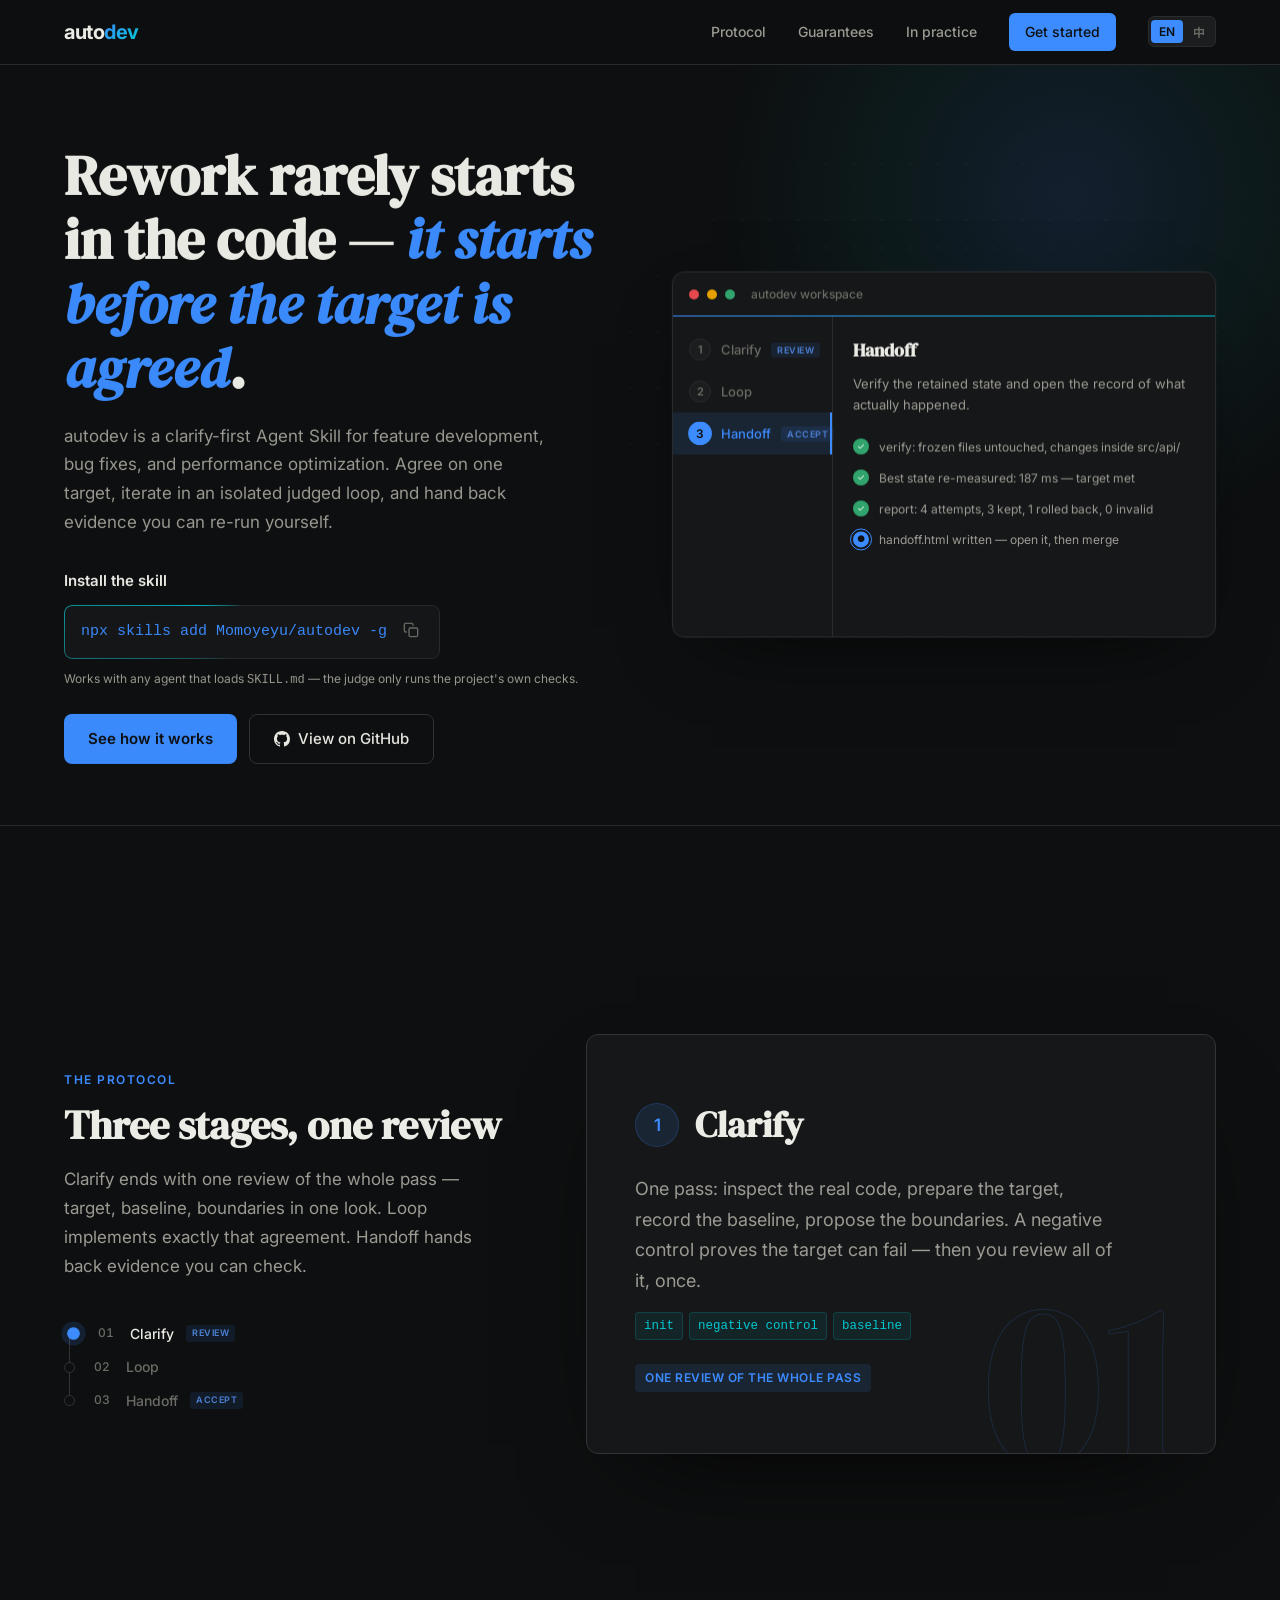
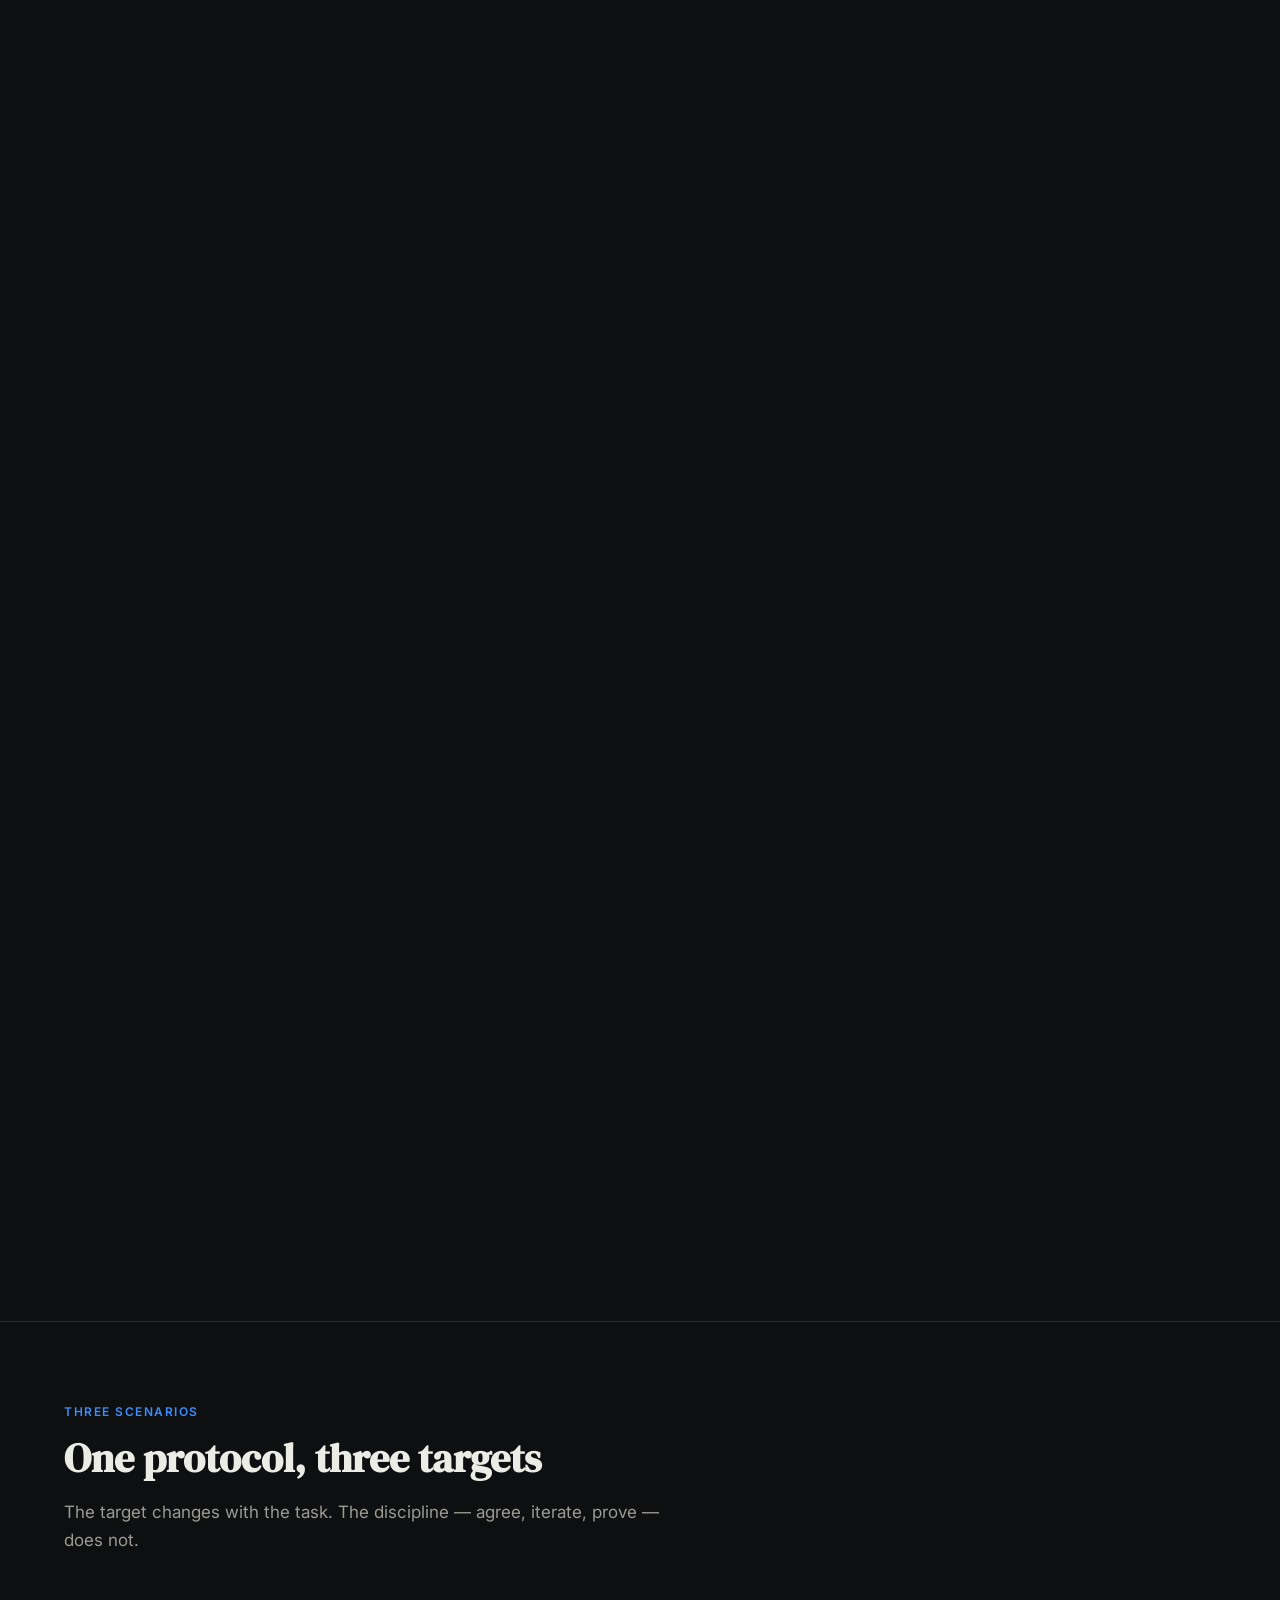
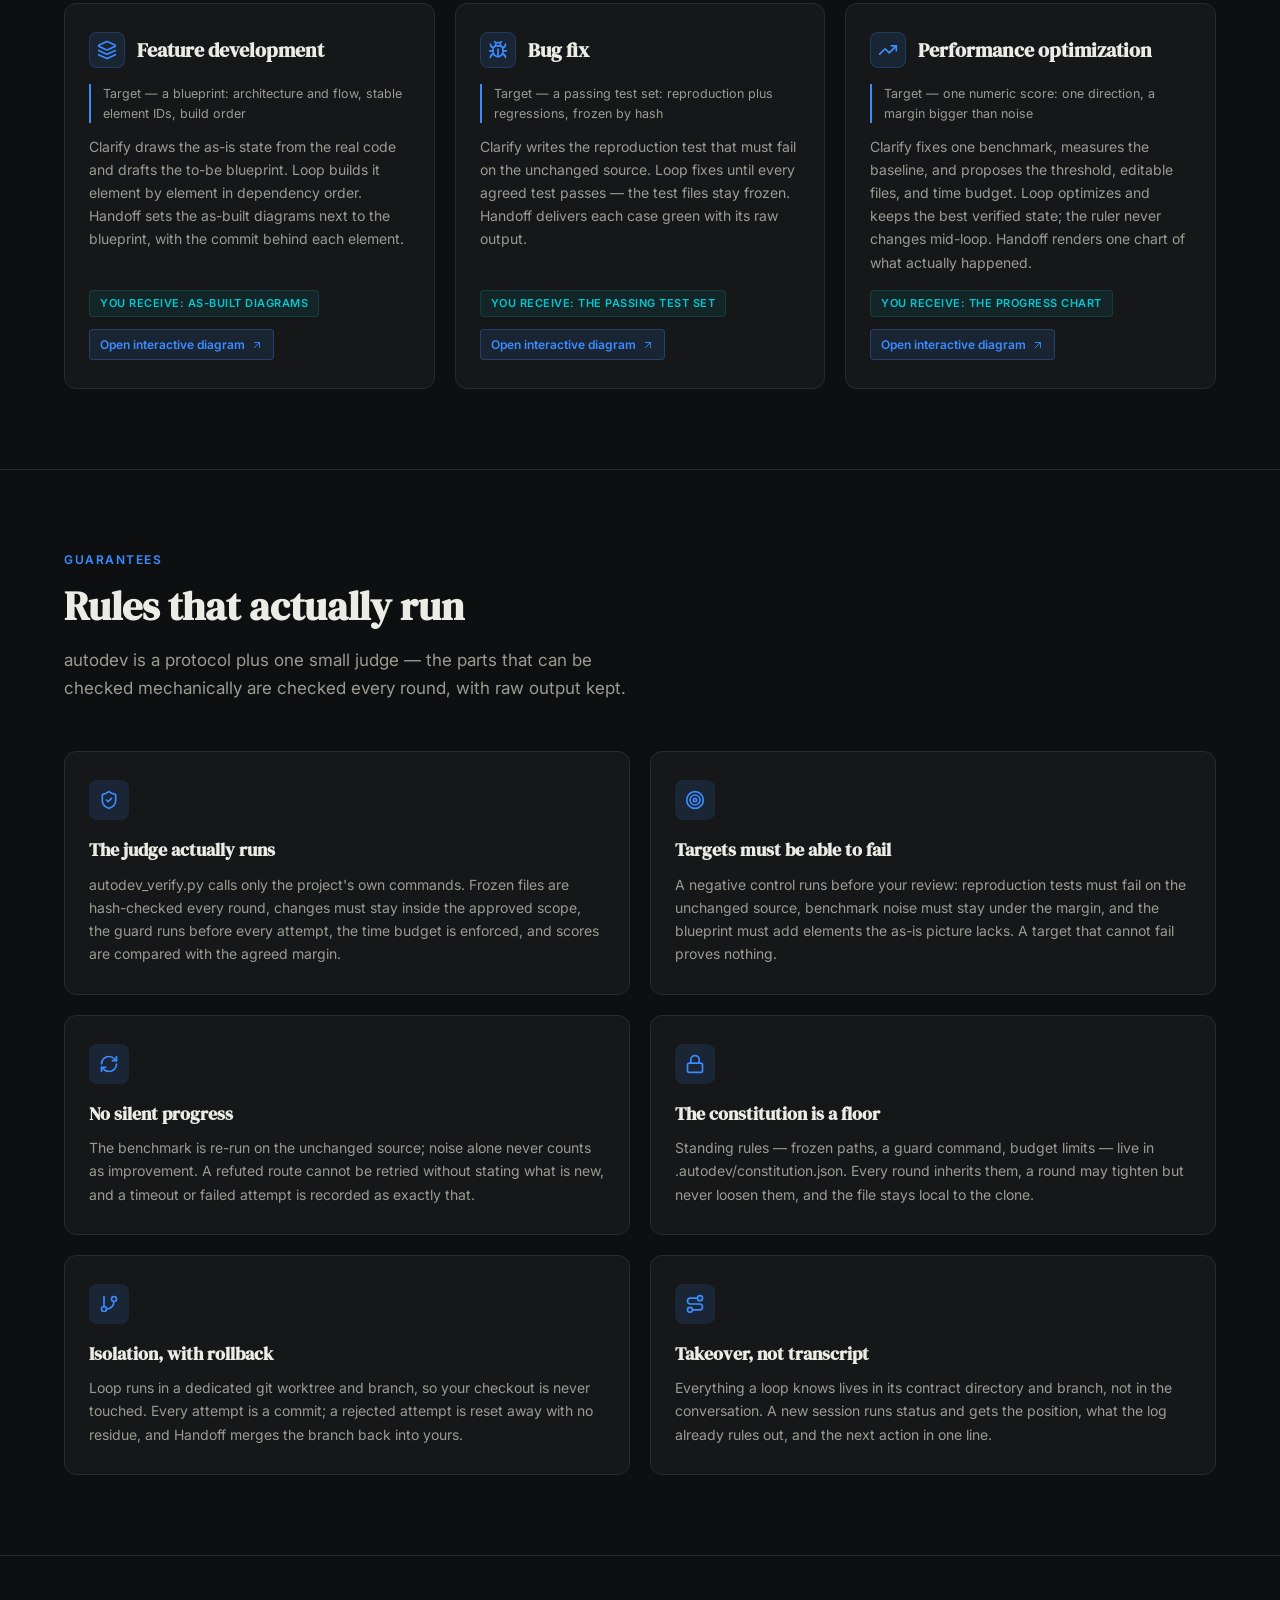
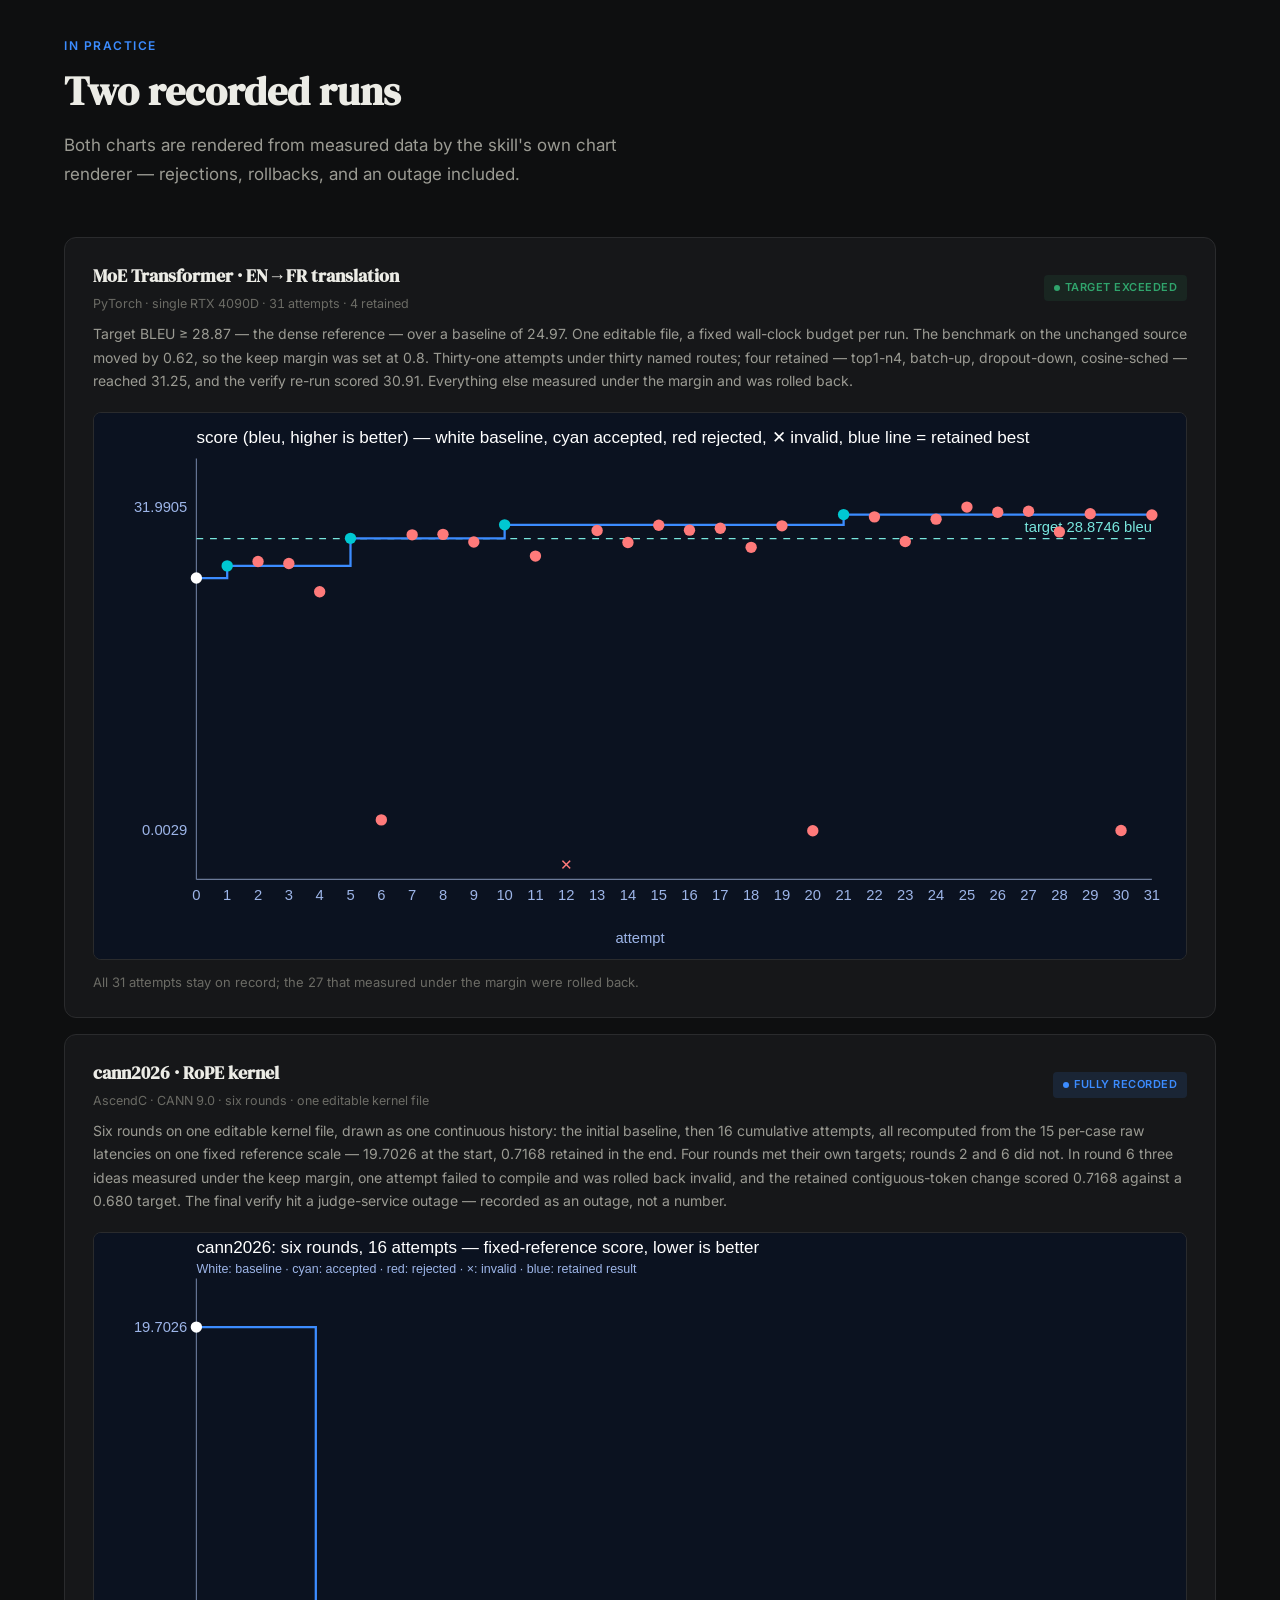
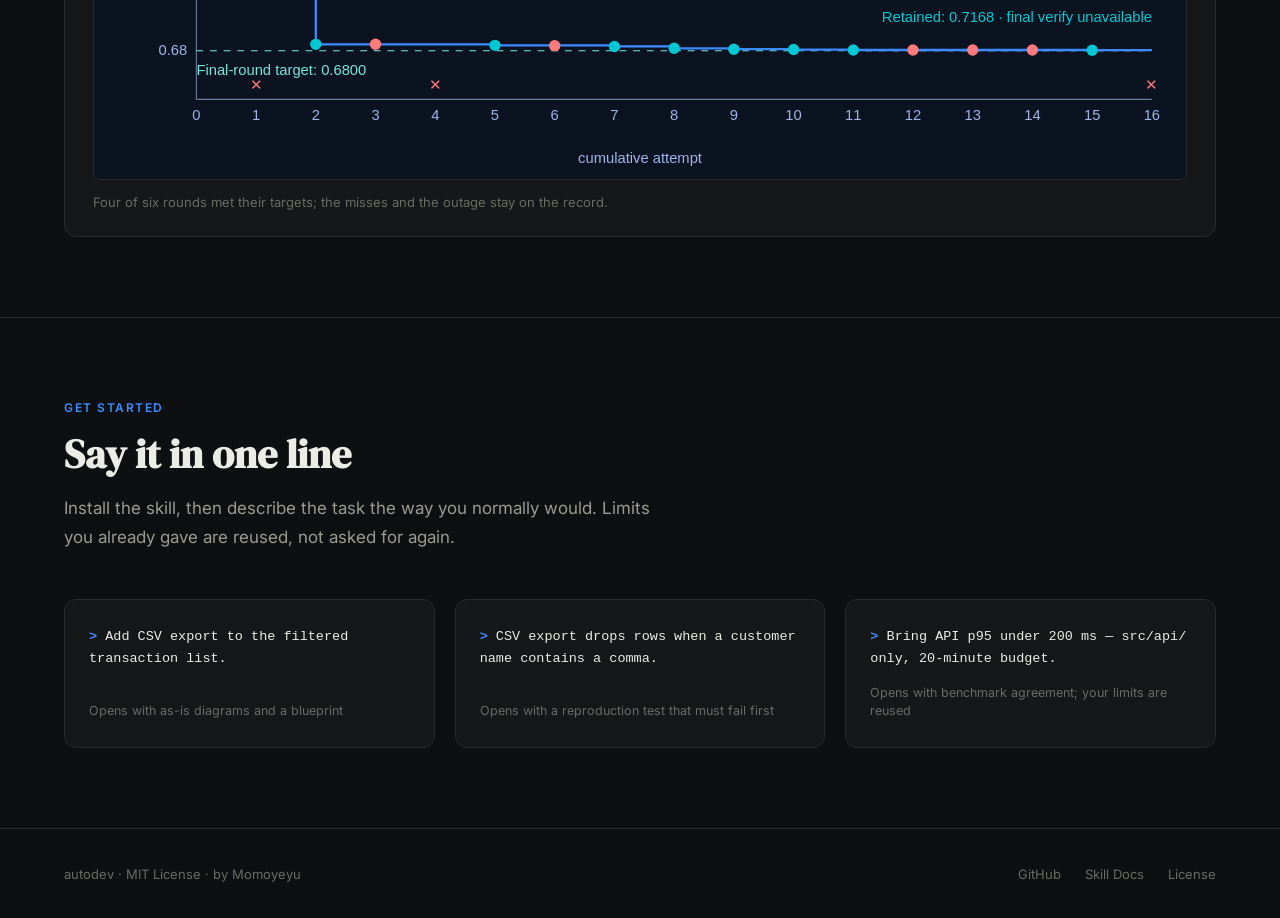
==== web/index.html @ 3c8f4ec9 "feat: add project introduction site with interactive diagrams on GitHub Pages" ====
<!doctype html>
<html lang="en">
<head>
  <meta charset="utf-8">
  <meta name="viewport" content="width=device-width, initial-scale=1">
  <title>autodev — Open the black box of vibe coding</title>
  <meta name="description" content="A clarify-first Agent Skill for feature development, bug fixes, and performance optimization. Agree on one target, iterate in an isolated judged loop, and hand back evidence you can re-run yourself.">
  <meta name="color-scheme" content="dark">
  <meta property="og:title" content="autodev — Open the black box of vibe coding">
  <meta property="og:description" content="A clarify-first Agent Skill: agree on one target, iterate in an isolated judged loop, hand back evidence you can re-run.">
  <meta property="og:type" content="website">
  <link rel="icon" type="image/svg+xml" href="./favicon.svg">
  <link rel="preconnect" href="https://fonts.googleapis.com">
  <link rel="preconnect" href="https://fonts.gstatic.com" crossorigin>
  <link href="https://fonts.googleapis.com/css2?family=DM+Serif+Display:ital@0;1&family=Inter:wght@400;500;600&family=Noto+Sans+SC:wght@400;500;600&display=swap" rel="stylesheet">
  <script>document.documentElement.classList.add('js');</script>
  <style>
    *, *::before, *::after { box-sizing: border-box; margin: 0; padding: 0; }

    :root {
      --bg: #0e0f10;
      --bg-raised: #161719;
      --bg-surface: #1c1d1f;
      --bg-hover: #222325;
      --text: #ecece6;
      --text-secondary: #9b9b93;
      --text-tertiary: #6b6b65;
      --accent: #3C8CFF;
      --accent-dim: #4D82D6;
      --accent-glow: rgba(60, 140, 255, 0.12);
      --brand-blue: #3C8CFF;
      --brand-cyan: #00C8D2;
      --border: #2a2b2d;
      --border-light: #333436;
      --serif: 'DM Serif Display', Georgia, 'Times New Roman', serif;
      --sans: 'Inter', 'Noto Sans SC', system-ui, -apple-system, sans-serif;
      --radius: 8px;
      --radius-lg: 12px;
      --ease-out: cubic-bezier(0.16, 1, 0.3, 1);
      --ease-expo: cubic-bezier(0.19, 1, 0.22, 1);
      --nav-h: 65px;
    }

    html { scroll-behavior: smooth; }

    section { scroll-margin-top: var(--nav-h); }

    body {
      font-family: var(--sans);
      font-size: 16px;
      line-height: 1.6;
      color: var(--text);
      background: var(--bg);
      -webkit-font-smoothing: antialiased;
      -moz-osx-font-smoothing: grayscale;
    }

    a { color: var(--accent); text-decoration: none; transition: color 0.15s; }
    a:hover { color: var(--brand-cyan); }

    :focus-visible {
      outline: 2px solid var(--accent);
      outline-offset: 3px;
    }

    .container {
      max-width: 1200px;
      margin: 0 auto;
      padding: 0 24px;
    }

    /* ── Navigation ── */
    nav {
      position: sticky;
      top: 0;
      z-index: 100;
      background: rgba(14, 15, 16, 0.85);
      backdrop-filter: blur(12px);
      -webkit-backdrop-filter: blur(12px);
      border-bottom: 1px solid var(--border);
    }

    .nav-inner {
      display: flex;
      align-items: center;
      justify-content: space-between;
      height: 64px;
    }

    .nav-brand {
      font-family: var(--sans);
      font-weight: 700;
      font-size: 20px;
      color: var(--text);
      letter-spacing: -0.5px;
    }

    .nav-brand span {
      background: linear-gradient(135deg, var(--brand-blue), var(--brand-cyan));
      -webkit-background-clip: text;
      -webkit-text-fill-color: transparent;
      background-clip: text;
    }

    .nav-links {
      display: flex;
      align-items: center;
      gap: 32px;
      list-style: none;
    }

    .nav-links a {
      color: var(--text-secondary);
      font-size: 14px;
      font-weight: 500;
      transition: color 0.15s;
    }

    .nav-links a:hover { color: var(--text); }

    .nav-links a:not(.nav-cta) { position: relative; }

    .nav-links a:not(.nav-cta)::after {
      content: '';
      position: absolute;
      left: 0;
      right: 0;
      bottom: -6px;
      height: 1px;
      background: var(--accent);
      transform: scaleX(0);
      transform-origin: right;
      transition: transform 0.5s var(--ease-out);
    }

    .nav-links a.active { color: var(--text); }
    .nav-links a.active::after { transform: scaleX(1); transform-origin: left; }

    .scroll-progress {
      position: absolute;
      left: 0;
      bottom: -1px;
      width: 100%;
      height: 2px;
      background: linear-gradient(90deg, var(--brand-blue), var(--brand-cyan));
      transform: scaleX(0);
      transform-origin: left;
      pointer-events: none;
    }

    .nav-cta {
      display: inline-flex;
      align-items: center;
      gap: 6px;
      padding: 8px 16px;
      background: var(--accent);
      color: var(--bg) !important;
      font-size: 13px;
      font-weight: 600;
      border-radius: 6px;
      transition: background 0.15s;
    }

    .nav-cta:hover { background: var(--brand-cyan); color: var(--bg) !important; }

    .lang-toggle {
      display: inline-flex;
      align-items: center;
      gap: 2px;
      background: var(--bg-surface);
      border: 1px solid var(--border);
      border-radius: 6px;
      padding: 2px;
      cursor: pointer;
      font-size: 12px;
      font-weight: 600;
    }

    .lang-toggle button {
      background: none;
      border: none;
      color: var(--text-tertiary);
      padding: 4px 8px;
      border-radius: 4px;
      cursor: pointer;
      font-size: 12px;
      font-weight: 600;
      transition: all 0.2s;
      font-family: var(--sans);
    }

    .lang-toggle button.active {
      background: var(--accent);
      color: var(--bg);
    }

    .mobile-toggle {
      display: none;
      background: none;
      border: none;
      color: var(--text);
      font-size: 24px;
      cursor: pointer;
      padding: 4px;
    }

    /* ── Hero ── */
    .hero {
      padding: 80px 0 60px;
      position: relative;
      overflow: hidden;
    }

    .hero > .container { position: relative; z-index: 1; }

    .hero-glow {
      position: absolute;
      top: -280px;
      right: -200px;
      width: 820px;
      height: 820px;
      pointer-events: none;
      background: radial-gradient(circle at 50% 50%, rgba(60, 140, 255, 0.13) 0%, rgba(0, 200, 210, 0.06) 32%, transparent 64%);
      transform: translate3d(calc(var(--gx, 0) * 1px), calc(var(--gy, 0) * 1px), 0);
      animation: glowBreath 9s ease-in-out infinite alternate;
    }

    @keyframes glowBreath {
      from { opacity: 0.7; scale: 0.94; }
      to { opacity: 1; scale: 1.06; }
    }

    .hero::after {
      content: '';
      position: absolute;
      inset: 0;
      pointer-events: none;
      background-image: radial-gradient(rgba(236, 236, 230, 0.07) 1px, transparent 1px);
      background-size: 28px 28px;
      -webkit-mask-image: radial-gradient(ellipse 60% 70% at 72% 40%, #000 0%, transparent 70%);
      mask-image: radial-gradient(ellipse 60% 70% at 72% 40%, #000 0%, transparent 70%);
      transform: translate3d(0, calc(var(--hero-out, 0) * 60px), 0);
    }

    .hero-copy {
      transform: translate3d(0, calc(var(--hero-out, 0) * -70px), 0);
      opacity: calc(1 - var(--hero-out, 0) * 0.6);
    }

    .hero-grid {
      display: grid;
      grid-template-columns: 1fr 1fr;
      gap: 64px;
      align-items: center;
    }

    .hero-tagline {
      font-family: var(--serif);
      font-size: clamp(36px, 4.5vw, 56px);
      line-height: 1.15;
      color: var(--text);
      margin-bottom: 20px;
    }

    .hero-tagline em {
      font-style: italic;
      color: var(--accent);
    }

    .hero-desc {
      font-size: 17px;
      line-height: 1.7;
      color: var(--text-secondary);
      margin-bottom: 32px;
      max-width: 480px;
    }

    .hero-actions {
      display: flex;
      gap: 12px;
      flex-wrap: wrap;
    }

    .btn-primary {
      display: inline-flex;
      align-items: center;
      gap: 8px;
      padding: 12px 24px;
      background: var(--accent);
      color: var(--bg);
      font-size: 15px;
      font-weight: 600;
      border: none;
      border-radius: var(--radius);
      cursor: pointer;
      transition: background 0.15s, transform 0.15s;
      text-decoration: none;
    }

    .btn-primary:hover { background: var(--brand-cyan); color: var(--bg); transform: translateY(-1px); }

    .btn-secondary {
      display: inline-flex;
      align-items: center;
      gap: 8px;
      padding: 12px 24px;
      background: transparent;
      color: var(--text);
      font-size: 15px;
      font-weight: 500;
      border: 1px solid var(--border-light);
      border-radius: var(--radius);
      cursor: pointer;
      transition: border-color 0.15s, background 0.15s, transform 0.15s;
      text-decoration: none;
    }

    .btn-secondary:hover { border-color: var(--text-secondary); background: var(--bg-raised); color: var(--text); transform: translateY(-1px); }

    /* ── Interactive Pipeline Widget ── */
    .pipeline-widget {
      position: relative;
      background: var(--bg-raised);
      border: 1px solid var(--border);
      border-radius: var(--radius-lg);
      overflow: hidden;
      transition: border-color 0.3s;
      --extra-t: border-color 0.3s;
      transform: translate3d(0, calc(var(--hero-out, 0) * -36px), 0) perspective(1400px) rotateX(calc(var(--ty, 0) * 1deg)) rotateY(calc(var(--tx, 0) * 1deg));
      box-shadow: 0 30px 80px -40px rgba(0, 0, 0, 0.8), 0 0 0 1px rgba(255, 255, 255, 0.015);
    }

    .pipeline-widget::after {
      content: '';
      position: absolute;
      inset: 0;
      border-radius: inherit;
      pointer-events: none;
      background: radial-gradient(520px circle at var(--px, 50%) var(--py, 0%), rgba(255, 255, 255, 0.05), transparent 45%);
      opacity: 0;
      transition: opacity 0.4s;
    }

    .pipeline-widget:hover { border-color: var(--border-light); }
    .pipeline-widget:hover::after { opacity: 1; }

    .pw-titlebar {
      position: relative;
      display: flex;
      align-items: center;
      gap: 8px;
      padding: 12px 16px;
      border-bottom: 1px solid var(--border);
    }

    .pw-timer {
      position: absolute;
      left: 0;
      bottom: -1px;
      width: 100%;
      height: 1px;
      background: linear-gradient(90deg, var(--brand-blue), var(--brand-cyan));
      transform: scaleX(0);
      transform-origin: left;
      opacity: 0;
      transition: opacity 0.3s;
    }

    .pw-timer.run {
      opacity: 1;
      animation: pwTimer var(--pw-dur, 4.6s) linear forwards;
    }

    .pipeline-widget.paused .pw-timer.run { animation-play-state: paused; }

    @keyframes pwTimer {
      from { transform: scaleX(0); }
      to { transform: scaleX(1); }
    }

    .pw-dot {
      width: 10px;
      height: 10px;
      border-radius: 50%;
      background: var(--border-light);
    }

    .pw-dot:nth-child(1) { background: #e5484d; }
    .pw-dot:nth-child(2) { background: #e5a000; }
    .pw-dot:nth-child(3) { background: #30a46c; }

    .pw-title {
      margin-left: 8px;
      font-size: 12px;
      color: var(--text-tertiary);
      font-weight: 500;
    }

    .pw-body {
      display: grid;
      grid-template-columns: 160px 1fr;
      min-height: 320px;
    }

    .pw-sidebar {
      position: relative;
      border-right: 1px solid var(--border);
      padding: 12px 0;
    }

    .pw-indicator {
      position: absolute;
      left: 0;
      top: 0;
      width: 100%;
      height: var(--ih, 40px);
      transform: translate3d(0, var(--iy, 12px), 0);
      background: var(--accent-glow);
      border-right: 2px solid var(--accent);
      pointer-events: none;
      transition: transform 0.55s var(--ease-out), height 0.55s var(--ease-out), width 0.55s var(--ease-out);
    }

    .pw-stage {
      position: relative;
      z-index: 1;
      display: flex;
      align-items: center;
      gap: 10px;
      padding: 10px 16px;
      font-size: 13px;
      font-weight: 500;
      color: var(--text-tertiary);
      cursor: pointer;
      border: none;
      background: none;
      width: 100%;
      text-align: left;
      transition: color 0.15s, background 0.15s;
      font-family: var(--sans);
    }

    .pw-stage:hover { color: var(--text-secondary); background: var(--bg-hover); }

    .pw-stage.active { color: var(--accent); }
    .pw-stage.active:hover { background: transparent; }

    .pw-stage-num {
      display: flex;
      align-items: center;
      justify-content: center;
      width: 22px;
      height: 22px;
      border-radius: 50%;
      font-size: 11px;
      font-weight: 600;
      background: var(--bg-surface);
      border: 1px solid var(--border);
      flex-shrink: 0;
    }

    .pw-stage-num { transition: background 0.35s, color 0.35s, border-color 0.35s, scale 0.45s var(--ease-out); }

    .pw-stage.active .pw-stage-num {
      background: var(--accent);
      color: var(--bg);
      border-color: var(--accent);
      scale: 1.08;
    }

    .pw-stage.gate::after {
      content: attr(data-gate-label);
      font-size: 9px;
      font-weight: 600;
      text-transform: uppercase;
      letter-spacing: 0.5px;
      color: var(--accent-dim);
      margin-left: auto;
      background: rgba(60, 140, 255, 0.1);
      padding: 2px 6px;
      border-radius: 3px;
    }

    .pw-content {
      padding: 20px;
    }

    .pw-content-title {
      font-family: var(--serif);
      font-size: 18px;
      color: var(--text);
      margin-bottom: 8px;
      animation: panelIn 0.6s var(--ease-out) both;
    }

    .pw-content-desc {
      font-size: 13px;
      line-height: 1.6;
      color: var(--text-secondary);
      margin-bottom: 16px;
      animation: panelIn 0.6s var(--ease-out) 0.06s both;
    }

    @keyframes panelIn {
      from { opacity: 0; translate: 0 8px; filter: blur(4px); }
      to { opacity: 1; translate: none; filter: none; }
    }

    .pw-steps {
      list-style: none;
    }

    .pw-step {
      display: flex;
      align-items: flex-start;
      gap: 10px;
      padding: 6px 0;
      font-size: 12px;
      color: var(--text-secondary);
      animation: stepIn 0.5s var(--ease-out) both;
      animation-delay: calc(0.14s + var(--si, 0) * 0.09s);
    }

    @keyframes stepIn {
      from { opacity: 0; translate: -10px 0; }
      to { opacity: 1; translate: none; }
    }

    .pw-step-icon {
      position: relative;
      width: 16px;
      height: 16px;
      border-radius: 50%;
      display: flex;
      align-items: center;
      justify-content: center;
      flex-shrink: 0;
      margin-top: 1px;
      font-size: 9px;
    }

    .pw-step-icon.done {
      background: #30a46c;
      color: #fff;
      animation: iconPop 0.5s var(--ease-out) both;
      animation-delay: calc(0.26s + var(--si, 0) * 0.09s);
    }

    @keyframes iconPop {
      from { scale: 0.3; opacity: 0; }
      60% { scale: 1.15; opacity: 1; }
      to { scale: 1; }
    }

    .pw-step-icon.current { background: var(--accent); color: var(--bg); }

    .pw-step-icon.current::after {
      content: '';
      position: absolute;
      inset: -3px;
      border-radius: 50%;
      border: 1px solid var(--accent);
      animation: ring 1.8s var(--ease-out) infinite;
    }

    @keyframes ring {
      from { opacity: 0.9; scale: 0.75; }
      to { opacity: 0; scale: 1.7; }
    }

    .pw-step-icon.pending { background: var(--bg-surface); border: 1px solid var(--border); color: var(--text-tertiary); }

    /* ── Section shared ── */
    section { padding: 80px 0; }

    .section-label {
      font-size: 12px;
      font-weight: 600;
      text-transform: uppercase;
      letter-spacing: 1.5px;
      color: var(--accent);
      margin-bottom: 12px;
    }

    .section-title {
      font-family: var(--serif);
      font-size: clamp(28px, 3.5vw, 40px);
      line-height: 1.2;
      color: var(--text);
      margin-bottom: 16px;
    }

    .section-desc {
      font-size: 17px;
      line-height: 1.7;
      color: var(--text-secondary);
      max-width: 600px;
      margin-bottom: 48px;
    }

    /* ── Pipeline Section ── */
    .pipeline-section { border-top: 1px solid var(--border); }

    .pipeline-grid {
      display: grid;
      grid-template-columns: repeat(3, 1fr);
      gap: 20px;
    }

    .pipeline-card {
      background: var(--bg-raised);
      border: 1px solid var(--border);
      border-radius: var(--radius-lg);
      padding: 28px 24px;
      transition: border-color 0.25s, transform 0.35s var(--ease-out);
      --extra-t: transform 0.35s var(--ease-out), border-color 0.25s;
    }

    .pipeline-card:hover { border-color: var(--border-light); transform: translateY(-3px); }

    /* Pointer-following spotlight shared by every card */
    .spot { position: relative; isolation: isolate; }

    .spot::before {
      content: '';
      position: absolute;
      inset: 0;
      z-index: -1;
      border-radius: inherit;
      pointer-events: none;
      background: radial-gradient(420px circle at var(--mx, 50%) var(--my, 50%), rgba(60, 140, 255, 0.09), transparent 42%);
      opacity: 0;
      transition: opacity 0.35s;
    }

    .spot:hover::before { opacity: 1; }

    .pipeline-card-header {
      display: flex;
      align-items: center;
      gap: 12px;
      margin-bottom: 14px;
    }

    .pipeline-card-num {
      display: flex;
      align-items: center;
      justify-content: center;
      width: 32px;
      height: 32px;
      border-radius: 50%;
      font-size: 14px;
      font-weight: 600;
      background: var(--accent-glow);
      color: var(--accent);
      border: 1px solid rgba(60, 140, 255, 0.2);
      flex-shrink: 0;
    }

    .pipeline-card-title {
      font-family: var(--serif);
      font-size: 20px;
      color: var(--text);
    }

    .pipeline-card-desc {
      font-size: 14px;
      line-height: 1.65;
      color: var(--text-secondary);
    }

    .pipeline-card-badge {
      display: inline-block;
      margin-top: 12px;
      font-size: 11px;
      font-weight: 600;
      text-transform: uppercase;
      letter-spacing: 0.5px;
      color: var(--accent);
      background: var(--accent-glow);
      padding: 4px 10px;
      border-radius: 4px;
    }

    .chapter-chips {
      display: flex;
      flex-wrap: wrap;
      gap: 6px;
      margin-top: 14px;
    }

    .chapter-chips code {
      font-family: 'SF Mono', 'Fira Code', 'Cascadia Code', monospace;
      font-size: 11.5px;
      color: var(--brand-cyan);
      background: rgba(0, 200, 210, 0.08);
      border: 1px solid rgba(0, 200, 210, 0.18);
      padding: 3px 8px;
      border-radius: 4px;
      white-space: nowrap;
    }

    .chapter-on .chapter-chips { margin-top: 16px; }

    .chapter-on .chapter-chips code { font-size: 12.5px; }

    /* ── Differentiators ── */
    .diff-section { border-top: 1px solid var(--border); }

    .diff-grid {
      display: grid;
      grid-template-columns: repeat(2, 1fr);
      gap: 20px;
    }

    .diff-card {
      background: var(--bg-raised);
      border: 1px solid var(--border);
      border-radius: var(--radius-lg);
      padding: 28px 24px;
      transition: border-color 0.25s, transform 0.35s var(--ease-out);
      --extra-t: transform 0.35s var(--ease-out), border-color 0.25s;
    }

    .diff-card:hover { border-color: var(--border-light); transform: translateY(-3px); }

    .js .diff-card-icon svg > * {
      stroke-dasharray: 1;
      stroke-dashoffset: 1;
      transition: stroke-dashoffset 1.3s var(--ease-out);
      transition-delay: calc(0.35s + var(--i, 0) * 0.09s);
    }

    .js .diff-card.in-view .diff-card-icon svg > * { stroke-dashoffset: 0; }

    .diff-card-icon { transition: scale 0.45s var(--ease-out), background 0.3s; }
    .diff-card:hover .diff-card-icon { scale: 1.08; background: rgba(60, 140, 255, 0.18); }

    .diff-card-icon {
      width: 40px;
      height: 40px;
      border-radius: var(--radius);
      background: var(--accent-glow);
      display: flex;
      align-items: center;
      justify-content: center;
      margin-bottom: 16px;
      font-size: 18px;
    }

    .diff-card-title {
      font-family: var(--serif);
      font-size: 18px;
      color: var(--text);
      margin-bottom: 8px;
    }

    .diff-card-desc {
      font-size: 14px;
      line-height: 1.65;
      color: var(--text-secondary);
    }

    /* ── Scenarios ── */
    .scenarios-section { border-top: 1px solid var(--border); }

    .scenario-grid {
      display: grid;
      grid-template-columns: repeat(3, 1fr);
      gap: 20px;
    }

    .scenario-card {
      display: flex;
      flex-direction: column;
      background: var(--bg-raised);
      border: 1px solid var(--border);
      border-radius: var(--radius-lg);
      padding: 28px 24px;
      transition: border-color 0.25s, transform 0.35s var(--ease-out);
      --extra-t: transform 0.35s var(--ease-out), border-color 0.25s;
    }

    .scenario-card:hover { border-color: var(--border-light); transform: translateY(-3px); }

    .scenario-header {
      display: flex;
      align-items: center;
      gap: 12px;
      margin-bottom: 16px;
    }

    .scenario-icon {
      display: flex;
      align-items: center;
      justify-content: center;
      width: 36px;
      height: 36px;
      border-radius: 8px;
      background: var(--accent-glow);
      border: 1px solid rgba(60, 140, 255, 0.2);
      flex-shrink: 0;
    }

    .scenario-title {
      font-family: var(--serif);
      font-size: 20px;
      color: var(--text);
    }

    .scenario-target {
      font-size: 12.5px;
      line-height: 1.55;
      color: var(--text-secondary);
      border-left: 2px solid var(--accent);
      padding-left: 12px;
      margin-bottom: 12px;
    }

    .scenario-desc {
      flex: 1;
      font-size: 14px;
      line-height: 1.65;
      color: var(--text-secondary);
    }

    .scenario-foot {
      display: flex;
      align-items: center;
      justify-content: space-between;
      gap: 12px;
      flex-wrap: wrap;
      margin-top: 16px;
    }

    .scenario-artifact {
      font-size: 11px;
      font-weight: 600;
      text-transform: uppercase;
      letter-spacing: 0.5px;
      color: var(--brand-cyan);
      background: rgba(0, 200, 210, 0.08);
      border: 1px solid rgba(0, 200, 210, 0.16);
      padding: 4px 10px;
      border-radius: 4px;
    }

    .scenario-open {
      display: inline-flex;
      align-items: center;
      gap: 6px;
      font-size: 12px;
      font-weight: 600;
      color: var(--accent);
      padding: 5px 10px;
      border: 1px solid rgba(60, 140, 255, 0.28);
      border-radius: 4px;
      background: var(--accent-glow);
      white-space: nowrap;
      transition: color 0.25s, border-color 0.25s, background 0.25s;
    }

    .scenario-open:hover {
      color: var(--text);
      border-color: var(--accent);
      background: rgba(60, 140, 255, 0.18);
    }

    .scenario-open svg {
      flex-shrink: 0;
      opacity: 0.9;
    }

    /* ── Case Studies ── */
    .cases-section { border-top: 1px solid var(--border); }

    .case-list {
      display: flex;
      flex-direction: column;
      gap: 16px;
    }

    .case-item {
      background: var(--bg-raised);
      border: 1px solid var(--border);
      border-radius: var(--radius-lg);
      padding: 24px 28px;
      transition: border-color 0.25s, transform 0.35s var(--ease-out);
      --extra-t: transform 0.35s var(--ease-out), border-color 0.25s;
    }

    .case-item:hover { border-color: var(--border-light); transform: translateX(4px); }

    .case-header {
      display: flex;
      align-items: center;
      justify-content: space-between;
      margin-bottom: 8px;
      flex-wrap: wrap;
      gap: 8px;
    }

    .case-repo {
      font-family: var(--serif);
      font-size: 18px;
      color: var(--text);
    }

    .case-heading {
      display: flex;
      flex-direction: column;
      gap: 4px;
    }

    .case-meta {
      font-size: 12.5px;
      color: var(--text-tertiary);
      font-variant-numeric: tabular-nums;
    }

    .case-status {
      display: inline-flex;
      align-items: center;
      gap: 5px;
      font-size: 11px;
      font-weight: 600;
      text-transform: uppercase;
      letter-spacing: 0.5px;
      color: #30a46c;
      background: rgba(48, 164, 108, 0.1);
      padding: 4px 10px;
      border-radius: 4px;
    }

    .case-status::before {
      content: '';
      width: 6px;
      height: 6px;
      border-radius: 50%;
      background: #30a46c;
    }

    .case-item.in-view .case-status::before { animation: mergedPulse 2.6s var(--ease-out) 0.8s infinite; }

    @keyframes mergedPulse {
      0% { box-shadow: 0 0 0 0 rgba(48, 164, 108, 0.55); }
      70%, 100% { box-shadow: 0 0 0 7px rgba(48, 164, 108, 0); }
    }

    .case-status.alt {
      color: var(--accent);
      background: var(--accent-glow);
    }

    .case-status.alt::before { background: var(--accent); }

    .case-item.in-view .case-status.alt::before { animation: altPulse 2.6s var(--ease-out) 0.8s infinite; }

    @keyframes altPulse {
      0% { box-shadow: 0 0 0 0 rgba(60, 140, 255, 0.5); }
      70%, 100% { box-shadow: 0 0 0 7px rgba(60, 140, 255, 0); }
    }

    .case-summary {
      font-size: 14px;
      line-height: 1.65;
      color: var(--text-secondary);
    }

    .case-chart {
      margin: 20px 0 4px;
      border: 1px solid var(--border);
      border-radius: var(--radius);
      overflow: hidden;
      background: #0B1220;
    }

    .case-chart img {
      display: block;
      width: 100%;
      height: auto;
    }

    .case-detail {
      font-size: 13px;
      color: var(--text-tertiary);
      margin-top: 12px;
    }

    /* ── Get started ── */
    .start-section { border-top: 1px solid var(--border); }

    .prompt-grid {
      display: grid;
      grid-template-columns: repeat(3, 1fr);
      gap: 20px;
    }

    .prompt-card {
      display: flex;
      flex-direction: column;
      gap: 14px;
      background: var(--bg-raised);
      border: 1px solid var(--border);
      border-radius: var(--radius-lg);
      padding: 26px 24px;
      transition: border-color 0.25s, transform 0.35s var(--ease-out);
      --extra-t: transform 0.35s var(--ease-out), border-color 0.25s;
    }

    .prompt-card:hover { border-color: var(--border-light); transform: translateY(-3px); }

    .prompt-text {
      font-family: 'SF Mono', 'Fira Code', 'Cascadia Code', monospace;
      font-size: 13.5px;
      line-height: 1.6;
      color: var(--text);
      flex: 1;
    }

    .prompt-text::before {
      content: '> ';
      color: var(--accent);
      font-weight: 600;
    }

    .prompt-note {
      font-size: 12.5px;
      line-height: 1.5;
      color: var(--text-tertiary);
    }

    /* ── Install Section ── */
    .install-section { margin: 28px 0 24px; scroll-margin-top: calc(var(--nav-h) + 24px); }
    .install-section .install-title { font-size: 15px; font-weight: 600; margin-bottom: 12px; }

    .install-box {
      position: relative;
      isolation: isolate;
      display: inline-flex;
      align-items: center;
      gap: 12px;
      background: var(--bg-raised);
      border: 1px solid var(--border);
      border-radius: var(--radius);
      padding: 12px 16px;
      max-width: 100%;
    }

    @property --ang {
      syntax: '<angle>';
      inherits: false;
      initial-value: 0deg;
    }

    .install-box::before {
      content: '';
      position: absolute;
      inset: -1px;
      border-radius: inherit;
      padding: 1px;
      pointer-events: none;
      background: conic-gradient(from var(--ang), transparent 0 62%, rgba(0, 200, 210, 0.9) 82%, transparent 94%);
      -webkit-mask: linear-gradient(#000 0 0) content-box, linear-gradient(#000 0 0);
      -webkit-mask-composite: xor;
      mask-composite: exclude;
      opacity: 0;
      transition: opacity 1s;
      animation: borderSpin 5s linear infinite;
    }

    .install-box.in-view::before { opacity: 1; }

    @keyframes borderSpin { to { --ang: 360deg; } }

    .install-copy.copied { animation: iconPop 0.45s var(--ease-out); }

    .install-code {
      font-family: 'SF Mono', 'Fira Code', 'Cascadia Code', monospace;
      font-size: 15px;
      color: var(--accent);
      white-space: nowrap;
    }

    .install-copy {
      background: none;
      border: none;
      color: var(--text-tertiary);
      cursor: pointer;
      padding: 4px;
      font-size: 16px;
      transition: color 0.15s;
    }

    .install-copy:hover { color: var(--text); }

    .install-hint {
      font-size: 12px;
      color: var(--text-secondary);
      margin-top: 10px;
    }

    /* ── Footer ── */
    footer {
      border-top: 1px solid var(--border);
      padding: 32px 0;
    }

    .footer-inner {
      display: flex;
      align-items: center;
      justify-content: space-between;
      flex-wrap: wrap;
      gap: 16px;
    }

    .footer-left {
      font-size: 13px;
      color: var(--text-tertiary);
    }

    .footer-links {
      display: flex;
      gap: 24px;
      list-style: none;
    }

    .footer-links a {
      font-size: 13px;
      color: var(--text-tertiary);
    }

    .footer-links a:hover { color: var(--text-secondary); }

    /* ── Reveal: one-shot, settles fully visible ──
       Gated on .js so content never hides without the script. Uses the
       individual `translate`/`scale` properties so hover `transform`s compose
       instead of fighting the entrance. */
    .js [data-reveal] {
      --d: calc(var(--i, 0) * 90ms);
      opacity: 0;
      translate: 0 28px;
      transition:
        opacity 0.9s var(--ease-out) var(--d),
        translate 1.1s var(--ease-out) var(--d),
        scale 1.1s var(--ease-out) var(--d),
        var(--extra-t, border-color 0.25s);
    }

    .js [data-reveal].in-view { opacity: 1; translate: none; scale: none; }

    /* :where keeps these start states below .in-view's specificity */
    .js :where(.pipeline-widget)[data-reveal] { translate: 0 36px; scale: 0.96; }
    .js :where(.case-item)[data-reveal] { translate: -24px 0; }

    /* Word-by-word mask rise for headlines */
    .w {
      display: inline-block;
      overflow: hidden;
      vertical-align: top;
      padding: 0 0.08em 0.14em;
      margin: 0 -0.08em -0.14em;
    }

    .w > span { display: inline-block; }

    .js [data-split] .w > span {
      translate: 0 112%;
      transition: translate 1s var(--ease-out) calc(var(--wi, 0) * 42ms + var(--i, 0) * 90ms);
    }

    .js [data-split].in-view .w > span { translate: none; }
    .js [data-reveal][data-split] { opacity: 1; translate: none; }

    /* ── Pipeline chapter: sticky scroll story (desktop) ── */
    .chapter-rail { display: none; }

    .pipeline-section.chapter-on { padding: 0; }

    .chapter-on .chapter-stage {
      position: sticky;
      top: var(--nav-h);
      height: calc(100vh - var(--nav-h));
      display: grid;
      grid-template-columns: minmax(0, 5fr) minmax(0, 7fr);
      gap: 72px;
      align-items: center;
    }

    .chapter-on .section-desc { margin-bottom: 36px; }

    .chapter-on .chapter-rail {
      display: block;
      position: relative;
      list-style: none;
      padding-left: 30px;
      --rp: 0;
    }

    .chapter-rail::before,
    .chapter-rail::after {
      content: '';
      position: absolute;
      left: 5px;
      top: 14px;
      bottom: 14px;
      width: 1px;
      background: var(--border-light);
    }

    .chapter-rail::after {
      left: 4.5px;
      width: 2px;
      background: linear-gradient(var(--brand-cyan), var(--brand-blue));
      transform: scaleY(var(--rp));
      transform-origin: top;
    }

    .rail-item button {
      position: relative;
      display: flex;
      align-items: center;
      gap: 12px;
      width: 100%;
      padding: 7px 0;
      background: none;
      border: 0;
      color: var(--text-tertiary);
      font: 500 14px/1.4 var(--sans);
      text-align: left;
      cursor: pointer;
      transition: color 0.35s, translate 0.45s var(--ease-out);
    }

    .rail-item button::before {
      content: '';
      position: absolute;
      left: -30px;
      top: 50%;
      width: 11px;
      height: 11px;
      margin-top: -5.5px;
      border-radius: 50%;
      background: var(--bg);
      border: 1px solid var(--border-light);
      transition: background 0.35s, border-color 0.35s, box-shadow 0.35s, scale 0.45s var(--ease-out);
    }

    .rail-item button:hover { color: var(--text-secondary); }
    .rail-item.done button::before { background: var(--accent-dim); border-color: var(--accent-dim); }
    .rail-item.active button { color: var(--text); translate: 4px 0; }

    .rail-item.active button::before {
      background: var(--accent);
      border-color: var(--accent);
      box-shadow: 0 0 0 5px rgba(60, 140, 255, 0.15);
      scale: 1.15;
    }

    .rail-num { width: 20px; font-size: 12px; color: var(--text-tertiary); font-variant-numeric: tabular-nums; }

    .rail-gate {
      font-size: 9px;
      font-weight: 600;
      text-transform: uppercase;
      letter-spacing: 0.5px;
      color: var(--accent-dim);
      background: rgba(60, 140, 255, 0.1);
      padding: 2px 6px;
      border-radius: 3px;
    }

    /* The grid becomes one fixed card frame; stage cards are transparent
       content layers that hand off inside it without overlapping. */
    .chapter-on .pipeline-grid {
      display: block;
      position: relative;
      height: min(420px, 60vh);
      background: var(--bg-raised);
      border: 1px solid var(--border-light);
      border-radius: var(--radius-lg);
      overflow: hidden;
      box-shadow: 0 40px 100px -50px rgba(0, 0, 0, 0.9);
    }

    .js .chapter-on .pipeline-grid .pipeline-card[data-reveal] {
      position: absolute;
      inset: 0;
      display: flex;
      flex-direction: column;
      justify-content: center;
      padding: 48px;
      background: transparent;
      border: 0;
      border-radius: 0;
      opacity: var(--co, 0);
      translate: none;
      scale: none;
      transform: translate3d(0, var(--cy, 0px), 0) scale(var(--cs, 1));
      transition: none;
      will-change: opacity, transform;
    }

    .chapter-on .pipeline-card:not(.is-active) { pointer-events: none; }
    .chapter-on .pipeline-card-header { gap: 16px; margin-bottom: 20px; }
    .chapter-on .pipeline-card-num { width: 44px; height: 44px; font-size: 17px; }
    .chapter-on .pipeline-card-title { font-size: 36px; }
    .chapter-on .pipeline-card-desc { font-size: 18px; line-height: 1.7; max-width: 44ch; }
    .chapter-on .pipeline-card-badge { align-self: flex-start; margin-top: 24px; font-size: 12px; }

    .chapter-on .pipeline-card::after {
      content: attr(data-step);
      position: absolute;
      right: 28px;
      bottom: -48px;
      z-index: -1;
      font-family: var(--serif);
      font-size: 240px;
      line-height: 1;
      color: transparent;
      -webkit-text-stroke: 1px rgba(60, 140, 255, 0.16);
      pointer-events: none;
      translate: 0 calc(var(--cy, 0px) * -0.8);
    }

    /* ── Responsive ── */
    @media (max-width: 900px) {
      .hero-grid {
        grid-template-columns: 1fr;
        gap: 40px;
      }

      .pipeline-grid {
        grid-template-columns: repeat(2, 1fr);
      }

      .scenario-grid,
      .prompt-grid {
        grid-template-columns: 1fr;
      }

      .pw-body {
        grid-template-columns: 1fr;
      }

      .pw-sidebar {
        border-right: none;
        border-bottom: 1px solid var(--border);
        display: flex;
        overflow-x: auto;
        padding: 0;
      }

      .pw-stage {
        white-space: nowrap;
        padding: 12px 14px;
      }

      .pw-indicator {
        top: auto;
        bottom: 0;
        width: var(--iw, 80px);
        height: 2px;
        transform: translate3d(var(--ix, 0), 0, 0);
        background: var(--accent);
        border-right: 0;
      }

      .pw-stage.gate::after { display: none; }
    }

    @media (max-width: 640px) {
      .hero { padding: 48px 0 40px; }
      section { padding: 56px 0; }

      .nav-links { display: none; }
      .nav-links.open {
        display: flex;
        flex-direction: column;
        position: absolute;
        top: 64px;
        left: 0;
        right: 0;
        background: var(--bg-raised);
        border-bottom: 1px solid var(--border);
        padding: 16px 24px;
        gap: 16px;
      }

      .nav-links .lang-toggle { align-self: flex-start; }

      .mobile-toggle { display: block; }

      .pipeline-grid,
      .diff-grid {
        grid-template-columns: 1fr;
      }

      .hero-actions { flex-direction: column; }
      .btn-primary, .btn-secondary { width: 100%; justify-content: center; }

      .install-box { flex-direction: column; text-align: center; }
      .install-code { font-size: 13px; word-break: break-all; white-space: normal; }

      .case-header { flex-direction: column; align-items: flex-start; }
    }

    @media (prefers-reduced-motion: reduce) {
      html { scroll-behavior: auto; }

      .js [data-reveal],
      .js [data-split] .w > span,
      .js .diff-card-icon svg > * {
        opacity: 1 !important;
        translate: none !important;
        scale: none !important;
        stroke-dashoffset: 0 !important;
        transition: none !important;
      }

      *, *::before, *::after {
        animation-duration: 0.01ms !important;
        animation-delay: 0s !important;
        animation-iteration-count: 1 !important;
      }

      .hero-glow, .install-box::before { animation: none !important; }
    }
  </style>
</head>
<body>

  <!-- Navigation -->
  <nav>
    <div class="container nav-inner">
      <a href="#" class="nav-brand">auto<span>dev</span></a>
      <button class="mobile-toggle" aria-label="Toggle navigation" aria-expanded="false" id="navToggle">&#9776;</button>
      <ul class="nav-links" id="navLinks">
        <li><a href="#contract" data-i18n="nav_protocol">Protocol</a></li>
        <li><a href="#guarantees" data-i18n="nav_guarantees">Guarantees</a></li>
        <li><a href="#results" data-i18n="nav_results">In practice</a></li>
        <li><a href="#install" class="nav-cta" data-i18n="nav_cta">Get started</a></li>
        <li>
          <div class="lang-toggle" role="group" aria-label="Language">
            <button class="active" data-lang="en">EN</button>
            <button data-lang="zh">中</button>
          </div>
        </li>
      </ul>
    </div>
    <div class="scroll-progress" aria-hidden="true"></div>
  </nav>

  <!-- Hero -->
  <section class="hero" id="top">
    <div class="hero-glow" aria-hidden="true"></div>
    <div class="container">
      <div class="hero-grid">
        <div class="hero-copy">
          <h1 class="hero-tagline" data-reveal="0" data-split data-i18n="hero_tagline">Rework rarely starts in the code — <em>it starts before the target is agreed</em>.</h1>
          <p class="hero-desc" data-reveal="5" data-i18n="hero_desc">autodev is a clarify-first Agent Skill for feature development, bug fixes, and performance optimization. Agree on one target, iterate in an isolated judged loop, and hand back evidence you can re-run yourself.</p>
          <!-- Install -->
          <div class="install-section" id="install">
            <h2 class="install-title" data-reveal="6" data-i18n="install_title">Install the skill</h2>
            <div class="install-box" data-reveal="6">
              <code class="install-code" id="installCode">npx skills add Momoyeyu/autodev -g</code>
              <button class="install-copy" aria-label="Copy install command" id="copyBtn" title="Copy to clipboard">
                <svg width="16" height="16" viewBox="0 0 24 24" fill="none" stroke="currentColor" stroke-width="2" stroke-linecap="round" stroke-linejoin="round"><rect x="9" y="9" width="13" height="13" rx="2" ry="2"/><path d="M5 15H4a2 2 0 0 1-2-2V4a2 2 0 0 1 2-2h9a2 2 0 0 1 2 2v1"/></svg>
              </button>
            </div>
            <p class="install-hint" data-reveal="7" data-i18n="install_hint">Works with any agent that loads <code>SKILL.md</code> — the judge only runs the project's own checks.</p>
          </div>
          <div class="hero-actions" data-reveal="8">
            <a href="#contract" class="btn-primary" data-i18n="hero_cta_primary">See how it works</a>
            <a href="https://github.com/Momoyeyu/autodev" class="btn-secondary">
              <svg width="16" height="16" viewBox="0 0 16 16" fill="currentColor" aria-hidden="true"><path d="M8 0C3.58 0 0 3.58 0 8c0 3.54 2.29 6.53 5.47 7.59.4.07.55-.17.55-.38 0-.19-.01-.82-.01-1.49-2.01.37-2.53-.49-2.69-.94-.09-.23-.48-.94-.82-1.13-.28-.15-.68-.52-.01-.53.63-.01 1.08.58 1.23.82.72 1.21 1.87.87 2.33.66.07-.52.28-.87.51-1.07-1.78-.2-3.64-.89-3.64-3.95 0-.87.31-1.59.82-2.15-.08-.2-.36-1.02.08-2.12 0 0 .67-.21 2.2.82.64-.18 1.32-.27 2-.27.68 0 1.36.09 2 .27 1.53-1.04 2.2-.82 2.2-.82.44 1.1.16 1.92.08 2.12.51.56.82 1.27.82 2.15 0 3.07-1.87 3.75-3.65 3.95.29.25.54.73.54 1.48 0 1.07-.01 1.93-.01 2.2 0 .21.15.46.55.38A8.013 8.013 0 0016 8c0-4.42-3.58-8-8-8z"/></svg>
              <span data-i18n="hero_cta_github">View on GitHub</span>
            </a>
          </div>
        </div>

        <!-- Interactive Pipeline Widget -->
        <div class="pipeline-widget" data-reveal="4" role="region" aria-label="Protocol demonstration">
          <div class="pw-titlebar">
            <div class="pw-dot"></div>
            <div class="pw-dot"></div>
            <div class="pw-dot"></div>
            <span class="pw-title">autodev workspace</span>
            <span class="pw-timer" aria-hidden="true"></span>
          </div>
          <div class="pw-body">
            <div class="pw-sidebar" role="tablist" aria-label="Protocol stages">
              <span class="pw-indicator" aria-hidden="true"></span>
              <button class="pw-stage gate active" role="tab" aria-selected="true" data-stage="0" data-gate-key="pw_gate_review" data-gate-label="">
                <span class="pw-stage-num">1</span> <span data-i18n="pw_s1">Clarify</span>
              </button>
              <button class="pw-stage" role="tab" aria-selected="false" data-stage="1" data-gate-key="" data-gate-label="">
                <span class="pw-stage-num">2</span> <span data-i18n="pw_s2">Loop</span>
              </button>
              <button class="pw-stage gate" role="tab" aria-selected="false" data-stage="2" data-gate-key="pw_gate_accept" data-gate-label="">
                <span class="pw-stage-num">3</span> <span data-i18n="pw_s3">Handoff</span>
              </button>
            </div>
            <div class="pw-content" role="tabpanel" id="pwPanel">
            </div>
          </div>
        </div>
      </div>
    </div>
  </section>

  <!-- Protocol Section -->
  <section class="pipeline-section" id="contract">
    <div class="pipeline-chapter">
    <div class="container chapter-stage">
      <div class="chapter-copy">
      <p class="section-label" data-reveal data-i18n="pipe_label">The protocol</p>
      <h2 class="section-title" data-reveal data-split data-i18n="pipe_title">Three stages, one review</h2>
      <p class="section-desc" data-reveal data-i18n="pipe_desc">Clarify ends with one review of the whole pass — target, baseline, boundaries in one look. Loop implements exactly that agreement. Handoff hands back evidence you can check.</p>
      <ol class="chapter-rail" data-reveal aria-label="Protocol stages">
        <li class="rail-item"><button type="button" data-rail="0"><span class="rail-num">01</span><span data-i18n="pw_s1">Clarify</span><span class="rail-gate" data-i18n="pw_gate_review">review</span></button></li>
        <li class="rail-item"><button type="button" data-rail="1"><span class="rail-num">02</span><span data-i18n="pw_s2">Loop</span></button></li>
        <li class="rail-item"><button type="button" data-rail="2"><span class="rail-num">03</span><span data-i18n="pw_s3">Handoff</span><span class="rail-gate" data-i18n="pw_gate_accept">accept</span></button></li>
      </ol>
      </div>

      <div class="pipeline-grid">
        <div class="pipeline-card spot" data-step="01" data-reveal>
          <div class="pipeline-card-header">
            <span class="pipeline-card-num">1</span>
            <h3 class="pipeline-card-title" data-i18n="pw_s1">Clarify</h3>
          </div>
          <p class="pipeline-card-desc" data-i18n="pipe_c1_desc">One pass: inspect the real code, prepare the target, record the baseline, propose the boundaries. A negative control proves the target can fail — then you review all of it, once.</p>
          <div class="chapter-chips"><code>init</code><code>negative control</code><code>baseline</code></div>
          <span class="pipeline-card-badge" data-i18n="pipe_c1_badge">One review of the whole pass</span>
        </div>

        <div class="pipeline-card spot" data-step="02" data-reveal>
          <div class="pipeline-card-header">
            <span class="pipeline-card-num">2</span>
            <h3 class="pipeline-card-title" data-i18n="pw_s2">Loop</h3>
          </div>
          <p class="pipeline-card-desc" data-i18n="pipe_c2_desc">Implement the agreement in a dedicated git worktree. Every attempt is a commit; the judge runs the project's own checks and keeps the raw output; a rejected attempt is reset away with no residue.</p>
          <div class="chapter-chips"><code>start</code><code>attempt</code><code>status</code><code>worktree</code></div>
        </div>

        <div class="pipeline-card spot" data-step="03" data-reveal>
          <div class="pipeline-card-header">
            <span class="pipeline-card-num">3</span>
            <h3 class="pipeline-card-title" data-i18n="pw_s3">Handoff</h3>
          </div>
          <p class="pipeline-card-desc" data-i18n="pipe_c3_desc">Open handoff.html and check the work yourself: the artifact against the agreement, every result tied to the command that produced it. Then merge.</p>
          <div class="chapter-chips"><code>verify</code><code>report</code><code>handoff.html</code></div>
          <span class="pipeline-card-badge" data-i18n="pipe_c3_badge">You accept the result</span>
        </div>
      </div>
    </div>
    </div>
  </section>

  <!-- Scenarios -->
  <section class="scenarios-section">
    <div class="container">
      <p class="section-label" data-reveal data-i18n="sc_label">Three scenarios</p>
      <h2 class="section-title" data-reveal data-split data-i18n="sc_title">One protocol, three targets</h2>
      <p class="section-desc" data-reveal data-i18n="sc_desc">The target changes with the task. The discipline — agree, iterate, prove — does not.</p>

      <div class="scenario-grid">
        <div class="scenario-card spot" data-reveal>
          <div class="scenario-header">
            <div class="scenario-icon" aria-hidden="true">
              <svg width="20" height="20" viewBox="0 0 24 24" fill="none" stroke="currentColor" stroke-width="2" stroke-linecap="round" stroke-linejoin="round" style="color:var(--accent)"><path d="m12.83 2.18a2 2 0 0 0-1.66 0L2.6 6.08a1 1 0 0 0 0 1.83l8.58 3.91a2 2 0 0 0 1.66 0l8.58-3.9a1 1 0 0 0 0-1.83Z"/><path d="m22 17.65-9.17 4.16a2 2 0 0 1-1.66 0L2 17.65"/><path d="m22 12.65-9.17 4.16a2 2 0 0 1-1.66 0L2 12.65"/></svg>
            </div>
            <h3 class="scenario-title" data-i18n="sc_c1_title">Feature development</h3>
          </div>
          <p class="scenario-target" data-i18n="sc_c1_target">Target — a blueprint: architecture and flow, stable element IDs, build order</p>
          <p class="scenario-desc" data-i18n="sc_c1_desc">Clarify draws the as-is state from the real code and drafts the to-be blueprint. Loop builds it element by element in dependency order. Handoff sets the as-built diagrams next to the blueprint, with the commit behind each element.</p>
          <div class="scenario-foot">
            <span class="scenario-artifact" data-i18n="sc_c1_badge">You receive: as-built diagrams</span>
            <a class="scenario-open" href="diagrams/autodev-development.html?theme=dark" target="_blank" rel="noopener" data-diagram="development"><span data-i18n="sc_open">Open interactive diagram</span><svg width="12" height="12" viewBox="0 0 24 24" fill="none" stroke="currentColor" stroke-width="2" stroke-linecap="round" stroke-linejoin="round" aria-hidden="true"><path d="M7 7h10v10"/><path d="M7 17 17 7"/></svg></a>
          </div>
        </div>

        <div class="scenario-card spot" data-reveal>
          <div class="scenario-header">
            <div class="scenario-icon" aria-hidden="true">
              <svg width="20" height="20" viewBox="0 0 24 24" fill="none" stroke="currentColor" stroke-width="2" stroke-linecap="round" stroke-linejoin="round" style="color:var(--accent)"><path d="m8 2 1.88 1.88"/><path d="M14.12 3.88 16 2"/><path d="M9 7.13v-1a3.003 3.003 0 1 1 6 0v1"/><path d="M12 20c-3.3 0-6-2.7-6-6v-3a4 4 0 0 1 4-4h4a4 4 0 0 1 4 4v3c0 3.3-2.7 6-6 6"/><path d="M12 20v-9"/><path d="M6.53 9C4.6 8.8 3 7.1 3 5"/><path d="M6 13H2"/><path d="M3 21c0-2.1 1.7-3.9 3.8-4"/><path d="M20.97 5c0 2.1-1.6 3.8-3.5 4"/><path d="M22 13h-4"/><path d="M17.2 17c2.1.1 3.8 1.9 3.8 4"/></svg>
            </div>
            <h3 class="scenario-title" data-i18n="sc_c2_title">Bug fix</h3>
          </div>
          <p class="scenario-target" data-i18n="sc_c2_target">Target — a passing test set: reproduction plus regressions, frozen by hash</p>
          <p class="scenario-desc" data-i18n="sc_c2_desc">Clarify writes the reproduction test that must fail on the unchanged source. Loop fixes until every agreed test passes — the test files stay frozen. Handoff delivers each case green with its raw output.</p>
          <div class="scenario-foot">
            <span class="scenario-artifact" data-i18n="sc_c2_badge">You receive: the passing test set</span>
            <a class="scenario-open" href="diagrams/autodev-bugfix.html?theme=dark" target="_blank" rel="noopener" data-diagram="bugfix"><span data-i18n="sc_open">Open interactive diagram</span><svg width="12" height="12" viewBox="0 0 24 24" fill="none" stroke="currentColor" stroke-width="2" stroke-linecap="round" stroke-linejoin="round" aria-hidden="true"><path d="M7 7h10v10"/><path d="M7 17 17 7"/></svg></a>
          </div>
        </div>

        <div class="scenario-card spot" data-reveal>
          <div class="scenario-header">
            <div class="scenario-icon" aria-hidden="true">
              <svg width="20" height="20" viewBox="0 0 24 24" fill="none" stroke="currentColor" stroke-width="2" stroke-linecap="round" stroke-linejoin="round" style="color:var(--accent)"><polyline points="22 7 13.5 15.5 8.5 10.5 2 17"/><polyline points="16 7 22 7 22 13"/></svg>
            </div>
            <h3 class="scenario-title" data-i18n="sc_c3_title">Performance optimization</h3>
          </div>
          <p class="scenario-target" data-i18n="sc_c3_target">Target — one numeric score: one direction, a margin bigger than noise</p>
          <p class="scenario-desc" data-i18n="sc_c3_desc">Clarify fixes one benchmark, measures the baseline, and proposes the threshold, editable files, and time budget. Loop optimizes and keeps the best verified state; the ruler never changes mid-loop. Handoff renders one chart of what actually happened.</p>
          <div class="scenario-foot">
            <span class="scenario-artifact" data-i18n="sc_c3_badge">You receive: the progress chart</span>
            <a class="scenario-open" href="diagrams/autodev-optimization.html?theme=dark" target="_blank" rel="noopener" data-diagram="optimization"><span data-i18n="sc_open">Open interactive diagram</span><svg width="12" height="12" viewBox="0 0 24 24" fill="none" stroke="currentColor" stroke-width="2" stroke-linecap="round" stroke-linejoin="round" aria-hidden="true"><path d="M7 7h10v10"/><path d="M7 17 17 7"/></svg></a>
          </div>
        </div>
      </div>
    </div>
  </section>

  <!-- Guarantees -->
  <section class="diff-section" id="guarantees">
    <div class="container">
      <p class="section-label" data-reveal data-i18n="diff_label">Guarantees</p>
      <h2 class="section-title" data-reveal data-split data-i18n="diff_title">Rules that actually run</h2>
      <p class="section-desc" data-reveal data-i18n="diff_desc">autodev is a protocol plus one small judge — the parts that can be checked mechanically are checked every round, with raw output kept.</p>

      <div class="diff-grid">
        <div class="diff-card spot" data-reveal>
          <div class="diff-card-icon" aria-hidden="true">
            <svg width="20" height="20" viewBox="0 0 24 24" fill="none" stroke="currentColor" stroke-width="2" stroke-linecap="round" stroke-linejoin="round" style="color:var(--accent)"><path d="M20 13c0 5-3.5 7.5-7.66 8.95a1 1 0 0 1-.67-.01C7.5 20.5 4 18 4 13V6a1 1 0 0 1 1-1c2 0 4.5-1.2 6.24-2.72a1.17 1.17 0 0 1 1.52 0C14.51 3.81 17 5 19 5a1 1 0 0 1 1 1z"/><path d="m9 12 2 2 4-4"/></svg>
          </div>
          <h3 class="diff-card-title" data-i18n="diff_c1_title">The judge actually runs</h3>
          <p class="diff-card-desc" data-i18n="diff_c1_desc">autodev_verify.py calls only the project's own commands. Frozen files are hash-checked every round, changes must stay inside the approved scope, the guard runs before every attempt, the time budget is enforced, and scores are compared with the agreed margin.</p>
        </div>

        <div class="diff-card spot" data-reveal>
          <div class="diff-card-icon" aria-hidden="true">
            <svg width="20" height="20" viewBox="0 0 24 24" fill="none" stroke="currentColor" stroke-width="2" stroke-linecap="round" stroke-linejoin="round" style="color:var(--accent)"><circle cx="12" cy="12" r="10"/><circle cx="12" cy="12" r="6"/><circle cx="12" cy="12" r="2"/></svg>
          </div>
          <h3 class="diff-card-title" data-i18n="diff_c2_title">Targets must be able to fail</h3>
          <p class="diff-card-desc" data-i18n="diff_c2_desc">A negative control runs before your review: reproduction tests must fail on the unchanged source, benchmark noise must stay under the margin, and the blueprint must add elements the as-is picture lacks. A target that cannot fail proves nothing.</p>
        </div>

        <div class="diff-card spot" data-reveal>
          <div class="diff-card-icon" aria-hidden="true">
            <svg width="20" height="20" viewBox="0 0 24 24" fill="none" stroke="currentColor" stroke-width="2" stroke-linecap="round" stroke-linejoin="round" style="color:var(--accent)"><path d="M3 12a9 9 0 0 1 9-9 9.75 9.75 0 0 1 6.74 2.74L21 8"/><path d="M21 3v5h-5"/><path d="M21 12a9 9 0 0 1-9 9 9.75 9.75 0 0 1-6.74-2.74L3 16"/><path d="M8 16H3v5"/></svg>
          </div>
          <h3 class="diff-card-title" data-i18n="diff_c3_title">No silent progress</h3>
          <p class="diff-card-desc" data-i18n="diff_c3_desc">The benchmark is re-run on the unchanged source; noise alone never counts as improvement. A refuted route cannot be retried without stating what is new, and a timeout or failed attempt is recorded as exactly that.</p>
        </div>

        <div class="diff-card spot" data-reveal>
          <div class="diff-card-icon" aria-hidden="true">
            <svg width="20" height="20" viewBox="0 0 24 24" fill="none" stroke="currentColor" stroke-width="2" stroke-linecap="round" stroke-linejoin="round" style="color:var(--accent)"><rect x="3" y="11" width="18" height="11" rx="2" ry="2"/><path d="M7 11V7a5 5 0 0 1 10 0v4"/></svg>
          </div>
          <h3 class="diff-card-title" data-i18n="diff_c4_title">The constitution is a floor</h3>
          <p class="diff-card-desc" data-i18n="diff_c4_desc">Standing rules — frozen paths, a guard command, budget limits — live in .autodev/constitution.json. Every round inherits them, a round may tighten but never loosen them, and the file stays local to the clone.</p>
        </div>

        <div class="diff-card spot" data-reveal>
          <div class="diff-card-icon" aria-hidden="true">
            <svg width="20" height="20" viewBox="0 0 24 24" fill="none" stroke="currentColor" stroke-width="2" stroke-linecap="round" stroke-linejoin="round" style="color:var(--accent)"><line x1="6" x2="6" y1="3" y2="15"/><circle cx="18" cy="6" r="3"/><circle cx="6" cy="18" r="3"/><path d="M18 9a9 9 0 0 1-9 9"/></svg>
          </div>
          <h3 class="diff-card-title" data-i18n="diff_c5_title">Isolation, with rollback</h3>
          <p class="diff-card-desc" data-i18n="diff_c5_desc">Loop runs in a dedicated git worktree and branch, so your checkout is never touched. Every attempt is a commit; a rejected attempt is reset away with no residue, and Handoff merges the branch back into yours.</p>
        </div>

        <div class="diff-card spot" data-reveal>
          <div class="diff-card-icon" aria-hidden="true">
            <svg width="20" height="20" viewBox="0 0 24 24" fill="none" stroke="currentColor" stroke-width="2" stroke-linecap="round" stroke-linejoin="round" style="color:var(--accent)"><circle cx="6" cy="19" r="3"/><path d="M9 19h8.5a3.5 3.5 0 0 0 0-7h-11a3.5 3.5 0 0 1 0-7H15"/><circle cx="18" cy="5" r="3"/></svg>
          </div>
          <h3 class="diff-card-title" data-i18n="diff_c6_title">Takeover, not transcript</h3>
          <p class="diff-card-desc" data-i18n="diff_c6_desc">Everything a loop knows lives in its contract directory and branch, not in the conversation. A new session runs status and gets the position, what the log already rules out, and the next action in one line.</p>
        </div>
      </div>
    </div>
  </section>

  <!-- Recorded runs -->
  <section class="cases-section" id="results">
    <div class="container">
      <p class="section-label" data-reveal data-i18n="case_label">In practice</p>
      <h2 class="section-title" data-reveal data-split data-i18n="case_title">Two recorded runs</h2>
      <p class="section-desc" data-reveal data-i18n="case_desc">Both charts are rendered from measured data by the skill's own chart renderer — rejections, rollbacks, and an outage included.</p>

      <div class="case-list">
        <article class="case-item spot" data-reveal>
          <div class="case-header">
            <div class="case-heading">
              <h3 class="case-repo">MoE Transformer · EN→FR translation</h3>
              <p class="case-meta" data-i18n="case_c1_meta">PyTorch · single RTX 4090D · 31 attempts · 4 retained</p>
            </div>
            <span class="case-status" data-i18n="case_c1_badge">Target exceeded</span>
          </div>
          <p class="case-summary" data-i18n="case_c1_summary">Target BLEU ≥ 28.87 — the dense reference — over a baseline of 24.97. One editable file, a fixed wall-clock budget per run. The benchmark on the unchanged source moved by 0.62, so the keep margin was set at 0.8. Thirty-one attempts under thirty named routes; four retained — top1-n4, batch-up, dropout-down, cosine-sched — reached 31.25, and the verify re-run scored 30.91. Everything else measured under the margin and was rolled back.</p>
          <figure class="case-chart">
            <img src="./assets/autodev-case-moe.svg" alt="Score trajectory of the MoE optimization loop: 31 attempts, 4 retained improvements, target exceeded" width="960" height="480" loading="lazy" decoding="async">
          </figure>
          <p class="case-detail" data-i18n="case_c1_foot">All 31 attempts stay on record; the 27 that measured under the margin were rolled back.</p>
        </article>

        <article class="case-item spot" data-reveal>
          <div class="case-header">
            <div class="case-heading">
              <h3 class="case-repo">cann2026 · RoPE kernel</h3>
              <p class="case-meta" data-i18n="case_c2_meta">AscendC · CANN 9.0 · six rounds · one editable kernel file</p>
            </div>
            <span class="case-status alt" data-i18n="case_c2_badge">Fully recorded</span>
          </div>
          <p class="case-summary" data-i18n="case_c2_summary">Six rounds on one editable kernel file, drawn as one continuous history: the initial baseline, then 16 cumulative attempts, all recomputed from the 15 per-case raw latencies on one fixed reference scale — 19.7026 at the start, 0.7168 retained in the end. Four rounds met their own targets; rounds 2 and 6 did not. In round 6 three ideas measured under the keep margin, one attempt failed to compile and was rolled back invalid, and the retained contiguous-token change scored 0.7168 against a 0.680 target. The final verify hit a judge-service outage — recorded as an outage, not a number.</p>
          <figure class="case-chart">
            <img src="./assets/autodev-case-cann2026.svg" alt="Continuous cann2026 optimization history: baseline followed by 16 cumulative attempts on one fixed-reference scale" width="960" height="480" loading="lazy" decoding="async">
          </figure>
          <p class="case-detail" data-i18n="case_c2_foot">Four of six rounds met their targets; the misses and the outage stay on the record.</p>
        </article>
      </div>
    </div>
  </section>

  <!-- Get started -->
  <section class="start-section">
    <div class="container">
      <p class="section-label" data-reveal data-i18n="start_label">Get started</p>
      <h2 class="section-title" data-reveal data-split data-i18n="start_title">Say it in one line</h2>
      <p class="section-desc" data-reveal data-i18n="start_desc">Install the skill, then describe the task the way you normally would. Limits you already gave are reused, not asked for again.</p>

      <div class="prompt-grid">
        <div class="prompt-card spot" data-reveal>
          <p class="prompt-text" data-i18n="prompt1">Add CSV export to the filtered transaction list.</p>
          <p class="prompt-note" data-i18n="prompt1_note">Opens with as-is diagrams and a blueprint</p>
        </div>

        <div class="prompt-card spot" data-reveal>
          <p class="prompt-text" data-i18n="prompt2">CSV export drops rows when a customer name contains a comma.</p>
          <p class="prompt-note" data-i18n="prompt2_note">Opens with a reproduction test that must fail first</p>
        </div>

        <div class="prompt-card spot" data-reveal>
          <p class="prompt-text" data-i18n="prompt3">Bring API p95 under 200 ms — src/api/ only, 20-minute budget.</p>
          <p class="prompt-note" data-i18n="prompt3_note">Opens with benchmark agreement; your limits are reused</p>
        </div>
      </div>
    </div>
  </section>

  <!-- Footer -->
  <footer>
    <div class="container footer-inner">
      <p class="footer-left" data-i18n="footer_left">autodev &middot; MIT License &middot; by Momoyeyu</p>
      <ul class="footer-links">
        <li><a href="https://github.com/Momoyeyu/autodev">GitHub</a></li>
        <li><a href="https://github.com/Momoyeyu/autodev/blob/master/autodev/SKILL.md" data-i18n="footer_docs">Skill Docs</a></li>
        <li><a href="https://github.com/Momoyeyu/autodev/blob/master/LICENSE" data-i18n="footer_license">License</a></li>
      </ul>
    </div>
  </footer>

  <script>
    /* ── i18n ── */
    var i18n = {
      en: {
        nav_protocol: 'Protocol',
        nav_guarantees: 'Guarantees',
        nav_results: 'In practice',
        nav_cta: 'Get started',

        hero_tagline: 'Rework rarely starts in the code — <em>it starts before the target is agreed</em>.',
        hero_desc: 'autodev is a clarify-first Agent Skill for feature development, bug fixes, and performance optimization. Agree on one target, iterate in an isolated judged loop, and hand back evidence you can re-run yourself.',
        hero_cta_primary: 'See how it works',
        hero_cta_github: 'View on GitHub',

        pw_s1: 'Clarify', pw_s2: 'Loop', pw_s3: 'Handoff',
        pw_gate_review: 'review',
        pw_gate_accept: 'accept',
        pw_workspace: 'autodev workspace',

        pipe_label: 'The protocol',
        pipe_title: 'Three stages, one review',
        pipe_desc: 'Clarify ends with one review of the whole pass — target, baseline, boundaries in one look. Loop implements exactly that agreement. Handoff hands back evidence you can check.',
        pipe_c1_desc: 'One pass: inspect the real code, prepare the target, record the baseline, propose the boundaries. A negative control proves the target can fail — then you review all of it, once.',
        pipe_c1_badge: 'One review of the whole pass',
        pipe_c2_desc: "Implement the agreement in a dedicated git worktree. Every attempt is a commit; the judge runs the project's own checks and keeps the raw output; a rejected attempt is reset away with no residue.",
        pipe_c3_desc: 'Open handoff.html and check the work yourself: the artifact against the agreement, every result tied to the command that produced it. Then merge.',
        pipe_c3_badge: 'You accept the result',

        sc_label: 'Three scenarios',
        sc_title: 'One protocol, three targets',
        sc_desc: 'The target changes with the task. The discipline — agree, iterate, prove — does not.',
        sc_c1_title: 'Feature development',
        sc_c1_target: 'Target — a blueprint: architecture and flow, stable element IDs, build order',
        sc_c1_desc: 'Clarify draws the as-is state from the real code and drafts the to-be blueprint. Loop builds it element by element in dependency order. Handoff sets the as-built diagrams next to the blueprint, with the commit behind each element.',
        sc_c1_badge: 'You receive: as-built diagrams',
        sc_c2_title: 'Bug fix',
        sc_c2_target: 'Target — a passing test set: reproduction plus regressions, frozen by hash',
        sc_c2_desc: 'Clarify writes the reproduction test that must fail on the unchanged source. Loop fixes until every agreed test passes — the test files stay frozen. Handoff delivers each case green with its raw output.',
        sc_c2_badge: 'You receive: the passing test set',
        sc_c3_title: 'Performance optimization',
        sc_c3_target: 'Target — one numeric score: one direction, a margin bigger than noise',
        sc_c3_desc: 'Clarify fixes one benchmark, measures the baseline, and proposes the threshold, editable files, and time budget. Loop optimizes and keeps the best verified state; the ruler never changes mid-loop. Handoff renders one chart of what actually happened.',
        sc_c3_badge: 'You receive: the progress chart',
        sc_open: 'Open interactive diagram',

        diff_label: 'Guarantees',
        diff_title: 'Rules that actually run',
        diff_desc: 'autodev is a protocol plus one small judge — the parts that can be checked mechanically are checked every round, with raw output kept.',
        diff_c1_title: 'The judge actually runs',
        diff_c1_desc: "autodev_verify.py calls only the project's own commands. Frozen files are hash-checked every round, changes must stay inside the approved scope, the guard runs before every attempt, the time budget is enforced, and scores are compared with the agreed margin.",
        diff_c2_title: 'Targets must be able to fail',
        diff_c2_desc: 'A negative control runs before your review: reproduction tests must fail on the unchanged source, benchmark noise must stay under the margin, and the blueprint must add elements the as-is picture lacks. A target that cannot fail proves nothing.',
        diff_c3_title: 'No silent progress',
        diff_c3_desc: 'The benchmark is re-run on the unchanged source; noise alone never counts as improvement. A refuted route cannot be retried without stating what is new, and a timeout or failed attempt is recorded as exactly that.',
        diff_c4_title: 'The constitution is a floor',
        diff_c4_desc: 'Standing rules — frozen paths, a guard command, budget limits — live in .autodev/constitution.json. Every round inherits them, a round may tighten but never loosen them, and the file stays local to the clone.',
        diff_c5_title: 'Isolation, with rollback',
        diff_c5_desc: 'Loop runs in a dedicated git worktree and branch, so your checkout is never touched. Every attempt is a commit; a rejected attempt is reset away with no residue, and Handoff merges the branch back into yours.',
        diff_c6_title: 'Takeover, not transcript',
        diff_c6_desc: 'Everything a loop knows lives in its contract directory and branch, not in the conversation. A new session runs status and gets the position, what the log already rules out, and the next action in one line.',

        case_label: 'In practice',
        case_title: 'Two recorded runs',
        case_desc: "Both charts are rendered from measured data by the skill's own chart renderer — rejections, rollbacks, and an outage included.",
        case_c1_meta: 'PyTorch · single RTX 4090D · 31 attempts · 4 retained',
        case_c1_badge: 'Target exceeded',
        case_c1_summary: 'Target BLEU ≥ 28.87 — the dense reference — over a baseline of 24.97. One editable file, a fixed wall-clock budget per run. The benchmark on the unchanged source moved by 0.62, so the keep margin was set at 0.8. Thirty-one attempts under thirty named routes; four retained — top1-n4, batch-up, dropout-down, cosine-sched — reached 31.25, and the verify re-run scored 30.91. Everything else measured under the margin and was rolled back.',
        case_c1_foot: 'All 31 attempts stay on record; the 27 that measured under the margin were rolled back.',
        case_c2_meta: 'AscendC · CANN 9.0 · six rounds · one editable kernel file',
        case_c2_badge: 'Fully recorded',
        case_c2_summary: 'Six rounds on one editable kernel file, drawn as one continuous history: the initial baseline, then 16 cumulative attempts, all recomputed from the 15 per-case raw latencies on one fixed reference scale — 19.7026 at the start, 0.7168 retained in the end. Four rounds met their own targets; rounds 2 and 6 did not. In round 6 three ideas measured under the keep margin, one attempt failed to compile and was rolled back invalid, and the retained contiguous-token change scored 0.7168 against a 0.680 target. The final verify hit a judge-service outage — recorded as an outage, not a number.',
        case_c2_foot: 'Four of six rounds met their targets; the misses and the outage stay on the record.',

        start_label: 'Get started',
        start_title: 'Say it in one line',
        start_desc: 'Install the skill, then describe the task the way you normally would. Limits you already gave are reused, not asked for again.',
        prompt1: 'Add CSV export to the filtered transaction list.',
        prompt1_note: 'Opens with as-is diagrams and a blueprint',
        prompt2: 'CSV export drops rows when a customer name contains a comma.',
        prompt2_note: 'Opens with a reproduction test that must fail first',
        prompt3: 'Bring API p95 under 200 ms — src/api/ only, 20-minute budget.',
        prompt3_note: 'Opens with benchmark agreement; your limits are reused',

        install_title: 'Install the skill',
        install_hint: 'Works with any agent that loads <code>SKILL.md</code> — the judge only runs the project\'s own checks.',

        footer_left: 'autodev &middot; MIT License &middot; by Momoyeyu',
        footer_docs: 'Skill Docs',
        footer_license: 'License',

        stages: [
          {
            title: 'Clarify',
            desc: 'One pass: prepare the target, measure the baseline, propose the boundaries.',
            steps: [
              { text: 'Task parsed: p95 < 200 ms · src/api/ only · 20-minute budget', state: 'done' },
              { text: 'Benchmark fixed: 15 runs, weighted p95 latency, lower is better', state: 'done' },
              { text: 'Baseline on unchanged source: 342 ms', state: 'done' },
              { text: 'Noise check: re-run moved 9 ms, keep margin set at 20 ms', state: 'done' },
              { text: 'Awaiting your review of the whole pass', state: 'current' }
            ]
          },
          {
            title: 'Loop',
            desc: 'Optimize and keep the best verified state — the ruler never changes mid-loop.',
            steps: [
              { text: 'Attempt 1: route cache → 298 ms, kept', state: 'done' },
              { text: 'Attempt 2: connection pooling → 351 ms, rolled back', state: 'done' },
              { text: 'Attempt 3: batched small queries → 254 ms, kept', state: 'done' },
              { text: 'Attempt 4: trimmed per-request logging → 187 ms, kept', state: 'done' },
              { text: 'Target met — 187 ms ≤ 200 ms, loop exits', state: 'done' }
            ]
          },
          {
            title: 'Handoff',
            desc: 'Verify the retained state and open the record of what actually happened.',
            steps: [
              { text: 'verify: frozen files untouched, changes inside src/api/', state: 'done' },
              { text: 'Best state re-measured: 187 ms — target met', state: 'done' },
              { text: 'report: 4 attempts, 3 kept, 1 rolled back, 0 invalid', state: 'done' },
              { text: 'handoff.html written — open it, then merge', state: 'current' }
            ]
          }
        ]
      },

      zh: {
        nav_protocol: '协议',
        nav_guarantees: '保障',
        nav_results: '实战',
        nav_cta: '开始使用',

        hero_tagline: '返工大多不是代码的问题，<em>而是开工前没对齐</em>。',
        hero_desc: 'autodev 是一个以 clarify 为核心的 Agent Skill，面向功能开发、问题修复与性能优化。先把意图谈成一个你确认过的 target，在隔离且逐轮裁决的循环里执行，最后交付你能亲自复跑的证据。',
        hero_cta_primary: '看看怎么运作',
        hero_cta_github: '前往 GitHub',

        pw_s1: 'Clarify', pw_s2: 'Loop', pw_s3: 'Handoff',
        pw_gate_review: '审阅',
        pw_gate_accept: '验收',
        pw_workspace: 'autodev 工作区',

        pipe_label: '协议',
        pipe_title: '三个阶段，一次审阅',
        pipe_desc: 'Clarify 以一次整轮审阅收尾——target、baseline、边界一次看全。Loop 严格执行你确认的那份约定。Handoff 交回你能亲自核对的证据。',
        pipe_c1_desc: '一轮：读真实代码、准备 target、记录 baseline、提出边界。负对照先证明 target 能不合格，然后你一次审阅全部结果。',
        pipe_c1_badge: '一次审阅整轮结果',
        pipe_c2_desc: '在独立的 git worktree 里执行约定。每次尝试都是一个 commit；裁决脚本只跑项目自己的检查并保留原始输出；被拒绝的尝试直接 reset 回最佳状态，不留痕迹。',
        pipe_c3_desc: '打开 handoff.html 自己核对：产物与约定逐项对照，每个结果都对应到产生它的命令。然后合并。',
        pipe_c3_badge: '由你验收结果',

        sc_label: '三种场景',
        sc_title: '同一套协议，三种 target',
        sc_desc: 'target 随任务而变；先对齐、再迭代、用证据说话，这套纪律不变。',
        sc_c1_title: '功能开发',
        sc_c1_target: 'target —— 一张 blueprint：架构与流程、稳定的元素 ID、构建顺序',
        sc_c1_desc: 'Clarify 从真实代码画出 as-is 状态，起草 to-be 的 blueprint。Loop 按依赖顺序逐元素实现。Handoff 把竣工图与 blueprint 并排展示，每个元素都能看到对应的 commit。',
        sc_c1_badge: '交付：竣工架构图与流程图',
        sc_c2_title: '问题修复',
        sc_c2_target: 'target —— 一组通过的 test：复现加回归，按哈希冻结',
        sc_c2_desc: 'Clarify 先写在未改动源码上必须失败的复现测试。Loop 修复直到约定 test 全部通过，测试文件全程冻结。Handoff 让每个用例带着原始输出显示为绿。',
        sc_c2_badge: '交付：全绿的测试用例组',
        sc_c3_title: '性能优化',
        sc_c3_target: 'target —— 唯一一个分数：方向明确、余量大于噪声',
        sc_c3_desc: 'Clarify 固定唯一的 benchmark，测出 baseline，提出目标、可编辑文件和时间预算。Loop 持续优化并保留已验证的最佳结果，中途不换尺子。Handoff 画出一张真实过程图。',
        sc_c3_badge: '交付：一张优化过程图',
        sc_open: '打开交互图',

        diff_label: '保障',
        diff_title: '写下的规矩，真的会跑',
        diff_desc: 'autodev 是一套协议加一个小型裁决脚本——能机械检查的部分每轮真跑，原始输出全部保留。',
        diff_c1_title: '裁决脚本真的在跑',
        diff_c1_desc: 'autodev_verify.py 只调用项目自己的命令。冻结文件每轮校验哈希，改动必须落在批准范围内，guard 在每次尝试前运行，时间预算强制生效，分数按约定的方向和余量比较。',
        diff_c2_title: 'target 必须能不合格',
        diff_c2_desc: '在你的审阅之前先跑负对照：复现测试必须在未改动源码上失败，benchmark 噪声必须小于余量，blueprint 必须包含 as-is 图里没有的元素。不会失败的 target 什么也证明不了。',
        diff_c3_title: '不许悄悄进步',
        diff_c3_desc: 'benchmark 会在未改动源码上复跑，单纯噪声永远不算提升。被否定的思路不说明新在哪里就不能重试，超时和失败的尝试都如实记录。',
        diff_c4_title: '项目宪法是底线',
        diff_c4_desc: '长期规矩——冻结路径、guard 命令、时间上限——写在 .autodev/constitution.json 里。每一轮自动继承，单轮只能收紧不能放松，文件只属于本机 clone。',
        diff_c5_title: '隔离执行，可回滚',
        diff_c5_desc: 'Loop 在独立的 git worktree 和分支里跑，不碰你的工作区。每次尝试都是一个 commit，被拒绝的尝试直接 reset 掉不留痕迹，Handoff 时把分支合并回你手上。',
        diff_c6_title: '能接管，而不是给一份过程稿',
        diff_c6_desc: 'loop 知道的一切都在它的契约目录和分支里，而不在对话里。新的 session 运行一次 status，就能拿到当前进度、日志已排除的选项和一句话的下一步。',

        case_label: '实战',
        case_title: '两次跑完的真实优化',
        case_desc: '两张图都由 skill 自带的绘图函数从实测数据渲染——包括被拒绝的尝试、回滚和一次评测服务宕机。',
        case_c1_meta: 'PyTorch · 单卡 RTX 4090D · 31 次尝试 · 保留 4 次',
        case_c1_badge: '超过目标',
        case_c1_summary: '目标 BLEU ≥ 28.87（dense 参照值），baseline 24.97。只允许修改一个文件，每次运行固定墙钟预算。benchmark 在未改动源码上复跑相差 0.62，改进余量因此定为 0.8。31 次尝试、30 个思路标签，保留 4 个——top1-n4、batch-up、dropout-down、cosine-sched——达到 31.25，verify 复测 30.91。其余测量全部低于余量，逐一回滚。',
        case_c1_foot: '31 次尝试全部留档，27 次低于余量的尝试已回滚。',
        case_c2_meta: 'AscendC · CANN 9.0 · 六轮 · 单个可编辑 kernel 文件',
        case_c2_badge: '完整留档',
        case_c2_summary: '对同一个 kernel 文件跑了六轮，画成一条连续轨迹：初始 baseline 之后接 16 次累计尝试，全部按第 3–6 轮共用的固定参考尺度从 15 个用例的原始耗时重新计算——起点 19.7026，最终保留 0.7168。四轮达到各自目标，第 2、6 轮未达标。第 6 轮里 3 个思路测量低于保留阈值，1 次尝试编译失败被判无效回滚，保留的连续 token 分块优化拿到 0.7168（target ≤ 0.680）。最后 verify 撞上评测服务宕机——记录的是宕机，不是一个编出来的分数。',
        case_c2_foot: '六轮中四轮达成目标；未达标的轮次和宕机都留在记录里。',

        start_label: '快速开始',
        start_title: '一句话就能开工',
        start_desc: '装好 skill，然后像平常一样描述任务。你已经给出的限制会直接复用，不再重复询问。',
        prompt1: '为筛选后的交易列表增加 CSV 导出。',
        prompt1_note: '从 as-is 图和 blueprint 对齐开始',
        prompt2: '客户姓名里带逗号时，CSV 导出会丢行。',
        prompt2_note: '从一条必须失败的复现测试开始',
        prompt3: '把 API 的 p95 延迟降到 200 ms 以下。实现修改仅限 src/api/，优化时间预算 20 分钟。',
        prompt3_note: '从确认 benchmark 开始；你给的限制直接复用',

        install_title: '安装 Skill',
        install_hint: '适用于能够加载 <code>SKILL.md</code> 的 Agent——裁决脚本只调用项目自己的检查。',

        footer_left: 'autodev &middot; MIT License &middot; by Momoyeyu',
        footer_docs: 'Skill 文档',
        footer_license: '许可证',

        stages: [
          {
            title: 'Clarify',
            desc: '一轮：准备 target、测出 baseline、提出边界。',
            steps: [
              { text: '任务解析：p95 < 200 ms · 仅限 src/api/ · 预算 20 分钟', state: 'done' },
              { text: 'benchmark 固定：15 次运行、加权 p95 延迟、越低越好', state: 'done' },
              { text: '未改动源码上的 baseline：342 ms', state: 'done' },
              { text: '噪声检查：复跑相差 9 ms，保留余量定为 20 ms', state: 'done' },
              { text: '等你审阅整轮结果', state: 'current' }
            ]
          },
          {
            title: 'Loop',
            desc: '持续优化，保留已验证的最佳结果——中途不换尺子。',
            steps: [
              { text: '尝试 1：路由缓存 → 298 ms，保留', state: 'done' },
              { text: '尝试 2：连接池激进复用 → 351 ms，回滚', state: 'done' },
              { text: '尝试 3：小查询批量合并 → 254 ms，保留', state: 'done' },
              { text: '尝试 4：精简每请求日志 → 187 ms，保留', state: 'done' },
              { text: '达标——187 ms ≤ 200 ms，循环退出', state: 'done' }
            ]
          },
          {
            title: 'Handoff',
            desc: '核对保留状态，打开真实过程的完整记录。',
            steps: [
              { text: 'verify：冻结文件未动，改动都在 src/api/ 内', state: 'done' },
              { text: '复测最佳状态：187 ms——达标', state: 'done' },
              { text: 'report：4 次尝试，保留 3 次，回滚 1 次，无效 0 次', state: 'done' },
              { text: 'handoff.html 已生成——打开查看，然后合并', state: 'current' }
            ]
          }
        ]
      }
    };

    var currentLang = localStorage.getItem('autodev-lang') || 'en';

    function applyLang(lang) {
      currentLang = lang;
      localStorage.setItem('autodev-lang', lang);
      document.documentElement.lang = lang === 'zh' ? 'zh-CN' : 'en';

      var t = i18n[lang];
      document.querySelectorAll('[data-i18n]').forEach(function(el) {
        var key = el.getAttribute('data-i18n');
        if (t[key] !== undefined) {
          if (key === 'hero_tagline' || key === 'install_hint' || key === 'footer_left') {
            el.innerHTML = t[key];
          } else {
            el.textContent = t[key];
          }
        }
      });

      document.querySelectorAll('.pw-stage').forEach(function(btn) {
        var k = btn.getAttribute('data-gate-key');
        btn.setAttribute('data-gate-label', k && t[k] ? t[k] : '');
      });

      document.querySelectorAll('[data-diagram]').forEach(function(el) {
        el.setAttribute('href', 'diagrams/autodev-' + el.getAttribute('data-diagram') + (lang === 'zh' ? '.zh' : '') + '.html?theme=dark');
      });

      var pwTitle = document.querySelector('.pw-title');
      if (pwTitle) pwTitle.textContent = t.pw_workspace;

      document.querySelectorAll('.lang-toggle button').forEach(function(btn) {
        btn.classList.toggle('active', btn.getAttribute('data-lang') === lang);
      });

      var activeStage = document.querySelector('.pw-stage.active');
      if (activeStage) {
        renderStage(parseInt(activeStage.dataset.stage));
      }

      afterLang();
    }

    document.querySelectorAll('.lang-toggle button').forEach(function(btn) {
      btn.addEventListener('click', function() {
        applyLang(btn.getAttribute('data-lang'));
      });
    });

    /* ── Pipeline Widget ── */
    var stepIcons = { done: '&#10003;', current: '&#9679;', pending: '&#9675;' };

    function renderStage(idx) {
      var s = i18n[currentLang].stages[idx];
      var panel = document.getElementById('pwPanel');
      panel.innerHTML =
        '<h3 class="pw-content-title">' + s.title + '</h3>' +
        '<p class="pw-content-desc">' + s.desc + '</p>' +
        '<ul class="pw-steps">' +
        s.steps.map(function(st, i) {
          return '<li class="pw-step" style="--si:' + i + '">' +
            '<span class="pw-step-icon ' + st.state + '">' + stepIcons[st.state] + '</span>' +
            '<span>' + st.text + '</span>' +
            '</li>';
        }).join('') +
        '</ul>';
    }

    /* Widget: sliding indicator, autoplay driven by the timer bar's own
       animation (so CSS pause = timer pause), stops for good on user input. */
    var widget = document.querySelector('.pipeline-widget');
    var pwSidebar = document.querySelector('.pw-sidebar');
    var pwIndicator = document.querySelector('.pw-indicator');
    var pwTimer = document.querySelector('.pw-timer');
    var stageBtns = Array.prototype.slice.call(document.querySelectorAll('.pw-stage'));
    var currentStage = 0;
    var autoplay = true;
    var widgetHover = false, widgetFocus = false, widgetVisible = false;

    function moveIndicator() {
      var b = stageBtns[currentStage];
      pwIndicator.style.setProperty('--ix', b.offsetLeft + 'px');
      pwIndicator.style.setProperty('--iy', b.offsetTop + 'px');
      pwIndicator.style.setProperty('--iw', b.offsetWidth + 'px');
      pwIndicator.style.setProperty('--ih', b.offsetHeight + 'px');
    }

    function restartTimer() {
      pwTimer.classList.remove('run');
      if (!autoplay) return;
      void pwTimer.offsetWidth;
      pwTimer.classList.add('run');
    }

    function syncWidgetPause() {
      widget.classList.toggle('paused', widgetHover || widgetFocus || !widgetVisible || document.hidden);
    }

    function setStage(idx, fromUser) {
      currentStage = idx;
      stageBtns.forEach(function(b, i) {
        b.classList.toggle('active', i === idx);
        b.setAttribute('aria-selected', String(i === idx));
      });
      renderStage(idx);
      moveIndicator();
      if (pwSidebar.scrollWidth > pwSidebar.clientWidth + 1) {
        var b = stageBtns[idx];
        pwSidebar.scrollTo({ left: b.offsetLeft - (pwSidebar.clientWidth - b.offsetWidth) / 2, behavior: reduceMQ.matches ? 'auto' : 'smooth' });
      }
      if (fromUser) autoplay = false;
      restartTimer();
    }

    stageBtns.forEach(function(btn, i) {
      btn.addEventListener('click', function() { setStage(i, true); });
    });

    pwTimer.addEventListener('animationend', function() {
      if (autoplay) setStage((currentStage + 1) % stageBtns.length, false);
    });

    widget.addEventListener('pointerenter', function() { widgetHover = true; syncWidgetPause(); });
    widget.addEventListener('pointerleave', function() { widgetHover = false; syncWidgetPause(); });
    widget.addEventListener('focusin', function() { widgetFocus = true; syncWidgetPause(); });
    widget.addEventListener('focusout', function() { widgetFocus = false; syncWidgetPause(); });

    /* ── Copy install command ── */
    var copyIcon = '<svg width="16" height="16" viewBox="0 0 24 24" fill="none" stroke="currentColor" stroke-width="2" stroke-linecap="round" stroke-linejoin="round"><rect x="9" y="9" width="13" height="13" rx="2" ry="2"/><path d="M5 15H4a2 2 0 0 1-2-2V4a2 2 0 0 1 2-2h9a2 2 0 0 1 2 2v1"/></svg>';
    document.getElementById('copyBtn').addEventListener('click', function() {
      var code = document.getElementById('installCode').textContent;
      navigator.clipboard.writeText(code).then(function() {
        var btn = document.getElementById('copyBtn');
        btn.innerHTML = '<svg width="16" height="16" viewBox="0 0 24 24" fill="none" stroke="#30a46c" stroke-width="2" stroke-linecap="round" stroke-linejoin="round"><polyline points="20 6 9 17 4 12"/></svg>';
        btn.classList.remove('copied');
        void btn.offsetWidth;
        btn.classList.add('copied');
        setTimeout(function() { btn.innerHTML = copyIcon; btn.classList.remove('copied'); }, 2000);
      });
    });

    /* ── Mobile nav toggle ── */
    document.getElementById('navToggle').addEventListener('click', function() {
      var links = document.getElementById('navLinks');
      var expanded = links.classList.toggle('open');
      this.setAttribute('aria-expanded', String(expanded));
    });

    document.querySelectorAll('.nav-links a').forEach(function(a) {
      a.addEventListener('click', function() {
        document.getElementById('navLinks').classList.remove('open');
        document.getElementById('navToggle').setAttribute('aria-expanded', 'false');
      });
    });

    /* ── Motion ── */
    var reduceMQ = matchMedia('(prefers-reduced-motion: reduce)');
    var fineMQ = matchMedia('(hover: hover) and (pointer: fine)');
    var chapterMQ = matchMedia('(min-width: 1000px) and (min-height: 620px)');
    var hasIO = 'IntersectionObserver' in window;

    function clamp(v, a, b) { return v < a ? a : v > b ? b : v; }
    function smoothstep(t) { return t * t * (3 - 2 * t); }
    // Frame-rate independent exponential approach toward a target.
    function damp(cur, target, dt, tau) { return target + (cur - target) * Math.exp(-dt / tau); }

    /* Split headlines into masked word chunks. Punctuation sticks to the
       preceding chunk so it never wraps onto its own line. */
    var segmenter = window.Intl && Intl.Segmenter ? new Intl.Segmenter(undefined, { granularity: 'word' }) : null;

    function tokens(text) {
      if (!segmenter) return text.split(/(\s+)/);
      var out = [];
      Array.from(segmenter.segment(text)).forEach(function(s) {
        var seg = s.segment;
        if (/^\s+$/.test(seg)) out.push(seg);
        else if (!s.isWordLike && out.length && !/^\s+$/.test(out[out.length - 1])) out[out.length - 1] += seg;
        else out.push(seg);
      });
      return out;
    }

    function splitWords(el) {
      var n = 0;
      (function walk(node) {
        Array.prototype.slice.call(node.childNodes).forEach(function(child) {
          if (child.nodeType === 1) { walk(child); return; }
          if (child.nodeType !== 3) return;
          var frag = document.createDocumentFragment();
          tokens(child.textContent).forEach(function(part) {
            if (!part) return;
            if (/^\s+$/.test(part)) { frag.appendChild(document.createTextNode(part)); return; }
            var w = document.createElement('span');
            var inner = document.createElement('span');
            w.className = 'w';
            inner.textContent = part;
            inner.style.setProperty('--wi', n++);
            w.appendChild(inner);
            frag.appendChild(w);
          });
          node.replaceChild(frag, child);
        });
      })(el);
    }

    var splitEls = Array.prototype.slice.call(document.querySelectorAll('[data-split]'));

    function afterLang() {
      splitEls.forEach(function(el) {
        splitWords(el);
        if (el.classList.contains('in-view')) {
          el.classList.remove('in-view');
          void el.offsetWidth;
          el.classList.add('in-view');
        }
      });
      if (pwIndicator) moveIndicator();
    }

    /* One-shot reveal. Elements already scrolled past reveal immediately. */
    var revealEls = Array.prototype.slice.call(document.querySelectorAll('[data-reveal]'));
    revealEls.forEach(function(el) {
      var explicit = el.getAttribute('data-reveal');
      var sibs = Array.prototype.filter.call(el.parentNode.children, function(c) { return c.hasAttribute('data-reveal'); });
      el.style.setProperty('--i', explicit !== '' ? explicit : sibs.indexOf(el));
    });

    var revealIO = hasIO ? new IntersectionObserver(function(entries) {
      entries.forEach(function(e) {
        if (e.isIntersecting || e.boundingClientRect.bottom < 0) {
          e.target.classList.add('in-view');
          revealIO.unobserve(e.target);
        }
      });
    }, { rootMargin: '0px 0px -8% 0px', threshold: 0.12 }) : null;

    document.querySelectorAll('.diff-card-icon svg > *').forEach(function(s) { s.setAttribute('pathLength', '1'); });

    /* Spotlight follows the pointer inside each card */
    document.querySelectorAll('.spot').forEach(function(card) {
      card.addEventListener('pointermove', function(e) {
        var b = card.getBoundingClientRect();
        card.style.setProperty('--mx', (e.clientX - b.left) + 'px');
        card.style.setProperty('--my', (e.clientY - b.top) + 'px');
      });
    });

    /* Nav: active section underline */
    var navLinks = {};
    document.querySelectorAll('.nav-links a[href^="#"]:not(.nav-cta)').forEach(function(a) { navLinks[a.getAttribute('href').slice(1)] = a; });
    if (hasIO) {
      var sectionIO = new IntersectionObserver(function(entries) {
        entries.forEach(function(e) {
          if (!e.isIntersecting) return;
          Object.keys(navLinks).forEach(function(id) { navLinks[id].classList.toggle('active', id === e.target.id); });
        });
      }, { rootMargin: '-45% 0px -50% 0px' });
      document.querySelectorAll('main section, body > section').forEach(function(s) { if (s.id) sectionIO.observe(s); });
    }

    /* ── Scroll + pointer engine: one rAF loop, runs only while settling ── */
    var nav = document.querySelector('nav');
    var hero = document.querySelector('.hero');
    var progressBar = document.querySelector('.scroll-progress');
    var pipeSection = document.getElementById('contract');
    var chapter = document.querySelector('.pipeline-chapter');
    var chapterStage = document.querySelector('.chapter-stage');
    var chapterRail = document.querySelector('.chapter-rail');
    var railItems = Array.prototype.slice.call(document.querySelectorAll('.rail-item'));
    var pipeCards = Array.prototype.slice.call(document.querySelectorAll('.pipeline-card'));
    var navH = 65, chapterOn = false, chapterIdx = -1;

    var keys = ['heroOut', 'gx', 'gy', 'tx', 'ty', 'cp'];
    var tau = { heroOut: 0.08, gx: 0.35, gy: 0.35, tx: 0.16, ty: 0.16, cp: 0.09 };
    var eps = { heroOut: 0.0005, gx: 0.1, gy: 0.1, tx: 0.002, ty: 0.002, cp: 0.0003 };
    var cur = {}, tgt = {};
    keys.forEach(function(k) { cur[k] = 0; tgt[k] = 0; });
    var raf = 0, last = 0;

    function chapterSpan() { return Math.max(1, chapter.offsetHeight - chapterStage.offsetHeight); }

    function readScroll() {
      var max = document.documentElement.scrollHeight - innerHeight;
      progressBar.style.transform = 'scaleX(' + (max > 0 ? clamp(scrollY / max, 0, 1) : 0).toFixed(4) + ')';
      tgt.heroOut = reduceMQ.matches ? 0 : clamp(scrollY / hero.offsetHeight, 0, 1);
      if (chapterOn) tgt.cp = clamp((navH - chapter.getBoundingClientRect().top) / chapterSpan(), 0, 1);
    }

    // Each stage holds still for the middle of its scroll segment, then hands off.
    function chapterX(p) {
      var n = pipeCards.length - 1, r = p * n, seg = Math.floor(r);
      if (seg >= n) return n;
      return seg + smoothstep(clamp((r - seg - 0.3) / 0.4, 0, 1));
    }

    function paintChapter(p) {
      var x = chapterX(p), idx = Math.round(x), n = pipeCards.length - 1;
      pipeCards.forEach(function(c, i) {
        var d = x - i, a = Math.abs(d);
        // Outgoing clears just before incoming arrives: opacity hits 0 at |d| = 0.48.
        c.style.setProperty('--co', smoothstep(clamp(1 - a / 0.48, 0, 1)).toFixed(3));
        c.style.setProperty('--cy', (clamp(d, -1, 1) * -64).toFixed(1) + 'px');
        c.style.setProperty('--cs', (1 - Math.min(a, 1) * 0.05).toFixed(4));
      });
      chapterRail.style.setProperty('--rp', (x / n).toFixed(4));
      if (idx === chapterIdx) return;
      chapterIdx = idx;
      pipeCards.forEach(function(c, i) { c.classList.toggle('is-active', i === idx); c.inert = i !== idx; });
      railItems.forEach(function(li, i) {
        li.classList.toggle('active', i === idx);
        li.classList.toggle('done', i < idx);
        if (i === idx) li.firstElementChild.setAttribute('aria-current', 'step');
        else li.firstElementChild.removeAttribute('aria-current');
      });
    }

    function paint() {
      hero.style.setProperty('--hero-out', cur.heroOut.toFixed(4));
      hero.style.setProperty('--gx', cur.gx.toFixed(1));
      hero.style.setProperty('--gy', cur.gy.toFixed(1));
      widget.style.setProperty('--tx', cur.tx.toFixed(3));
      widget.style.setProperty('--ty', cur.ty.toFixed(3));
      if (chapterOn) paintChapter(cur.cp);
    }

    function frame(now) {
      raf = 0;
      var dt = last ? Math.min((now - last) / 1000, 0.05) : 1 / 60;
      last = now;
      var moving = false;
      keys.forEach(function(k) {
        var v = reduceMQ.matches ? tgt[k] : damp(cur[k], tgt[k], dt, tau[k]);
        if (Math.abs(v - tgt[k]) < eps[k]) v = tgt[k]; else moving = true;
        cur[k] = v;
      });
      paint();
      if (moving) raf = requestAnimationFrame(frame); else last = 0;
    }

    function schedule() { if (!raf) raf = requestAnimationFrame(frame); }

    function setChapter() {
      navH = nav.offsetHeight;
      document.documentElement.style.setProperty('--nav-h', navH + 'px');
      chapterOn = chapterMQ.matches && !reduceMQ.matches && hasIO;
      pipeSection.classList.toggle('chapter-on', chapterOn);
      chapterIdx = -1;
      if (chapterOn) {
        chapter.style.height = (chapterStage.offsetHeight + (pipeCards.length - 1) * innerHeight * 0.7) + 'px';
      } else {
        chapter.style.height = '';
        pipeCards.forEach(function(c) {
          c.inert = false;
          c.classList.remove('is-active');
          ['--co', '--cy', '--cs'].forEach(function(p) { c.style.removeProperty(p); });
        });
      }
      readScroll();
      cur.cp = tgt.cp;
      paint();
    }

    railItems.forEach(function(li, i) {
      li.firstElementChild.addEventListener('click', function() {
        if (!chapterOn) return;
        var p = i / (pipeCards.length - 1);
        var top = scrollY + chapter.getBoundingClientRect().top - navH + p * chapterSpan();
        window.scrollTo({ top: Math.ceil(top) + 1, behavior: 'smooth' });
      });
    });

    hero.addEventListener('pointermove', function(e) {
      if (!fineMQ.matches || reduceMQ.matches) return;
      var hb = hero.getBoundingClientRect(), wb = widget.getBoundingClientRect();
      tgt.gx = ((e.clientX - hb.left) / hb.width * 2 - 1) * 140;
      tgt.gy = ((e.clientY - hb.top) / hb.height * 2 - 1) * 90;
      tgt.tx = clamp((e.clientX - (wb.left + wb.width / 2)) / wb.width, -1, 1) * 5;
      tgt.ty = clamp((e.clientY - (wb.top + wb.height / 2)) / wb.height, -1, 1) * -4;
      widget.style.setProperty('--px', ((e.clientX - wb.left) / wb.width * 100).toFixed(1) + '%');
      widget.style.setProperty('--py', ((e.clientY - wb.top) / wb.height * 100).toFixed(1) + '%');
      schedule();
    });

    hero.addEventListener('pointerleave', function() {
      tgt.gx = tgt.gy = tgt.tx = tgt.ty = 0;
      schedule();
    });

    addEventListener('scroll', function() { readScroll(); schedule(); }, { passive: true });

    var resizeTimer = 0;
    addEventListener('resize', function() {
      clearTimeout(resizeTimer);
      resizeTimer = setTimeout(function() { setChapter(); moveIndicator(); schedule(); }, 120);
    }, { passive: true });

    function onMotionPref() {
      if (reduceMQ.matches) { autoplay = false; restartTimer(); }
      setChapter();
      schedule();
    }

    [reduceMQ, chapterMQ].forEach(function(mq) {
      if (mq.addEventListener) mq.addEventListener('change', onMotionPref);
      else mq.addListener(onMotionPref);
    });

    document.addEventListener('visibilitychange', syncWidgetPause);

    /* ── Init ── */
    renderStage(0);
    applyLang(currentLang);
    autoplay = !reduceMQ.matches;
    setStage(0, false);
    setChapter();

    if (hasIO) {
      revealEls.forEach(function(el) { revealIO.observe(el); });
      new IntersectionObserver(function(entries) {
        widgetVisible = entries[0].isIntersecting;
        syncWidgetPause();
      }, { threshold: 0.35 }).observe(widget);
    } else {
      revealEls.forEach(function(el) { el.classList.add('in-view'); });
      widgetVisible = true;
    }
    syncWidgetPause();

    // Fonts change line metrics; re-measure layout-dependent pieces once they land.
    if (document.fonts && document.fonts.ready) document.fonts.ready.then(function() { setChapter(); moveIndicator(); });
  </script>

</body>
</html>
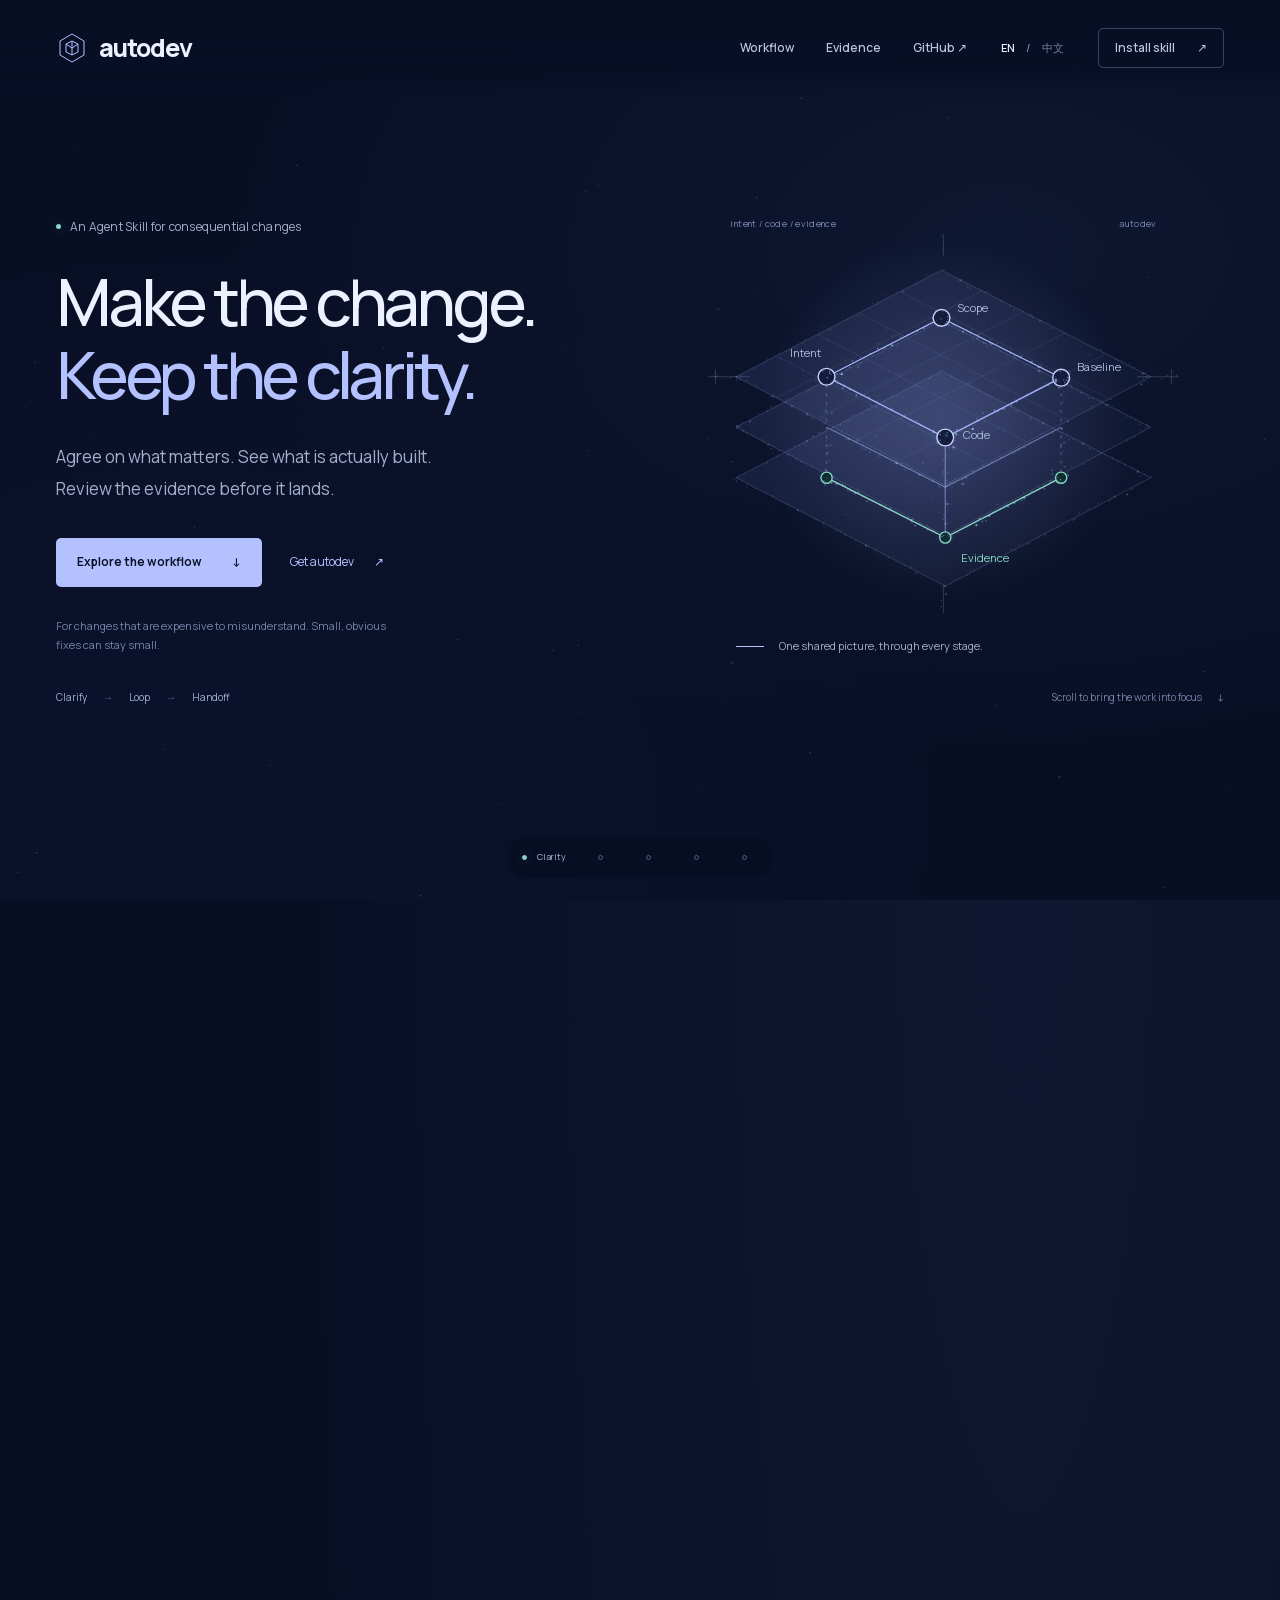
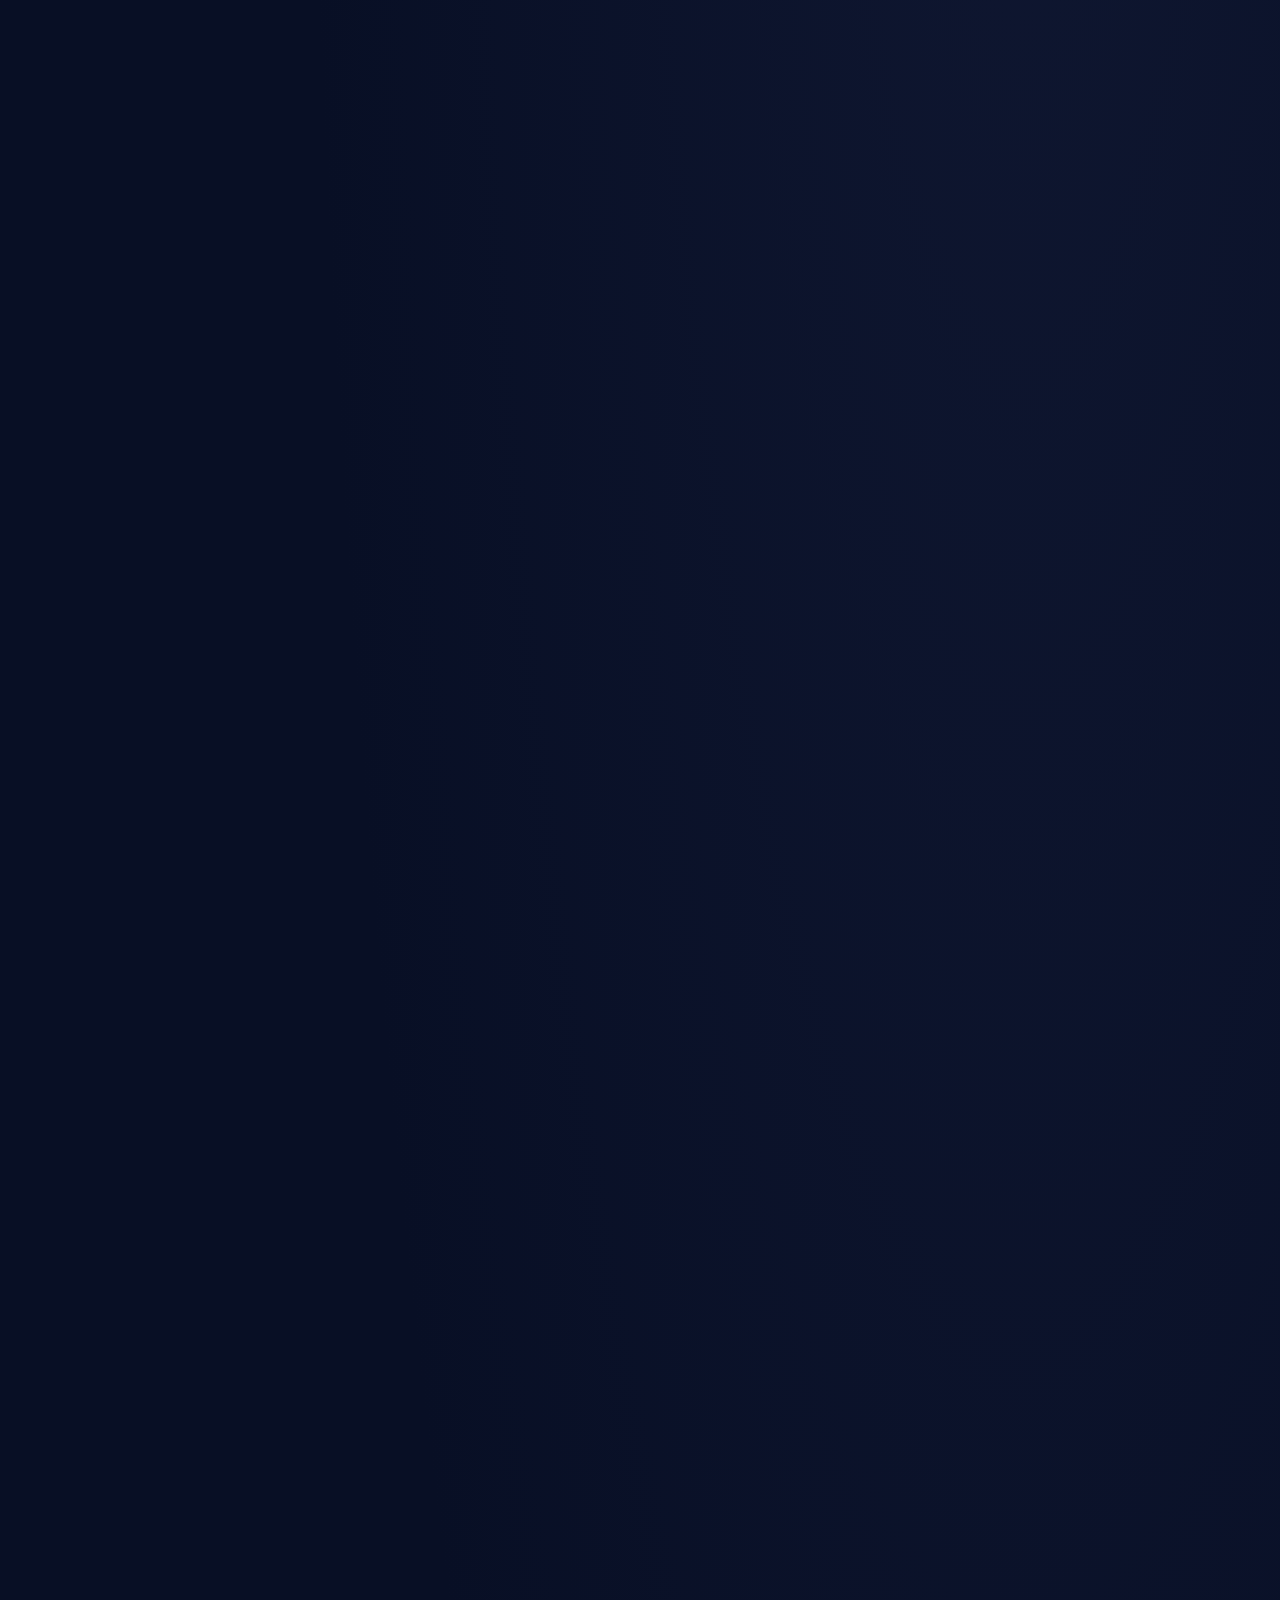
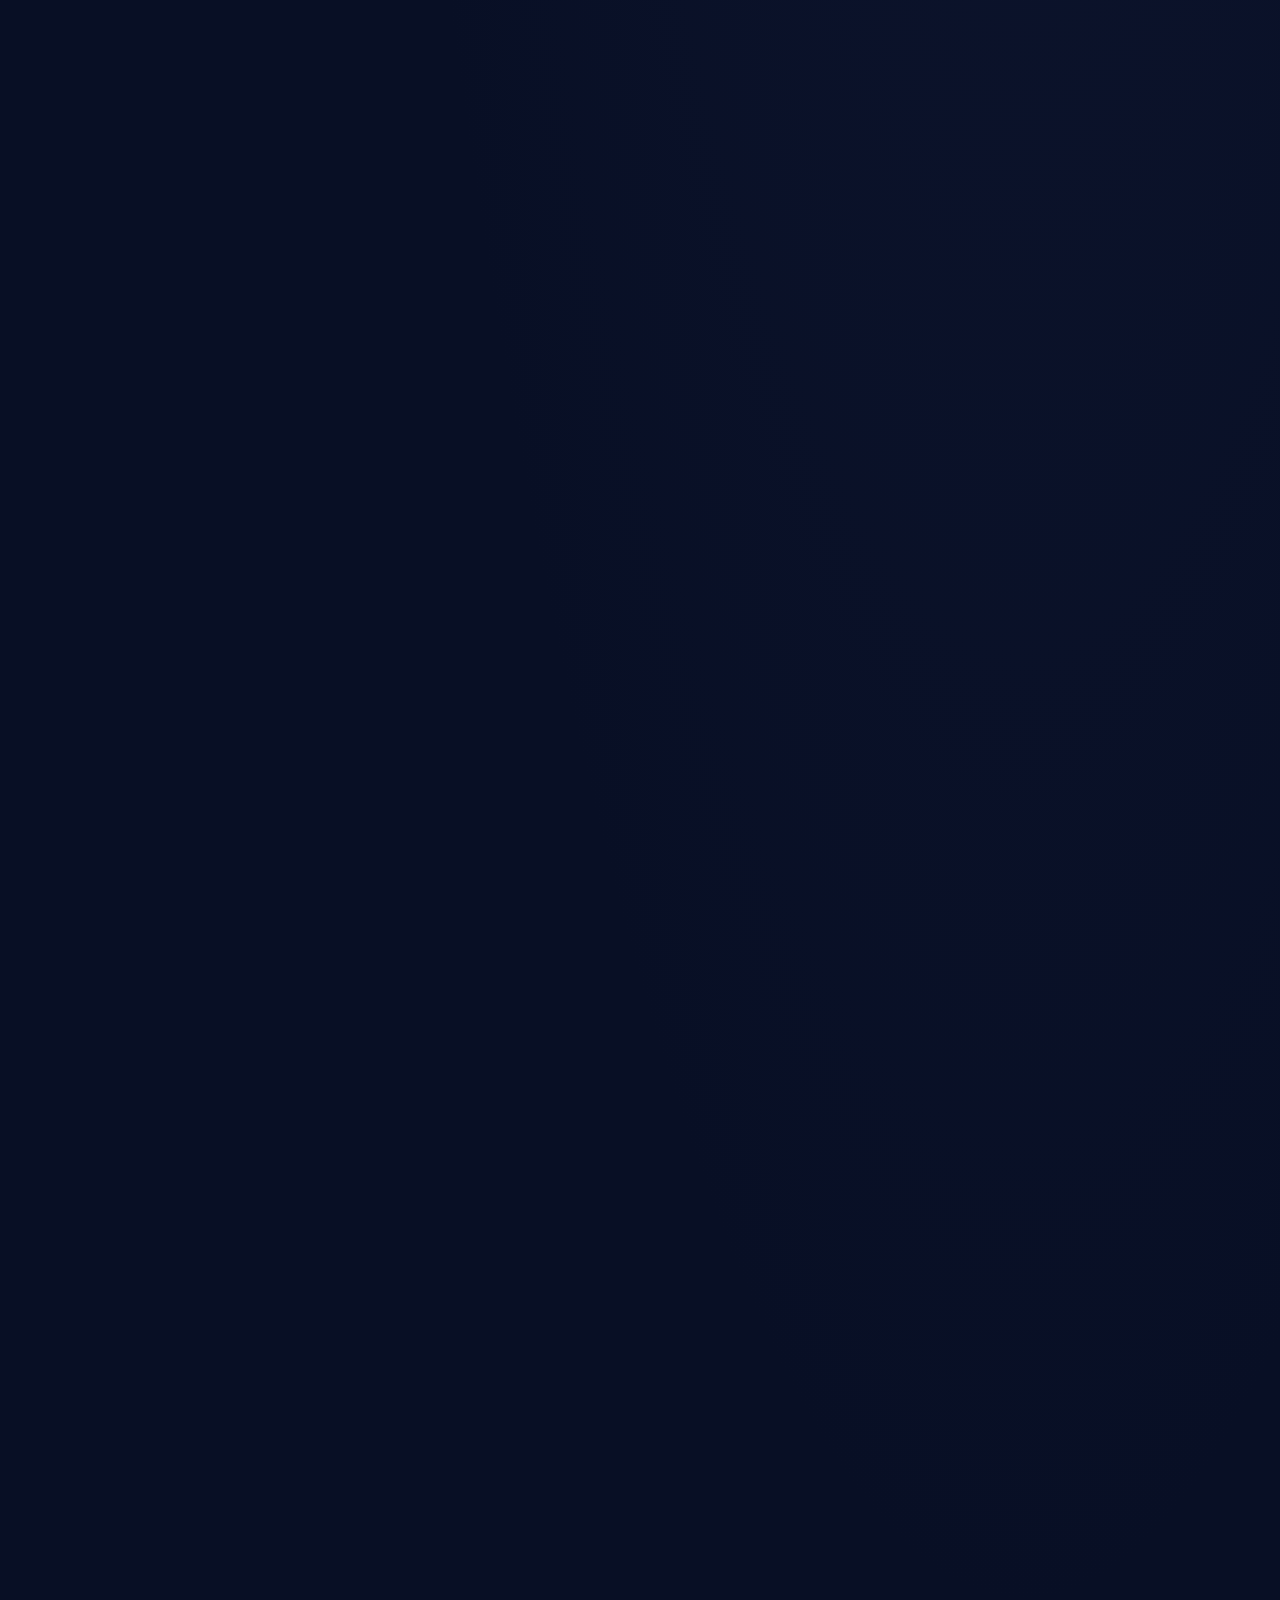
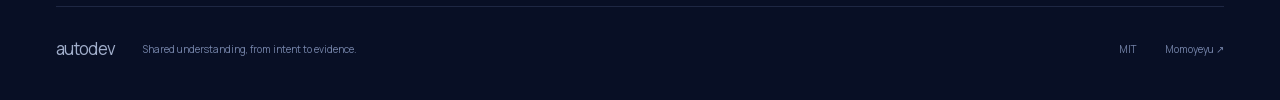
==== commit 3806d46a: "feat: redesign website around visible change and evidence" ====
--- a/web/index.html
+++ b/web/index.html
@@ -1,2438 +1,1025 @@
 <!doctype html>
 <html lang="en">
-<head>
-  <meta charset="utf-8">
-  <meta name="viewport" content="width=device-width, initial-scale=1">
-  <title>autodev — Open the black box of vibe coding</title>
-  <meta name="description" content="A clarify-first Agent Skill for feature development, bug fixes, and performance optimization. Agree on one target, iterate in an isolated judged loop, and hand back evidence you can re-run yourself.">
-  <meta name="color-scheme" content="dark">
-  <meta property="og:title" content="autodev — Open the black box of vibe coding">
-  <meta property="og:description" content="A clarify-first Agent Skill: agree on one target, iterate in an isolated judged loop, hand back evidence you can re-run.">
-  <meta property="og:type" content="website">
-  <link rel="icon" type="image/svg+xml" href="./favicon.svg">
-  <link rel="preconnect" href="https://fonts.googleapis.com">
-  <link rel="preconnect" href="https://fonts.gstatic.com" crossorigin>
-  <link href="https://fonts.googleapis.com/css2?family=DM+Serif+Display:ital@0;1&family=Inter:wght@400;500;600&family=Noto+Sans+SC:wght@400;500;600&display=swap" rel="stylesheet">
-  <script>document.documentElement.classList.add('js');</script>
-  <style>
-    *, *::before, *::after { box-sizing: border-box; margin: 0; padding: 0; }
-
-    :root {
-      --bg: #0e0f10;
-      --bg-raised: #161719;
-      --bg-surface: #1c1d1f;
-      --bg-hover: #222325;
-      --text: #ecece6;
-      --text-secondary: #9b9b93;
-      --text-tertiary: #6b6b65;
-      --accent: #3C8CFF;
-      --accent-dim: #4D82D6;
-      --accent-glow: rgba(60, 140, 255, 0.12);
-      --brand-blue: #3C8CFF;
-      --brand-cyan: #00C8D2;
-      --border: #2a2b2d;
-      --border-light: #333436;
-      --serif: 'DM Serif Display', Georgia, 'Times New Roman', serif;
-      --sans: 'Inter', 'Noto Sans SC', system-ui, -apple-system, sans-serif;
-      --radius: 8px;
-      --radius-lg: 12px;
-      --ease-out: cubic-bezier(0.16, 1, 0.3, 1);
-      --ease-expo: cubic-bezier(0.19, 1, 0.22, 1);
-      --nav-h: 65px;
-    }
-
-    html { scroll-behavior: smooth; }
-
-    section { scroll-margin-top: var(--nav-h); }
-
-    body {
-      font-family: var(--sans);
-      font-size: 16px;
-      line-height: 1.6;
-      color: var(--text);
-      background: var(--bg);
-      -webkit-font-smoothing: antialiased;
-      -moz-osx-font-smoothing: grayscale;
-    }
-
-    a { color: var(--accent); text-decoration: none; transition: color 0.15s; }
-    a:hover { color: var(--brand-cyan); }
-
-    :focus-visible {
-      outline: 2px solid var(--accent);
-      outline-offset: 3px;
-    }
-
-    .container {
-      max-width: 1200px;
-      margin: 0 auto;
-      padding: 0 24px;
-    }
-
-    /* ── Navigation ── */
-    nav {
-      position: sticky;
-      top: 0;
-      z-index: 100;
-      background: rgba(14, 15, 16, 0.85);
-      backdrop-filter: blur(12px);
-      -webkit-backdrop-filter: blur(12px);
-      border-bottom: 1px solid var(--border);
-    }
-
-    .nav-inner {
-      display: flex;
-      align-items: center;
-      justify-content: space-between;
-      height: 64px;
-    }
-
-    .nav-brand {
-      font-family: var(--sans);
-      font-weight: 700;
-      font-size: 20px;
-      color: var(--text);
-      letter-spacing: -0.5px;
-    }
-
-    .nav-brand span {
-      background: linear-gradient(135deg, var(--brand-blue), var(--brand-cyan));
-      -webkit-background-clip: text;
-      -webkit-text-fill-color: transparent;
-      background-clip: text;
-    }
-
-    .nav-links {
-      display: flex;
-      align-items: center;
-      gap: 32px;
-      list-style: none;
-    }
-
-    .nav-links a {
-      color: var(--text-secondary);
-      font-size: 14px;
-      font-weight: 500;
-      transition: color 0.15s;
-    }
-
-    .nav-links a:hover { color: var(--text); }
-
-    .nav-links a:not(.nav-cta) { position: relative; }
-
-    .nav-links a:not(.nav-cta)::after {
-      content: '';
-      position: absolute;
-      left: 0;
-      right: 0;
-      bottom: -6px;
-      height: 1px;
-      background: var(--accent);
-      transform: scaleX(0);
-      transform-origin: right;
-      transition: transform 0.5s var(--ease-out);
-    }
-
-    .nav-links a.active { color: var(--text); }
-    .nav-links a.active::after { transform: scaleX(1); transform-origin: left; }
-
-    .scroll-progress {
-      position: absolute;
-      left: 0;
-      bottom: -1px;
-      width: 100%;
-      height: 2px;
-      background: linear-gradient(90deg, var(--brand-blue), var(--brand-cyan));
-      transform: scaleX(0);
-      transform-origin: left;
-      pointer-events: none;
-    }
-
-    .nav-cta {
-      display: inline-flex;
-      align-items: center;
-      gap: 6px;
-      padding: 8px 16px;
-      background: var(--accent);
-      color: var(--bg) !important;
-      font-size: 13px;
-      font-weight: 600;
-      border-radius: 6px;
-      transition: background 0.15s;
-    }
-
-    .nav-cta:hover { background: var(--brand-cyan); color: var(--bg) !important; }
-
-    .lang-toggle {
-      display: inline-flex;
-      align-items: center;
-      gap: 2px;
-      background: var(--bg-surface);
-      border: 1px solid var(--border);
-      border-radius: 6px;
-      padding: 2px;
-      cursor: pointer;
-      font-size: 12px;
-      font-weight: 600;
-    }
-
-    .lang-toggle button {
-      background: none;
-      border: none;
-      color: var(--text-tertiary);
-      padding: 4px 8px;
-      border-radius: 4px;
-      cursor: pointer;
-      font-size: 12px;
-      font-weight: 600;
-      transition: all 0.2s;
-      font-family: var(--sans);
-    }
-
-    .lang-toggle button.active {
-      background: var(--accent);
-      color: var(--bg);
-    }
-
-    .mobile-toggle {
-      display: none;
-      background: none;
-      border: none;
-      color: var(--text);
-      font-size: 24px;
-      cursor: pointer;
-      padding: 4px;
-    }
-
-    /* ── Hero ── */
-    .hero {
-      padding: 80px 0 60px;
-      position: relative;
-      overflow: hidden;
-    }
-
-    .hero > .container { position: relative; z-index: 1; }
-
-    .hero-glow {
-      position: absolute;
-      top: -280px;
-      right: -200px;
-      width: 820px;
-      height: 820px;
-      pointer-events: none;
-      background: radial-gradient(circle at 50% 50%, rgba(60, 140, 255, 0.13) 0%, rgba(0, 200, 210, 0.06) 32%, transparent 64%);
-      transform: translate3d(calc(var(--gx, 0) * 1px), calc(var(--gy, 0) * 1px), 0);
-      animation: glowBreath 9s ease-in-out infinite alternate;
-    }
-
-    @keyframes glowBreath {
-      from { opacity: 0.7; scale: 0.94; }
-      to { opacity: 1; scale: 1.06; }
-    }
-
-    .hero::after {
-      content: '';
-      position: absolute;
-      inset: 0;
-      pointer-events: none;
-      background-image: radial-gradient(rgba(236, 236, 230, 0.07) 1px, transparent 1px);
-      background-size: 28px 28px;
-      -webkit-mask-image: radial-gradient(ellipse 60% 70% at 72% 40%, #000 0%, transparent 70%);
-      mask-image: radial-gradient(ellipse 60% 70% at 72% 40%, #000 0%, transparent 70%);
-      transform: translate3d(0, calc(var(--hero-out, 0) * 60px), 0);
-    }
-
-    .hero-copy {
-      transform: translate3d(0, calc(var(--hero-out, 0) * -70px), 0);
-      opacity: calc(1 - var(--hero-out, 0) * 0.6);
-    }
-
-    .hero-grid {
-      display: grid;
-      grid-template-columns: 1fr 1fr;
-      gap: 64px;
-      align-items: center;
-    }
-
-    .hero-tagline {
-      font-family: var(--serif);
-      font-size: clamp(36px, 4.5vw, 56px);
-      line-height: 1.15;
-      color: var(--text);
-      margin-bottom: 20px;
-    }
-
-    .hero-tagline em {
-      font-style: italic;
-      color: var(--accent);
-    }
-
-    .hero-desc {
-      font-size: 17px;
-      line-height: 1.7;
-      color: var(--text-secondary);
-      margin-bottom: 32px;
-      max-width: 480px;
-    }
-
-    .hero-actions {
-      display: flex;
-      gap: 12px;
-      flex-wrap: wrap;
-    }
-
-    .btn-primary {
-      display: inline-flex;
-      align-items: center;
-      gap: 8px;
-      padding: 12px 24px;
-      background: var(--accent);
-      color: var(--bg);
-      font-size: 15px;
-      font-weight: 600;
-      border: none;
-      border-radius: var(--radius);
-      cursor: pointer;
-      transition: background 0.15s, transform 0.15s;
-      text-decoration: none;
-    }
-
-    .btn-primary:hover { background: var(--brand-cyan); color: var(--bg); transform: translateY(-1px); }
-
-    .btn-secondary {
-      display: inline-flex;
-      align-items: center;
-      gap: 8px;
-      padding: 12px 24px;
-      background: transparent;
-      color: var(--text);
-      font-size: 15px;
-      font-weight: 500;
-      border: 1px solid var(--border-light);
-      border-radius: var(--radius);
-      cursor: pointer;
-      transition: border-color 0.15s, background 0.15s, transform 0.15s;
-      text-decoration: none;
-    }
-
-    .btn-secondary:hover { border-color: var(--text-secondary); background: var(--bg-raised); color: var(--text); transform: translateY(-1px); }
-
-    /* ── Interactive Pipeline Widget ── */
-    .pipeline-widget {
-      position: relative;
-      background: var(--bg-raised);
-      border: 1px solid var(--border);
-      border-radius: var(--radius-lg);
-      overflow: hidden;
-      transition: border-color 0.3s;
-      --extra-t: border-color 0.3s;
-      transform: translate3d(0, calc(var(--hero-out, 0) * -36px), 0) perspective(1400px) rotateX(calc(var(--ty, 0) * 1deg)) rotateY(calc(var(--tx, 0) * 1deg));
-      box-shadow: 0 30px 80px -40px rgba(0, 0, 0, 0.8), 0 0 0 1px rgba(255, 255, 255, 0.015);
-    }
-
-    .pipeline-widget::after {
-      content: '';
-      position: absolute;
-      inset: 0;
-      border-radius: inherit;
-      pointer-events: none;
-      background: radial-gradient(520px circle at var(--px, 50%) var(--py, 0%), rgba(255, 255, 255, 0.05), transparent 45%);
-      opacity: 0;
-      transition: opacity 0.4s;
-    }
-
-    .pipeline-widget:hover { border-color: var(--border-light); }
-    .pipeline-widget:hover::after { opacity: 1; }
-
-    .pw-titlebar {
-      position: relative;
-      display: flex;
-      align-items: center;
-      gap: 8px;
-      padding: 12px 16px;
-      border-bottom: 1px solid var(--border);
-    }
-
-    .pw-timer {
-      position: absolute;
-      left: 0;
-      bottom: -1px;
-      width: 100%;
-      height: 1px;
-      background: linear-gradient(90deg, var(--brand-blue), var(--brand-cyan));
-      transform: scaleX(0);
-      transform-origin: left;
-      opacity: 0;
-      transition: opacity 0.3s;
-    }
-
-    .pw-timer.run {
-      opacity: 1;
-      animation: pwTimer var(--pw-dur, 4.6s) linear forwards;
-    }
-
-    .pipeline-widget.paused .pw-timer.run { animation-play-state: paused; }
-
-    @keyframes pwTimer {
-      from { transform: scaleX(0); }
-      to { transform: scaleX(1); }
-    }
-
-    .pw-dot {
-      width: 10px;
-      height: 10px;
-      border-radius: 50%;
-      background: var(--border-light);
-    }
-
-    .pw-dot:nth-child(1) { background: #e5484d; }
-    .pw-dot:nth-child(2) { background: #e5a000; }
-    .pw-dot:nth-child(3) { background: #30a46c; }
-
-    .pw-title {
-      margin-left: 8px;
-      font-size: 12px;
-      color: var(--text-tertiary);
-      font-weight: 500;
-    }
-
-    .pw-body {
-      display: grid;
-      grid-template-columns: 160px 1fr;
-      min-height: 320px;
-    }
-
-    .pw-sidebar {
-      position: relative;
-      border-right: 1px solid var(--border);
-      padding: 12px 0;
-    }
-
-    .pw-indicator {
-      position: absolute;
-      left: 0;
-      top: 0;
-      width: 100%;
-      height: var(--ih, 40px);
-      transform: translate3d(0, var(--iy, 12px), 0);
-      background: var(--accent-glow);
-      border-right: 2px solid var(--accent);
-      pointer-events: none;
-      transition: transform 0.55s var(--ease-out), height 0.55s var(--ease-out), width 0.55s var(--ease-out);
-    }
-
-    .pw-stage {
-      position: relative;
-      z-index: 1;
-      display: flex;
-      align-items: center;
-      gap: 10px;
-      padding: 10px 16px;
-      font-size: 13px;
-      font-weight: 500;
-      color: var(--text-tertiary);
-      cursor: pointer;
-      border: none;
-      background: none;
-      width: 100%;
-      text-align: left;
-      transition: color 0.15s, background 0.15s;
-      font-family: var(--sans);
-    }
-
-    .pw-stage:hover { color: var(--text-secondary); background: var(--bg-hover); }
-
-    .pw-stage.active { color: var(--accent); }
-    .pw-stage.active:hover { background: transparent; }
-
-    .pw-stage-num {
-      display: flex;
-      align-items: center;
-      justify-content: center;
-      width: 22px;
-      height: 22px;
-      border-radius: 50%;
-      font-size: 11px;
-      font-weight: 600;
-      background: var(--bg-surface);
-      border: 1px solid var(--border);
-      flex-shrink: 0;
-    }
-
-    .pw-stage-num { transition: background 0.35s, color 0.35s, border-color 0.35s, scale 0.45s var(--ease-out); }
-
-    .pw-stage.active .pw-stage-num {
-      background: var(--accent);
-      color: var(--bg);
-      border-color: var(--accent);
-      scale: 1.08;
-    }
-
-    .pw-stage.gate::after {
-      content: attr(data-gate-label);
-      font-size: 9px;
-      font-weight: 600;
-      text-transform: uppercase;
-      letter-spacing: 0.5px;
-      color: var(--accent-dim);
-      margin-left: auto;
-      background: rgba(60, 140, 255, 0.1);
-      padding: 2px 6px;
-      border-radius: 3px;
-    }
-
-    .pw-content {
-      padding: 20px;
-    }
-
-    .pw-content-title {
-      font-family: var(--serif);
-      font-size: 18px;
-      color: var(--text);
-      margin-bottom: 8px;
-      animation: panelIn 0.6s var(--ease-out) both;
-    }
-
-    .pw-content-desc {
-      font-size: 13px;
-      line-height: 1.6;
-      color: var(--text-secondary);
-      margin-bottom: 16px;
-      animation: panelIn 0.6s var(--ease-out) 0.06s both;
-    }
-
-    @keyframes panelIn {
-      from { opacity: 0; translate: 0 8px; filter: blur(4px); }
-      to { opacity: 1; translate: none; filter: none; }
-    }
-
-    .pw-steps {
-      list-style: none;
-    }
-
-    .pw-step {
-      display: flex;
-      align-items: flex-start;
-      gap: 10px;
-      padding: 6px 0;
-      font-size: 12px;
-      color: var(--text-secondary);
-      animation: stepIn 0.5s var(--ease-out) both;
-      animation-delay: calc(0.14s + var(--si, 0) * 0.09s);
-    }
-
-    @keyframes stepIn {
-      from { opacity: 0; translate: -10px 0; }
-      to { opacity: 1; translate: none; }
-    }
-
-    .pw-step-icon {
-      position: relative;
-      width: 16px;
-      height: 16px;
-      border-radius: 50%;
-      display: flex;
-      align-items: center;
-      justify-content: center;
-      flex-shrink: 0;
-      margin-top: 1px;
-      font-size: 9px;
-    }
-
-    .pw-step-icon.done {
-      background: #30a46c;
-      color: #fff;
-      animation: iconPop 0.5s var(--ease-out) both;
-      animation-delay: calc(0.26s + var(--si, 0) * 0.09s);
-    }
-
-    @keyframes iconPop {
-      from { scale: 0.3; opacity: 0; }
-      60% { scale: 1.15; opacity: 1; }
-      to { scale: 1; }
-    }
-
-    .pw-step-icon.current { background: var(--accent); color: var(--bg); }
-
-    .pw-step-icon.current::after {
-      content: '';
-      position: absolute;
-      inset: -3px;
-      border-radius: 50%;
-      border: 1px solid var(--accent);
-      animation: ring 1.8s var(--ease-out) infinite;
-    }
-
-    @keyframes ring {
-      from { opacity: 0.9; scale: 0.75; }
-      to { opacity: 0; scale: 1.7; }
-    }
-
-    .pw-step-icon.pending { background: var(--bg-surface); border: 1px solid var(--border); color: var(--text-tertiary); }
-
-    /* ── Section shared ── */
-    section { padding: 80px 0; }
-
-    .section-label {
-      font-size: 12px;
-      font-weight: 600;
-      text-transform: uppercase;
-      letter-spacing: 1.5px;
-      color: var(--accent);
-      margin-bottom: 12px;
-    }
-
-    .section-title {
-      font-family: var(--serif);
-      font-size: clamp(28px, 3.5vw, 40px);
-      line-height: 1.2;
-      color: var(--text);
-      margin-bottom: 16px;
-    }
-
-    .section-desc {
-      font-size: 17px;
-      line-height: 1.7;
-      color: var(--text-secondary);
-      max-width: 600px;
-      margin-bottom: 48px;
-    }
-
-    /* ── Pipeline Section ── */
-    .pipeline-section { border-top: 1px solid var(--border); }
-
-    .pipeline-grid {
-      display: grid;
-      grid-template-columns: repeat(3, 1fr);
-      gap: 20px;
-    }
-
-    .pipeline-card {
-      background: var(--bg-raised);
-      border: 1px solid var(--border);
-      border-radius: var(--radius-lg);
-      padding: 28px 24px;
-      transition: border-color 0.25s, transform 0.35s var(--ease-out);
-      --extra-t: transform 0.35s var(--ease-out), border-color 0.25s;
-    }
-
-    .pipeline-card:hover { border-color: var(--border-light); transform: translateY(-3px); }
-
-    /* Pointer-following spotlight shared by every card */
-    .spot { position: relative; isolation: isolate; }
-
-    .spot::before {
-      content: '';
-      position: absolute;
-      inset: 0;
-      z-index: -1;
-      border-radius: inherit;
-      pointer-events: none;
-      background: radial-gradient(420px circle at var(--mx, 50%) var(--my, 50%), rgba(60, 140, 255, 0.09), transparent 42%);
-      opacity: 0;
-      transition: opacity 0.35s;
-    }
-
-    .spot:hover::before { opacity: 1; }
-
-    .pipeline-card-header {
-      display: flex;
-      align-items: center;
-      gap: 12px;
-      margin-bottom: 14px;
-    }
-
-    .pipeline-card-num {
-      display: flex;
-      align-items: center;
-      justify-content: center;
-      width: 32px;
-      height: 32px;
-      border-radius: 50%;
-      font-size: 14px;
-      font-weight: 600;
-      background: var(--accent-glow);
-      color: var(--accent);
-      border: 1px solid rgba(60, 140, 255, 0.2);
-      flex-shrink: 0;
-    }
-
-    .pipeline-card-title {
-      font-family: var(--serif);
-      font-size: 20px;
-      color: var(--text);
-    }
-
-    .pipeline-card-desc {
-      font-size: 14px;
-      line-height: 1.65;
-      color: var(--text-secondary);
-    }
-
-    .pipeline-card-badge {
-      display: inline-block;
-      margin-top: 12px;
-      font-size: 11px;
-      font-weight: 600;
-      text-transform: uppercase;
-      letter-spacing: 0.5px;
-      color: var(--accent);
-      background: var(--accent-glow);
-      padding: 4px 10px;
-      border-radius: 4px;
-    }
-
-    .chapter-chips {
-      display: flex;
-      flex-wrap: wrap;
-      gap: 6px;
-      margin-top: 14px;
-    }
-
-    .chapter-chips code {
-      font-family: 'SF Mono', 'Fira Code', 'Cascadia Code', monospace;
-      font-size: 11.5px;
-      color: var(--brand-cyan);
-      background: rgba(0, 200, 210, 0.08);
-      border: 1px solid rgba(0, 200, 210, 0.18);
-      padding: 3px 8px;
-      border-radius: 4px;
-      white-space: nowrap;
-    }
-
-    .chapter-on .chapter-chips { margin-top: 16px; }
-
-    .chapter-on .chapter-chips code { font-size: 12.5px; }
-
-    /* ── Differentiators ── */
-    .diff-section { border-top: 1px solid var(--border); }
-
-    .diff-grid {
-      display: grid;
-      grid-template-columns: repeat(2, 1fr);
-      gap: 20px;
-    }
-
-    .diff-card {
-      background: var(--bg-raised);
-      border: 1px solid var(--border);
-      border-radius: var(--radius-lg);
-      padding: 28px 24px;
-      transition: border-color 0.25s, transform 0.35s var(--ease-out);
-      --extra-t: transform 0.35s var(--ease-out), border-color 0.25s;
-    }
-
-    .diff-card:hover { border-color: var(--border-light); transform: translateY(-3px); }
-
-    .js .diff-card-icon svg > * {
-      stroke-dasharray: 1;
-      stroke-dashoffset: 1;
-      transition: stroke-dashoffset 1.3s var(--ease-out);
-      transition-delay: calc(0.35s + var(--i, 0) * 0.09s);
-    }
-
-    .js .diff-card.in-view .diff-card-icon svg > * { stroke-dashoffset: 0; }
-
-    .diff-card-icon { transition: scale 0.45s var(--ease-out), background 0.3s; }
-    .diff-card:hover .diff-card-icon { scale: 1.08; background: rgba(60, 140, 255, 0.18); }
-
-    .diff-card-icon {
-      width: 40px;
-      height: 40px;
-      border-radius: var(--radius);
-      background: var(--accent-glow);
-      display: flex;
-      align-items: center;
-      justify-content: center;
-      margin-bottom: 16px;
-      font-size: 18px;
-    }
-
-    .diff-card-title {
-      font-family: var(--serif);
-      font-size: 18px;
-      color: var(--text);
-      margin-bottom: 8px;
-    }
-
-    .diff-card-desc {
-      font-size: 14px;
-      line-height: 1.65;
-      color: var(--text-secondary);
-    }
-
-    /* ── Scenarios ── */
-    .scenarios-section { border-top: 1px solid var(--border); }
-
-    .scenario-grid {
-      display: grid;
-      grid-template-columns: repeat(3, 1fr);
-      gap: 20px;
-    }
-
-    .scenario-card {
-      display: flex;
-      flex-direction: column;
-      background: var(--bg-raised);
-      border: 1px solid var(--border);
-      border-radius: var(--radius-lg);
-      padding: 28px 24px;
-      transition: border-color 0.25s, transform 0.35s var(--ease-out);
-      --extra-t: transform 0.35s var(--ease-out), border-color 0.25s;
-    }
-
-    .scenario-card:hover { border-color: var(--border-light); transform: translateY(-3px); }
-
-    .scenario-header {
-      display: flex;
-      align-items: center;
-      gap: 12px;
-      margin-bottom: 16px;
-    }
-
-    .scenario-icon {
-      display: flex;
-      align-items: center;
-      justify-content: center;
-      width: 36px;
-      height: 36px;
-      border-radius: 8px;
-      background: var(--accent-glow);
-      border: 1px solid rgba(60, 140, 255, 0.2);
-      flex-shrink: 0;
-    }
-
-    .scenario-title {
-      font-family: var(--serif);
-      font-size: 20px;
-      color: var(--text);
-    }
-
-    .scenario-target {
-      font-size: 12.5px;
-      line-height: 1.55;
-      color: var(--text-secondary);
-      border-left: 2px solid var(--accent);
-      padding-left: 12px;
-      margin-bottom: 12px;
-    }
-
-    .scenario-desc {
-      flex: 1;
-      font-size: 14px;
-      line-height: 1.65;
-      color: var(--text-secondary);
-    }
-
-    .scenario-foot {
-      display: flex;
-      align-items: center;
-      justify-content: space-between;
-      gap: 12px;
-      flex-wrap: wrap;
-      margin-top: 16px;
-    }
-
-    .scenario-artifact {
-      font-size: 11px;
-      font-weight: 600;
-      text-transform: uppercase;
-      letter-spacing: 0.5px;
-      color: var(--brand-cyan);
-      background: rgba(0, 200, 210, 0.08);
-      border: 1px solid rgba(0, 200, 210, 0.16);
-      padding: 4px 10px;
-      border-radius: 4px;
-    }
-
-    .scenario-open {
-      display: inline-flex;
-      align-items: center;
-      gap: 6px;
-      font-size: 12px;
-      font-weight: 600;
-      color: var(--accent);
-      padding: 5px 10px;
-      border: 1px solid rgba(60, 140, 255, 0.28);
-      border-radius: 4px;
-      background: var(--accent-glow);
-      white-space: nowrap;
-      transition: color 0.25s, border-color 0.25s, background 0.25s;
-    }
-
-    .scenario-open:hover {
-      color: var(--text);
-      border-color: var(--accent);
-      background: rgba(60, 140, 255, 0.18);
-    }
-
-    .scenario-open svg {
-      flex-shrink: 0;
-      opacity: 0.9;
-    }
-
-    /* ── Case Studies ── */
-    .cases-section { border-top: 1px solid var(--border); }
-
-    .case-list {
-      display: flex;
-      flex-direction: column;
-      gap: 16px;
-    }
-
-    .case-item {
-      background: var(--bg-raised);
-      border: 1px solid var(--border);
-      border-radius: var(--radius-lg);
-      padding: 24px 28px;
-      transition: border-color 0.25s, transform 0.35s var(--ease-out);
-      --extra-t: transform 0.35s var(--ease-out), border-color 0.25s;
-    }
-
-    .case-item:hover { border-color: var(--border-light); transform: translateX(4px); }
-
-    .case-header {
-      display: flex;
-      align-items: center;
-      justify-content: space-between;
-      margin-bottom: 8px;
-      flex-wrap: wrap;
-      gap: 8px;
-    }
-
-    .case-repo {
-      font-family: var(--serif);
-      font-size: 18px;
-      color: var(--text);
-    }
-
-    .case-heading {
-      display: flex;
-      flex-direction: column;
-      gap: 4px;
-    }
-
-    .case-meta {
-      font-size: 12.5px;
-      color: var(--text-tertiary);
-      font-variant-numeric: tabular-nums;
-    }
-
-    .case-status {
-      display: inline-flex;
-      align-items: center;
-      gap: 5px;
-      font-size: 11px;
-      font-weight: 600;
-      text-transform: uppercase;
-      letter-spacing: 0.5px;
-      color: #30a46c;
-      background: rgba(48, 164, 108, 0.1);
-      padding: 4px 10px;
-      border-radius: 4px;
-    }
-
-    .case-status::before {
-      content: '';
-      width: 6px;
-      height: 6px;
-      border-radius: 50%;
-      background: #30a46c;
-    }
-
-    .case-item.in-view .case-status::before { animation: mergedPulse 2.6s var(--ease-out) 0.8s infinite; }
-
-    @keyframes mergedPulse {
-      0% { box-shadow: 0 0 0 0 rgba(48, 164, 108, 0.55); }
-      70%, 100% { box-shadow: 0 0 0 7px rgba(48, 164, 108, 0); }
-    }
-
-    .case-status.alt {
-      color: var(--accent);
-      background: var(--accent-glow);
-    }
-
-    .case-status.alt::before { background: var(--accent); }
-
-    .case-item.in-view .case-status.alt::before { animation: altPulse 2.6s var(--ease-out) 0.8s infinite; }
-
-    @keyframes altPulse {
-      0% { box-shadow: 0 0 0 0 rgba(60, 140, 255, 0.5); }
-      70%, 100% { box-shadow: 0 0 0 7px rgba(60, 140, 255, 0); }
-    }
-
-    .case-summary {
-      font-size: 14px;
-      line-height: 1.65;
-      color: var(--text-secondary);
-    }
-
-    .case-chart {
-      margin: 20px 0 4px;
-      border: 1px solid var(--border);
-      border-radius: var(--radius);
-      overflow: hidden;
-      background: #0B1220;
-    }
-
-    .case-chart img {
-      display: block;
-      width: 100%;
-      height: auto;
-    }
-
-    .case-detail {
-      font-size: 13px;
-      color: var(--text-tertiary);
-      margin-top: 12px;
-    }
-
-    /* ── Get started ── */
-    .start-section { border-top: 1px solid var(--border); }
-
-    .prompt-grid {
-      display: grid;
-      grid-template-columns: repeat(3, 1fr);
-      gap: 20px;
-    }
-
-    .prompt-card {
-      display: flex;
-      flex-direction: column;
-      gap: 14px;
-      background: var(--bg-raised);
-      border: 1px solid var(--border);
-      border-radius: var(--radius-lg);
-      padding: 26px 24px;
-      transition: border-color 0.25s, transform 0.35s var(--ease-out);
-      --extra-t: transform 0.35s var(--ease-out), border-color 0.25s;
-    }
-
-    .prompt-card:hover { border-color: var(--border-light); transform: translateY(-3px); }
-
-    .prompt-text {
-      font-family: 'SF Mono', 'Fira Code', 'Cascadia Code', monospace;
-      font-size: 13.5px;
-      line-height: 1.6;
-      color: var(--text);
-      flex: 1;
-    }
-
-    .prompt-text::before {
-      content: '> ';
-      color: var(--accent);
-      font-weight: 600;
-    }
-
-    .prompt-note {
-      font-size: 12.5px;
-      line-height: 1.5;
-      color: var(--text-tertiary);
-    }
-
-    /* ── Install Section ── */
-    .install-section { margin: 28px 0 24px; scroll-margin-top: calc(var(--nav-h) + 24px); }
-    .install-section .install-title { font-size: 15px; font-weight: 600; margin-bottom: 12px; }
-
-    .install-box {
-      position: relative;
-      isolation: isolate;
-      display: inline-flex;
-      align-items: center;
-      gap: 12px;
-      background: var(--bg-raised);
-      border: 1px solid var(--border);
-      border-radius: var(--radius);
-      padding: 12px 16px;
-      max-width: 100%;
-    }
-
-    @property --ang {
-      syntax: '<angle>';
-      inherits: false;
-      initial-value: 0deg;
-    }
-
-    .install-box::before {
-      content: '';
-      position: absolute;
-      inset: -1px;
-      border-radius: inherit;
-      padding: 1px;
-      pointer-events: none;
-      background: conic-gradient(from var(--ang), transparent 0 62%, rgba(0, 200, 210, 0.9) 82%, transparent 94%);
-      -webkit-mask: linear-gradient(#000 0 0) content-box, linear-gradient(#000 0 0);
-      -webkit-mask-composite: xor;
-      mask-composite: exclude;
-      opacity: 0;
-      transition: opacity 1s;
-      animation: borderSpin 5s linear infinite;
-    }
-
-    .install-box.in-view::before { opacity: 1; }
-
-    @keyframes borderSpin { to { --ang: 360deg; } }
-
-    .install-copy.copied { animation: iconPop 0.45s var(--ease-out); }
-
-    .install-code {
-      font-family: 'SF Mono', 'Fira Code', 'Cascadia Code', monospace;
-      font-size: 15px;
-      color: var(--accent);
-      white-space: nowrap;
-    }
-
-    .install-copy {
-      background: none;
-      border: none;
-      color: var(--text-tertiary);
-      cursor: pointer;
-      padding: 4px;
-      font-size: 16px;
-      transition: color 0.15s;
-    }
-
-    .install-copy:hover { color: var(--text); }
-
-    .install-hint {
-      font-size: 12px;
-      color: var(--text-secondary);
-      margin-top: 10px;
-    }
-
-    /* ── Footer ── */
-    footer {
-      border-top: 1px solid var(--border);
-      padding: 32px 0;
-    }
-
-    .footer-inner {
-      display: flex;
-      align-items: center;
-      justify-content: space-between;
-      flex-wrap: wrap;
-      gap: 16px;
-    }
-
-    .footer-left {
-      font-size: 13px;
-      color: var(--text-tertiary);
-    }
-
-    .footer-links {
-      display: flex;
-      gap: 24px;
-      list-style: none;
-    }
-
-    .footer-links a {
-      font-size: 13px;
-      color: var(--text-tertiary);
-    }
-
-    .footer-links a:hover { color: var(--text-secondary); }
-
-    /* ── Reveal: one-shot, settles fully visible ──
-       Gated on .js so content never hides without the script. Uses the
-       individual `translate`/`scale` properties so hover `transform`s compose
-       instead of fighting the entrance. */
-    .js [data-reveal] {
-      --d: calc(var(--i, 0) * 90ms);
-      opacity: 0;
-      translate: 0 28px;
-      transition:
-        opacity 0.9s var(--ease-out) var(--d),
-        translate 1.1s var(--ease-out) var(--d),
-        scale 1.1s var(--ease-out) var(--d),
-        var(--extra-t, border-color 0.25s);
-    }
-
-    .js [data-reveal].in-view { opacity: 1; translate: none; scale: none; }
-
-    /* :where keeps these start states below .in-view's specificity */
-    .js :where(.pipeline-widget)[data-reveal] { translate: 0 36px; scale: 0.96; }
-    .js :where(.case-item)[data-reveal] { translate: -24px 0; }
-
-    /* Word-by-word mask rise for headlines */
-    .w {
-      display: inline-block;
-      overflow: hidden;
-      vertical-align: top;
-      padding: 0 0.08em 0.14em;
-      margin: 0 -0.08em -0.14em;
-    }
-
-    .w > span { display: inline-block; }
-
-    .js [data-split] .w > span {
-      translate: 0 112%;
-      transition: translate 1s var(--ease-out) calc(var(--wi, 0) * 42ms + var(--i, 0) * 90ms);
-    }
-
-    .js [data-split].in-view .w > span { translate: none; }
-    .js [data-reveal][data-split] { opacity: 1; translate: none; }
-
-    /* ── Pipeline chapter: sticky scroll story (desktop) ── */
-    .chapter-rail { display: none; }
-
-    .pipeline-section.chapter-on { padding: 0; }
-
-    .chapter-on .chapter-stage {
-      position: sticky;
-      top: var(--nav-h);
-      height: calc(100vh - var(--nav-h));
-      display: grid;
-      grid-template-columns: minmax(0, 5fr) minmax(0, 7fr);
-      gap: 72px;
-      align-items: center;
-    }
-
-    .chapter-on .section-desc { margin-bottom: 36px; }
-
-    .chapter-on .chapter-rail {
-      display: block;
-      position: relative;
-      list-style: none;
-      padding-left: 30px;
-      --rp: 0;
-    }
-
-    .chapter-rail::before,
-    .chapter-rail::after {
-      content: '';
-      position: absolute;
-      left: 5px;
-      top: 14px;
-      bottom: 14px;
-      width: 1px;
-      background: var(--border-light);
-    }
-
-    .chapter-rail::after {
-      left: 4.5px;
-      width: 2px;
-      background: linear-gradient(var(--brand-cyan), var(--brand-blue));
-      transform: scaleY(var(--rp));
-      transform-origin: top;
-    }
-
-    .rail-item button {
-      position: relative;
-      display: flex;
-      align-items: center;
-      gap: 12px;
-      width: 100%;
-      padding: 7px 0;
-      background: none;
-      border: 0;
-      color: var(--text-tertiary);
-      font: 500 14px/1.4 var(--sans);
-      text-align: left;
-      cursor: pointer;
-      transition: color 0.35s, translate 0.45s var(--ease-out);
-    }
-
-    .rail-item button::before {
-      content: '';
-      position: absolute;
-      left: -30px;
-      top: 50%;
-      width: 11px;
-      height: 11px;
-      margin-top: -5.5px;
-      border-radius: 50%;
-      background: var(--bg);
-      border: 1px solid var(--border-light);
-      transition: background 0.35s, border-color 0.35s, box-shadow 0.35s, scale 0.45s var(--ease-out);
-    }
-
-    .rail-item button:hover { color: var(--text-secondary); }
-    .rail-item.done button::before { background: var(--accent-dim); border-color: var(--accent-dim); }
-    .rail-item.active button { color: var(--text); translate: 4px 0; }
-
-    .rail-item.active button::before {
-      background: var(--accent);
-      border-color: var(--accent);
-      box-shadow: 0 0 0 5px rgba(60, 140, 255, 0.15);
-      scale: 1.15;
-    }
-
-    .rail-num { width: 20px; font-size: 12px; color: var(--text-tertiary); font-variant-numeric: tabular-nums; }
-
-    .rail-gate {
-      font-size: 9px;
-      font-weight: 600;
-      text-transform: uppercase;
-      letter-spacing: 0.5px;
-      color: var(--accent-dim);
-      background: rgba(60, 140, 255, 0.1);
-      padding: 2px 6px;
-      border-radius: 3px;
-    }
-
-    /* The grid becomes one fixed card frame; stage cards are transparent
-       content layers that hand off inside it without overlapping. */
-    .chapter-on .pipeline-grid {
-      display: block;
-      position: relative;
-      height: min(420px, 60vh);
-      background: var(--bg-raised);
-      border: 1px solid var(--border-light);
-      border-radius: var(--radius-lg);
-      overflow: hidden;
-      box-shadow: 0 40px 100px -50px rgba(0, 0, 0, 0.9);
-    }
-
-    .js .chapter-on .pipeline-grid .pipeline-card[data-reveal] {
-      position: absolute;
-      inset: 0;
-      display: flex;
-      flex-direction: column;
-      justify-content: center;
-      padding: 48px;
-      background: transparent;
-      border: 0;
-      border-radius: 0;
-      opacity: var(--co, 0);
-      translate: none;
-      scale: none;
-      transform: translate3d(0, var(--cy, 0px), 0) scale(var(--cs, 1));
-      transition: none;
-      will-change: opacity, transform;
-    }
-
-    .chapter-on .pipeline-card:not(.is-active) { pointer-events: none; }
-    .chapter-on .pipeline-card-header { gap: 16px; margin-bottom: 20px; }
-    .chapter-on .pipeline-card-num { width: 44px; height: 44px; font-size: 17px; }
-    .chapter-on .pipeline-card-title { font-size: 36px; }
-    .chapter-on .pipeline-card-desc { font-size: 18px; line-height: 1.7; max-width: 44ch; }
-    .chapter-on .pipeline-card-badge { align-self: flex-start; margin-top: 24px; font-size: 12px; }
-
-    .chapter-on .pipeline-card::after {
-      content: attr(data-step);
-      position: absolute;
-      right: 28px;
-      bottom: -48px;
-      z-index: -1;
-      font-family: var(--serif);
-      font-size: 240px;
-      line-height: 1;
-      color: transparent;
-      -webkit-text-stroke: 1px rgba(60, 140, 255, 0.16);
-      pointer-events: none;
-      translate: 0 calc(var(--cy, 0px) * -0.8);
-    }
-
-    /* ── Responsive ── */
-    @media (max-width: 900px) {
-      .hero-grid {
-        grid-template-columns: 1fr;
-        gap: 40px;
-      }
-
-      .pipeline-grid {
-        grid-template-columns: repeat(2, 1fr);
-      }
-
-      .scenario-grid,
-      .prompt-grid {
-        grid-template-columns: 1fr;
-      }
-
-      .pw-body {
-        grid-template-columns: 1fr;
-      }
-
-      .pw-sidebar {
-        border-right: none;
-        border-bottom: 1px solid var(--border);
-        display: flex;
-        overflow-x: auto;
-        padding: 0;
-      }
-
-      .pw-stage {
-        white-space: nowrap;
-        padding: 12px 14px;
-      }
-
-      .pw-indicator {
-        top: auto;
-        bottom: 0;
-        width: var(--iw, 80px);
-        height: 2px;
-        transform: translate3d(var(--ix, 0), 0, 0);
-        background: var(--accent);
-        border-right: 0;
-      }
-
-      .pw-stage.gate::after { display: none; }
-    }
-
-    @media (max-width: 640px) {
-      .hero { padding: 48px 0 40px; }
-      section { padding: 56px 0; }
-
-      .nav-links { display: none; }
-      .nav-links.open {
-        display: flex;
-        flex-direction: column;
-        position: absolute;
-        top: 64px;
-        left: 0;
-        right: 0;
-        background: var(--bg-raised);
-        border-bottom: 1px solid var(--border);
-        padding: 16px 24px;
-        gap: 16px;
-      }
-
-      .nav-links .lang-toggle { align-self: flex-start; }
-
-      .mobile-toggle { display: block; }
-
-      .pipeline-grid,
-      .diff-grid {
-        grid-template-columns: 1fr;
-      }
-
-      .hero-actions { flex-direction: column; }
-      .btn-primary, .btn-secondary { width: 100%; justify-content: center; }
-
-      .install-box { flex-direction: column; text-align: center; }
-      .install-code { font-size: 13px; word-break: break-all; white-space: normal; }
-
-      .case-header { flex-direction: column; align-items: flex-start; }
-    }
-
-    @media (prefers-reduced-motion: reduce) {
-      html { scroll-behavior: auto; }
-
-      .js [data-reveal],
-      .js [data-split] .w > span,
-      .js .diff-card-icon svg > * {
-        opacity: 1 !important;
-        translate: none !important;
-        scale: none !important;
-        stroke-dashoffset: 0 !important;
-        transition: none !important;
-      }
-
-      *, *::before, *::after {
-        animation-duration: 0.01ms !important;
-        animation-delay: 0s !important;
-        animation-iteration-count: 1 !important;
-      }
-
-      .hero-glow, .install-box::before { animation: none !important; }
-    }
-  </style>
-</head>
-<body>
-
-  <!-- Navigation -->
-  <nav>
-    <div class="container nav-inner">
-      <a href="#" class="nav-brand">auto<span>dev</span></a>
-      <button class="mobile-toggle" aria-label="Toggle navigation" aria-expanded="false" id="navToggle">&#9776;</button>
-      <ul class="nav-links" id="navLinks">
-        <li><a href="#contract" data-i18n="nav_protocol">Protocol</a></li>
-        <li><a href="#guarantees" data-i18n="nav_guarantees">Guarantees</a></li>
-        <li><a href="#results" data-i18n="nav_results">In practice</a></li>
-        <li><a href="#install" class="nav-cta" data-i18n="nav_cta">Get started</a></li>
-        <li>
-          <div class="lang-toggle" role="group" aria-label="Language">
-            <button class="active" data-lang="en">EN</button>
-            <button data-lang="zh">中</button>
-          </div>
-        </li>
-      </ul>
-    </div>
-    <div class="scroll-progress" aria-hidden="true"></div>
-  </nav>
-
-  <!-- Hero -->
-  <section class="hero" id="top">
-    <div class="hero-glow" aria-hidden="true"></div>
-    <div class="container">
-      <div class="hero-grid">
+  <head>
+    <meta charset="utf-8" />
+    <meta name="viewport" content="width=device-width,initial-scale=1" />
+    <title>autodev — Clarity for consequential changes</title>
+    <meta
+      name="description"
+      content="An Agent Skill for complex changes. Clarify the intent, inspect the work as it develops, and hand over evidence you can examine."
+    />
+    <meta name="color-scheme" content="dark" />
+    <meta name="theme-color" content="#080f25" />
+    <meta
+      property="og:title"
+      content="autodev — Clarity for consequential changes"
+    />
+    <meta
+      property="og:description"
+      content="Shared understanding from intent to implementation to evidence."
+    />
+    <meta property="og:type" content="website" />
+    <link rel="icon" href="./favicon.svg" type="image/svg+xml" />
+    <link
+      rel="preload"
+      href="./fonts/manrope.woff2"
+      as="font"
+      type="font/woff2"
+      crossorigin
+    />
+    <link rel="stylesheet" href="./styles.css" />
+    <link rel="stylesheet" href="./story.css" />
+    <script type="module" src="./app.js"></script>
+  </head>
+  <body>
+    <a class="skip-link" href="#main"
+      ><span data-en="Skip to content" data-zh="跳到正文"
+        >Skip to content</span
+      ></a
+    >
+    <header class="site-header wrap">
+      <a href="#" class="wordmark" aria-label="autodev home"
+        ><svg viewBox="0 0 32 32" fill="none" aria-hidden="true">
+          <path d="m16 2 12 7v14l-12 7-12-7V9Z" stroke="currentColor" />
+          <path
+            d="m10 12 6-3 6 3v8l-6 3-6-3Zm6-3v14m-6-11 6 4 6-4"
+            stroke="currentColor"
+          /></svg
+        >autodev</a
+      >
+      <button
+        class="menu-toggle"
+        type="button"
+        aria-expanded="false"
+        aria-controls="navigation"
+      >
+        Menu
+      </button>
+      <nav id="navigation" aria-label="Main navigation">
+        <a href="#workflow"
+          ><span data-en="Workflow" data-zh="工作流">Workflow</span></a
+        ><a href="#evidence"
+          ><span data-en="Evidence" data-zh="实测记录">Evidence</span></a
+        ><a href="https://github.com/Momoyeyu/autodev"
+          >GitHub <span aria-hidden="true">↗</span></a
+        >
+        <div class="language-switch" aria-label="Language">
+          <button type="button" data-lang="en" aria-pressed="true">EN</button
+          ><span aria-hidden="true">/</span
+          ><button type="button" data-lang="zh" aria-pressed="false">
+            中文
+          </button>
+        </div>
+        <a href="#start" class="nav-install"
+          ><span data-en="Install skill" data-zh="安装 Skill"
+            >Install skill</span
+          ><span aria-hidden="true">↗</span></a
+        >
+      </nav>
+    </header>
+    <main id="main" tabindex="-1">
+      <section
+        class="hero wrap scene"
+        aria-labelledby="hero-title"
+        tabindex="-1"
+      >
         <div class="hero-copy">
-          <h1 class="hero-tagline" data-reveal="0" data-split data-i18n="hero_tagline">Rework rarely starts in the code — <em>it starts before the target is agreed</em>.</h1>
-          <p class="hero-desc" data-reveal="5" data-i18n="hero_desc">autodev is a clarify-first Agent Skill for feature development, bug fixes, and performance optimization. Agree on one target, iterate in an isolated judged loop, and hand back evidence you can re-run yourself.</p>
-          <!-- Install -->
-          <div class="install-section" id="install">
-            <h2 class="install-title" data-reveal="6" data-i18n="install_title">Install the skill</h2>
-            <div class="install-box" data-reveal="6">
-              <code class="install-code" id="installCode">npx skills add Momoyeyu/autodev -g</code>
-              <button class="install-copy" aria-label="Copy install command" id="copyBtn" title="Copy to clipboard">
-                <svg width="16" height="16" viewBox="0 0 24 24" fill="none" stroke="currentColor" stroke-width="2" stroke-linecap="round" stroke-linejoin="round"><rect x="9" y="9" width="13" height="13" rx="2" ry="2"/><path d="M5 15H4a2 2 0 0 1-2-2V4a2 2 0 0 1 2-2h9a2 2 0 0 1 2 2v1"/></svg>
+          <p class="intro-line">
+            <span class="signal-dot" aria-hidden="true"></span
+            ><span
+              data-en="An Agent Skill for consequential changes"
+              data-zh="为复杂而重要的变更而设计的 Agent Skill"
+              >An Agent Skill for consequential changes</span
+            >
+          </p>
+          <h1 id="hero-title">
+            <span data-en="Make the change." data-zh="推进变更。"
+              >Make the change.</span
+            >
+            <span data-en="Keep the clarity." data-zh="始终清晰。"
+              >Keep the clarity.</span
+            >
+          </h1>
+          <p
+            data-en="Agree on what matters. See what is actually built. Review the evidence before it lands."
+            data-zh="对齐真正重要的目标，看清实际完成的工作，在交付前审视证据。"
+            class="hero-description"
+          >
+            Agree on what matters. See what is actually built. Review the
+            evidence before it lands.
+          </p>
+          <div class="hero-actions">
+            <a class="button primary" href="#workflow"
+              ><span data-en="Explore the workflow" data-zh="探索工作流"
+                >Explore the workflow</span
+              ><span aria-hidden="true">↓</span></a
+            ><a class="text-link" href="#start"
+              ><span data-en="Get autodev" data-zh="安装 autodev"
+                >Get autodev</span
+              ><span aria-hidden="true">↗</span></a
+            >
+          </div>
+          <p
+            data-en="For changes that are expensive to misunderstand. Small, obvious fixes can stay small."
+            data-zh="用于那些经不起误解的变更。简单明确的小修复，保持简单。"
+            class="hero-note"
+          >
+            For changes that are expensive to misunderstand. Small, obvious
+            fixes can stay small.
+          </p>
+        </div>
+        <figure class="hero-visual">
+          <div class="diagram-coordinates" aria-hidden="true">
+            <span>intent / code / evidence</span><span>autodev</span>
+          </div>
+          <svg
+            viewBox="0 0 600 450"
+            fill="none"
+            aria-hidden="true"
+            class="signal-diagram"
+          >
+            <defs>
+              <linearGradient
+                id="sheet"
+                x1="100"
+                y1="80"
+                x2="510"
+                y2="350"
+                gradientUnits="userSpaceOnUse"
+              >
+                <stop stop-color="#8c9cf3" stop-opacity=".12" />
+                <stop offset="1" stop-color="#8c9cf3" stop-opacity=".015" />
+              </linearGradient>
+              <radialGradient id="core">
+                <stop stop-color="#a9b8ff" stop-opacity=".2" />
+                <stop offset="1" stop-color="#a9b8ff" stop-opacity="0" />
+              </radialGradient>
+            </defs>
+            <circle cx="300" cy="220" r="200" fill="url(#core)" />
+            <g class="blueprint-layer" stroke="#6b78b0" stroke-opacity=".35">
+              <path d="m78 280 220-114 224 114-220 116Z" fill="url(#sheet)" />
+              <path d="m78 226 220-114 224 114-220 116Z" fill="url(#sheet)" />
+              <path d="m78 172 220-114 224 114-220 116Z" fill="url(#sheet)" />
+            </g>
+            <g stroke="#8999dc" stroke-opacity=".12">
+              <path
+                d="m122 150 222 114m-178-137 222 114m-178-137 222 114m-178-137 222 114M122 194 342 80m-176 136L386 102m-176 137 220-114m-176 136 220-114"
+              />
+            </g>
+            <g stroke="#a7b7ff" stroke-width="1.4">
+              <path d="m175 172 123-63 128 64-124 64Z" />
+              <path
+                d="M175 172v108l127 64 124-64V173"
+                stroke-opacity=".3"
+                stroke-dasharray="3 6"
+              />
+              <path d="m175 226 127 64 124-64" stroke-opacity=".5" />
+              <path d="M302 237v107" stroke-opacity=".5" />
+            </g>
+            <g stroke="#cad3ff" stroke-width="1.5">
+              <circle cx="175" cy="172" r="9" fill="#131c3b" />
+              <circle cx="298" cy="109" r="9" fill="#131c3b" />
+              <circle cx="426" cy="173" r="9" fill="#131c3b" />
+              <circle cx="302" cy="237" r="9" fill="#131c3b" />
+            </g>
+            <g stroke="#85d5c3" stroke-width="1.5">
+              <path d="m175 280 127 64 124-64" />
+              <circle cx="175" cy="280" r="6" fill="#102b31" />
+              <circle cx="302" cy="344" r="6" fill="#102b31" />
+              <circle cx="426" cy="280" r="6" fill="#102b31" />
+            </g>
+            <g fill="#acb9d9" font-size="12">
+              <text x="136" y="151" data-en="Intent" data-zh="意图">
+                Intent
+              </text>
+              <text x="315" y="103" data-en="Scope" data-zh="范围">Scope</text>
+              <text x="443" y="166" data-en="Baseline" data-zh="基线">
+                Baseline
+              </text>
+              <text x="321" y="239" data-en="Code" data-zh="代码">Code</text>
+              <text
+                x="319"
+                y="370"
+                fill="#85d5c3"
+                data-en="Evidence"
+                data-zh="证据"
+              >
+                Evidence
+              </text>
+            </g>
+            <g stroke="#68769d" stroke-opacity=".4">
+              <path d="M48 172h45m414 0h45M300 19v24m0 352v30" />
+              <path d="M56 164v16m488-16v16" />
+            </g>
+          </svg>
+          <figcaption>
+            <span class="figure-line"></span
+            ><span
+              data-en="One shared picture, through every stage."
+              data-zh="一份共同理解，贯穿每个阶段。"
+              >One shared picture, through every stage.</span
+            >
+          </figcaption>
+        </figure>
+        <div class="hero-foot">
+          <span>Clarify <i>→</i> Loop <i>→</i> Handoff</span
+          ><span
+            data-en="Scroll to bring the work into focus"
+            data-zh="向下滚动，让工作逐渐清晰"
+            >Scroll to bring the work into focus</span
+          ><span aria-hidden="true">↓</span>
+        </div>
+      </section>
+      <section
+        id="workflow"
+        class="workflow wrap scene"
+        aria-labelledby="workflow-title"
+        tabindex="-1"
+      >
+        <div class="section-heading">
+          <p class="section-context">
+            <span data-en="A shared view of the work" data-zh="让工作始终可见"
+              >A shared view of the work</span
+            >
+          </p>
+          <h2 id="workflow-title">
+            <span
+              data-en="Understanding that stays with the change."
+              data-zh="共同理解，跟上每一步变更。"
+              >Understanding that stays with the change.</span
+            >
+          </h2>
+          <p
+            data-en="From the first agreement to the final review, keep intent, implementation, and evidence in the same conversation."
+            data-zh="从最初的约定到最后的审阅，让目标、实现与证据始终对得上。"
+            class="section-description"
+          >
+            From the first agreement to the final review, keep intent,
+            implementation, and evidence in the same conversation.
+          </p>
+        </div>
+        <div class="workflow-layout">
+          <div class="stage-list" role="group" aria-label="Workflow stages">
+            <div class="stage-item">
+              <button
+                class="stage-button"
+                type="button"
+                data-stage="0"
+                aria-pressed="true"
+              >
+                <span class="stage-number">01</span><span>Clarify</span
+                ><span class="stage-arrow" aria-hidden="true">↗</span>
+              </button>
+              <div class="stage-copy">
+                <h3
+                  data-en="Prepare the whole picture."
+                  data-zh="准备完整图景。"
+                >
+                  Prepare the whole picture.
+                </h3>
+                <p
+                  data-en="Inspect the code, prepare the target and baseline, and propose scope and checks. Review the complete pass together, once."
+                  data-zh="读代码、准备目标与基线，提出修改范围和验证方式。一起审阅完整方案，再开始实现。"
+                >
+                  Inspect the code, prepare the target and baseline, and propose
+                  scope and checks. Review the complete pass together, once.
+                </p>
+              </div>
+            </div>
+            <div class="stage-item">
+              <button
+                class="stage-button"
+                type="button"
+                data-stage="1"
+                aria-pressed="false"
+              >
+                <span class="stage-number">02</span><span>Loop</span
+                ><span class="stage-arrow" aria-hidden="true">↗</span>
+              </button>
+              <div class="stage-copy">
+                <h3
+                  data-en="See the work as it stands."
+                  data-zh="看见工作的真实状态。"
+                >
+                  See the work as it stands.
+                </h3>
+                <p
+                  data-en="Implement within the agreement. Keep actual partial state, recorded checks, failures, and the next step visible at meaningful checkpoints."
+                  data-zh="在约定内实现。在关键节点展示实际的部分进展、检查记录、失败和下一步。"
+                >
+                  Implement within the agreement. Keep actual partial state,
+                  recorded checks, failures, and the next step visible at
+                  meaningful checkpoints.
+                </p>
+              </div>
+            </div>
+            <div class="stage-item">
+              <button
+                class="stage-button"
+                type="button"
+                data-stage="2"
+                aria-pressed="false"
+              >
+                <span class="stage-number">03</span><span>Handoff</span
+                ><span class="stage-arrow" aria-hidden="true">↗</span>
+              </button>
+              <div class="stage-copy">
+                <h3
+                  data-en="Review what you can inspect."
+                  data-zh="交付可审视的依据。"
+                >
+                  Review what you can inspect.
+                </h3>
+                <p
+                  data-en="Compare the delivered code with the agreement. Present the required artifact, reproducible evidence, and open gaps for human approval."
+                  data-zh="将交付代码与约定对照，呈现应有产物、可复现的证据和未验证之处，交由人来批准。"
+                >
+                  Compare the delivered code with the agreement. Present the
+                  required artifact, reproducible evidence, and open gaps for
+                  human approval.
+                </p>
+              </div>
+            </div>
+          </div>
+          <div class="system-view" data-step="0">
+            <div class="view-header">
+              <span
+                ><span data-en="Workflow illustration" data-zh="工作流示意"
+                  >Workflow illustration</span
+                ></span
+              ><span class="view-stage">Clarify</span>
+            </div>
+            <svg
+              viewBox="0 0 600 450"
+              fill="none"
+              aria-hidden="true"
+              class="signal-diagram"
+            >
+              <g stroke="#6475ae" stroke-opacity=".25">
+                <ellipse cx="300" cy="230" rx="236" ry="145" />
+                <ellipse cx="300" cy="230" rx="190" ry="103" />
+                <path d="M64 230h472M300 85v290" stroke-dasharray="3 7" />
+              </g>
+              <g class="flow-wires" stroke="#b3c2ff" stroke-width="1.5">
+                <path class="api-wire" d="M145 230h110" />
+                <path class="ledger-wire" d="M345 230h110" />
+                <path d="M300 187v-48h155v48" stroke-dasharray="4 6" />
+                <path d="M300 273v48H145v-48" stroke-opacity=".4" />
+              </g>
+              <g fill="#111d3c" stroke="#b3c2ff" stroke-width="1.4">
+                <rect
+                  class="api-node"
+                  x="65"
+                  y="187"
+                  width="80"
+                  height="86"
+                  rx="15"
+                />
+                <rect
+                  class="queue-node"
+                  x="255"
+                  y="187"
+                  width="90"
+                  height="86"
+                  rx="15"
+                />
+                <rect
+                  class="ledger-node"
+                  x="455"
+                  y="187"
+                  width="80"
+                  height="86"
+                  rx="15"
+                />
+              </g>
+              <g stroke="#c2cdff" stroke-width="1.6">
+                <path d="m96 216-11 14 11 14m18-28 11 14-11 14m-9-33-6 38" />
+                <path d="M279 215h42m-42 15h42m-42 15h42" />
+                <ellipse cx="495" cy="217" rx="22" ry="8" />
+                <path
+                  d="M473 217v26c0 10 44 10 44 0v-26m-44 13c0 10 44 10 44 0"
+                />
+              </g>
+              <g fill="#a9b8dd" font-size="13" text-anchor="middle">
+                <text x="105" y="299">API</text>
+                <text x="300" y="299" data-en="Queue" data-zh="队列">
+                  Queue
+                </text>
+                <text x="495" y="299" data-en="Ledger" data-zh="账本">
+                  Ledger
+                </text>
+              </g>
+              <g class="check-marks" stroke="#8bd7c7" stroke-width="2">
+                <path class="api-check" d="m92 168 6 6 12-14" />
+                <path class="queue-check" d="m282 168 6 6 12-14" />
+              </g>
+            </svg>
+            <div class="system-caption">
+              <span class="status-key"
+                ><i></i
+                ><span data-en="Agreed design" data-zh="约定设计"
+                  >Agreed design</span
+                ></span
+              ><span class="status-key implemented"
+                ><i></i
+                ><span data-en="Implemented" data-zh="已实现"
+                  >Implemented</span
+                ></span
+              ><span class="status-key pending"
+                ><i></i
+                ><span data-en="Unfinished" data-zh="未完成"
+                  >Unfinished</span
+                ></span
+              >
+            </div>
+            <p
+              class="view-note"
+              data-en="Agree on the API → queue → ledger path and the checks that can support it."
+              data-zh="对齐 API → 队列 → 账本的路径，以及支撑它的验证方式。"
+            >
+              Agree on the API → queue → ledger path and the checks that can
+              support it.
+            </p>
+          </div>
+        </div>
+        <p class="section-foot">
+          <span
+            data-en="Progress is a snapshot of the actual state, refreshed at meaningful checkpoints. A green command is evidence for what it checked."
+            data-zh="进展是在关键节点刷新的真实状态快照。命令通过，支持的是它实际检查过的行为。"
+            >Progress is a snapshot of the actual state, refreshed at meaningful
+            checkpoints. A green command is evidence for what it checked.</span
+          >
+        </p>
+      </section>
+      <section
+        id="deliverables"
+        class="deliverables wrap scene"
+        aria-labelledby="deliverables-title"
+        tabindex="-1"
+      >
+        <div class="section-heading">
+          <p class="section-context">
+            <span
+              data-en="The right artifact for the task"
+              data-zh="交付物，随任务而定"
+              >The right artifact for the task</span
+            >
+          </p>
+          <h2 id="deliverables-title">
+            <span
+              data-en="Different work. A concrete handoff."
+              data-zh="任务不同，交付同样具体。"
+              >Different work. A concrete handoff.</span
+            >
+          </h2>
+        </div>
+        <div class="task-tabs" role="group" aria-label="Task type">
+          <button type="button" data-task="0" aria-pressed="true">
+            <span data-en="Development" data-zh="功能开发"
+              >Development</span
+            ></button
+          ><button type="button" data-task="1" aria-pressed="false">
+            <span data-en="Bug fix" data-zh="缺陷修复">Bug fix</span></button
+          ><button type="button" data-task="2" aria-pressed="false">
+            <span data-en="Optimization" data-zh="性能优化">Optimization</span>
+          </button>
+        </div>
+        <div class="deliverable-layout">
+          <div class="task-panels">
+            <article class="task-panel" data-task-panel="0">
+              <h3
+                data-en="Start from the system. Deliver the as-built view."
+                data-zh="从系统出发，交付实际构建的样貌。"
+              >
+                Start from the system. Deliver the as-built view.
+              </h3>
+              <p
+                data-en="Prepare the current architecture, proposed blueprint, dependencies, and regression checks. As you build, distinguish implemented paths from unfinished ones."
+                data-zh="准备现有架构、目标蓝图、依赖与回归检查。在实现过程中，明确哪些路径已完成，哪些尚未完成。"
+              >
+                Prepare the current architecture, proposed blueprint,
+                dependencies, and regression checks. As you build, distinguish
+                implemented paths from unfinished ones.
+              </p>
+              <div class="receive">
+                <span data-en="You receive" data-zh="你将收到"
+                  >You receive</span
+                >
+                <p
+                  data-en="As-built diagrams, source, checks, and remaining gaps."
+                  data-zh="实际构建图、源码、检查记录与待验证项。"
+                >
+                  As-built diagrams, source, checks, and remaining gaps.
+                </p>
+              </div>
+              <p
+                data-en="A picture describes the code. Its meaning still needs review against the code and evidence."
+                data-zh="图描述代码，图的含义仍需结合源码和证据来审视。"
+                class="limit-note"
+              >
+                A picture describes the code. Its meaning still needs review
+                against the code and evidence.
+              </p>
+              <a
+                class="text-link diagram-link"
+                href="diagrams/autodev-development.html?theme=dark"
+                data-diagram="development"
+                target="_blank"
+                rel="noopener"
+                ><span
+                  data-en="Open workflow diagram"
+                  data-zh="打开工作流示意图"
+                  >Open workflow diagram</span
+                ><span aria-hidden="true">↗</span></a
+              >
+            </article>
+            <article class="task-panel" data-task-panel="1">
+              <h3
+                data-en="Reproduce it. Preserve the regression."
+                data-zh="先复现，再守住回归边界。"
+              >
+                Reproduce it. Preserve the regression.
+              </h3>
+              <p
+                data-en="Show the failure on unchanged source, prepare the relevant test set, and fix against that agreement. Preserve test versions and raw output."
+                data-zh="先在未修改的源码上复现失败，准备相关测试集，再按约定修复。保留测试版本与原始输出。"
+              >
+                Show the failure on unchanged source, prepare the relevant test
+                set, and fix against that agreement. Preserve test versions and
+                raw output.
+              </p>
+              <div class="receive">
+                <span data-en="You receive" data-zh="你将收到"
+                  >You receive</span
+                >
+                <p
+                  data-en="The agreed test results, what they cover, and what remains untested."
+                  data-zh="约定的测试结果、覆盖了什么，以及哪些尚未测试。"
+                >
+                  The agreed test results, what they cover, and what remains
+                  untested.
+                </p>
+              </div>
+              <p
+                data-en="A broken environment is a blockage. It is not a reproduced bug."
+                data-zh="环境故障意味着受阻，并不代表缺陷已经复现。"
+                class="limit-note"
+              >
+                A broken environment is a blockage. It is not a reproduced bug.
+              </p>
+              <a
+                class="text-link diagram-link"
+                href="diagrams/autodev-bugfix.html?theme=dark"
+                data-diagram="bugfix"
+                target="_blank"
+                rel="noopener"
+                ><span
+                  data-en="Open workflow diagram"
+                  data-zh="打开工作流示意图"
+                  >Open workflow diagram</span
+                ><span aria-hidden="true">↗</span></a
+              >
+            </article>
+            <article class="task-panel" data-task-panel="2">
+              <h3
+                data-en="Keep the ruler fixed. Show every attempt."
+                data-zh="固定标尺，保留每次尝试。"
+              >
+                Keep the ruler fixed. Show every attempt.
+              </h3>
+              <p
+                data-en="Agree on one score, baseline, conditions, scope, and budget. Measure each attempt, retain valid improvements, and record rejected routes."
+                data-zh="对齐一个分数、基线、测量条件、范围与预算。逐次测量，保留有效改进，记录被否决的路线。"
+              >
+                Agree on one score, baseline, conditions, scope, and budget.
+                Measure each attempt, retain valid improvements, and record
+                rejected routes.
+              </p>
+              <div class="receive">
+                <span data-en="You receive" data-zh="你将收到"
+                  >You receive</span
+                >
+                <p
+                  data-en="The measured process chart, retained source, and verification evidence."
+                  data-zh="实测过程图、保留的源码与验证证据。"
+                >
+                  The measured process chart, retained source, and verification
+                  evidence.
+                </p>
+              </div>
+              <p
+                data-en="A deadline can arrive before the target. Missing measurements stay missing."
+                data-zh="预算可能先于目标耗尽。缺失的测量，仍然是缺失。"
+                class="limit-note"
+              >
+                A deadline can arrive before the target. Missing measurements
+                stay missing.
+              </p>
+              <a
+                class="text-link diagram-link"
+                href="diagrams/autodev-optimization.html?theme=dark"
+                data-diagram="optimization"
+                target="_blank"
+                rel="noopener"
+                ><span
+                  data-en="Open workflow diagram"
+                  data-zh="打开工作流示意图"
+                  >Open workflow diagram</span
+                ><span aria-hidden="true">↗</span></a
+              >
+            </article>
+          </div>
+          <figure class="artifact-visual">
+            <svg
+              viewBox="0 0 600 450"
+              fill="none"
+              aria-hidden="true"
+              class="signal-diagram"
+            >
+              <g stroke="#8c9fdf" stroke-opacity=".3">
+                <path d="m125 120 35-30h280l35 30v240H125Z" />
+                <path d="M160 90v30h-35m0 0h350" />
+              </g>
+              <g data-artifact-shape="0" stroke="#b3c2ff" stroke-width="1.5">
+                <path
+                  d="M163 169h90v50h-90Zm181 0h90v50h-90ZM253 194h91m-136 25v61h181v-61"
+                />
+                <path d="M163 315h140m-140 15h210" stroke-opacity=".35" />
+              </g>
+              <g data-artifact-shape="0" stroke="#8bd7c7" stroke-width="1.5">
+                <circle cx="208" cy="280" r="7" />
+                <circle cx="389" cy="280" r="7" />
+                <path d="m298 273 6 6 12-14" />
+              </g>
+              <g fill="#a9b8dd" font-size="13">
+                <text
+                  x="164"
+                  y="149"
+                  data-en="agreed target"
+                  data-zh="约定目标"
+                >
+                  agreed target
+                </text>
+                <text
+                  x="164"
+                  y="352"
+                  data-en="source + checks + limits"
+                  data-zh="源码 + 检查 + 局限"
+                >
+                  source + checks + limits
+                </text>
+              </g>
+              <g
+                data-artifact-shape="1"
+                stroke="#b3c2ff"
+                stroke-width="1.5"
+                style="display: none"
+              >
+                <path
+                  d="M190 180h220M190 230h220M190 280h220"
+                  stroke-opacity=".3"
+                />
+                <path d="m163 172 13 13m0-13-13 13" stroke="#ddbf87" />
+                <path
+                  d="m164 225 7 7 13-16m-20 59 7 7 13-16"
+                  stroke="#8bd7c7"
+                />
+              </g>
+              <g
+                data-artifact-shape="2"
+                stroke="#b3c2ff"
+                stroke-width="1.5"
+                style="display: none"
+              >
+                <path d="M165 290h260M165 175v115" stroke-opacity=".4" />
+                <path d="m165 267 44-12 40 15 46-52 40 14 47-42 43 8" />
+                <path
+                  d="M165 211h260"
+                  stroke="#ddbf87"
+                  stroke-dasharray="4 6"
+                />
+                <circle cx="295" cy="218" r="5" stroke="#8bd7c7" />
+                <circle cx="382" cy="190" r="5" stroke="#8bd7c7" />
+              </g>
+            </svg>
+            <figcaption>
+              <span
+                data-en="An artifact you can examine, not a success claim."
+                data-zh="交付可审视的产物，而不只是一句“完成了”。"
+                >An artifact you can examine, not a success claim.</span
+              >
+            </figcaption>
+          </figure>
+        </div>
+      </section>
+      <section
+        id="evidence"
+        class="evidence wrap scene"
+        aria-labelledby="evidence-title"
+        tabindex="-1"
+      >
+        <div class="evidence-heading">
+          <div>
+            <p class="section-context">
+              <span data-en="Recorded work" data-zh="有据可查的工作"
+                >Recorded work</span
+              >
+            </p>
+            <h2 id="evidence-title">
+              <span
+                data-en="The whole run. Including the misses."
+                data-zh="完整过程，也包括未达成。"
+                >The whole run. Including the misses.</span
+              >
+            </h2>
+          </div>
+          <div class="evidence-summary">
+            <span class="evidence-signal" aria-hidden="true"
+              ><svg
+                viewBox="0 0 600 450"
+                fill="none"
+                aria-hidden="true"
+                class="signal-diagram"
+              >
+                <g stroke="#788bbd" stroke-opacity=".22">
+                  <path
+                    d="M100 330h410M100 110v220m0-55h410m-410-55h410m-410-55h410"
+                  />
+                </g>
+                <path
+                  d="m100 298 55-25 47 10 47-74 48 29 47-64 55 21 45-68 52 12"
+                  stroke="#a7baff"
+                  stroke-width="2"
+                />
+                <g stroke="#8bd7c7">
+                  <circle cx="249" cy="209" r="6" />
+                  <circle cx="344" cy="174" r="6" />
+                  <circle cx="444" cy="127" r="6" />
+                </g>
+                <path
+                  d="M100 180h410"
+                  stroke="#ddbf87"
+                  stroke-dasharray="5 7"
+                />
+                <g fill="#a9b8dd" font-size="13">
+                  <text x="100" y="368" data-en="baseline" data-zh="基线">
+                    baseline
+                  </text>
+                  <text x="426" y="368" data-en="retained" data-zh="保留结果">
+                    retained
+                  </text>
+                </g>
+              </svg></span
+            >
+            <p
+              data-en="Two optimization histories. Real measurements, retained attempts, rejected routes, and an unavailable verification service."
+              data-zh="两段优化记录。实测数据、保留的尝试、否决的路线，以及一次验证服务不可用。"
+            >
+              Two optimization histories. Real measurements, retained attempts,
+              rejected routes, and an unavailable verification service.
+            </p>
+          </div>
+        </div>
+        <div class="case-tabs" role="group" aria-label="Recorded case">
+          <button data-case="0" type="button" aria-pressed="true">
+            MoE Transformer</button
+          ><button data-case="1" type="button" aria-pressed="false">
+            cann2026
+          </button>
+        </div>
+        <article class="case-panel" data-case-panel="0">
+          <div class="case-intro">
+            <div>
+              <h3>MoE Transformer</h3>
+              <p>PyTorch / RTX 4090D</p>
+            </div>
+            <div class="case-stat">
+              <span>24.97</span><i aria-hidden="true">→</i><span>30.91</span
+              ><small
+                ><span
+                  data-en="BLEU · verification rerun"
+                  data-zh="BLEU · 验证重跑"
+                  >BLEU · verification rerun</span
+                ></small
+              >
+            </div>
+          </div>
+          <a
+            class="chart-link"
+            href="./assets/autodev-case-moe.svg"
+            target="_blank"
+            rel="noopener"
+            aria-label="Open full-size chart"
+            ><img
+              class="case-chart"
+              src="./assets/autodev-case-moe.svg"
+              alt="Recorded BLEU trajectory: baseline 24.97, 31 attempts, four retained improvements, final verification 30.91"
+              width="960"
+              height="480"
+          /></a>
+          <div class="case-notes">
+            <p
+              data-en="31 attempts. Four retained improvements. Target ≥ 28.87; retained score 31.25; verification rerun 30.91. The unchanged-source rerun moved by 0.62, so the keep margin was set at 0.8."
+              data-zh="31 次尝试，4 次保留改进。目标 ≥ 28.87；保留分数 31.25，验证重跑 30.91。未修改源码的重测波动为 0.62，因此保留阈值设为 0.8。"
+            >
+              31 attempts. Four retained improvements. Target ≥ 28.87; retained
+              score 31.25; verification rerun 30.91. The unchanged-source rerun
+              moved by 0.62, so the keep margin was set at 0.8.
+            </p>
+            <a
+              href="https://github.com/Momoyeyu/autodev#recorded-cases"
+              class="text-link"
+              ><span data-en="Read the case record" data-zh="阅读案例记录"
+                >Read the case record</span
+              >
+              ↗</a
+            >
+          </div>
+        </article>
+        <article class="case-panel" data-case-panel="1">
+          <div class="case-intro">
+            <div>
+              <h3>cann2026</h3>
+              <p>AscendC / CANN 9.0</p>
+            </div>
+            <div class="case-stat">
+              <span>19.7026</span><i aria-hidden="true">→</i><span>0.7168</span
+              ><small
+                ><span
+                  data-en="fixed-reference score · lower is better"
+                  data-zh="固定参考分数 · 越低越好"
+                  >fixed-reference score · lower is better</span
+                ></small
+              >
+            </div>
+          </div>
+          <a
+            class="chart-link"
+            href="./assets/autodev-case-cann2026.svg"
+            target="_blank"
+            rel="noopener"
+            aria-label="Open full-size chart"
+            ><img
+              class="case-chart"
+              src="./assets/autodev-case-cann2026.svg"
+              alt="Six rounds, 16 cumulative attempts on one fixed-reference scale; four rounds met their targets; final verification unavailable"
+              width="960"
+              height="480"
+          /></a>
+          <div class="case-notes">
+            <p
+              data-en="Six rounds; four met their own targets. Round 6 retained 0.7168 against a 0.680 target. A compile failure was rolled back; final verification hit a judge-service outage. The outage is not a verified result."
+              data-zh="6 轮中，4 轮达成各自目标。第 6 轮保留 0.7168，未达 0.680 目标。一次编译失败后已回滚；最终验证遇到评测服务故障。服务故障不能算作验证通过。"
+            >
+              Six rounds; four met their own targets. Round 6 retained 0.7168
+              against a 0.680 target. A compile failure was rolled back; final
+              verification hit a judge-service outage. The outage is not a
+              verified result.
+            </p>
+            <a
+              href="https://github.com/Momoyeyu/autodev#recorded-cases"
+              class="text-link"
+              ><span data-en="Read the case record" data-zh="阅读案例记录"
+                >Read the case record</span
+              >
+              ↗</a
+            >
+          </div>
+        </article>
+        <div class="evidence-foot">
+          <p
+            data-en="These are recorded cases, not a promise of improvement on every task. AI assessment, command evidence, and human decisions remain distinct."
+            data-zh="这些是具体案例，并不保证每项任务都会提升。AI 判断、命令证据与人的决策，始终分别呈现。"
+          >
+            These are recorded cases, not a promise of improvement on every
+            task. AI assessment, command evidence, and human decisions remain
+            distinct.
+          </p>
+        </div>
+      </section>
+      <section
+        id="start"
+        class="start wrap scene"
+        aria-labelledby="start-title"
+        tabindex="-1"
+      >
+        <div class="start-layout">
+          <div>
+            <p class="section-context">
+              <span
+                data-en="Bring clarity to your next change"
+                data-zh="让下一次变更更加清晰"
+                >Bring clarity to your next change</span
+              >
+            </p>
+            <h2 id="start-title">
+              <span
+                data-en="Start with what matters."
+                data-zh="从真正重要的变更开始。"
+                >Start with what matters.</span
+              >
+            </h2>
+            <p
+              data-en="Install the skill. Describe the consequential change. Your agent prepares the whole Clarify pass for one review before implementation."
+              data-zh="安装 Skill，描述这次重要的变更。Agent 会在实现前准备完整的 Clarify 方案，供你一并审阅。"
+              class="section-description"
+            >
+              Install the skill. Describe the consequential change. Your agent
+              prepares the whole Clarify pass for one review before
+              implementation.
+            </p>
+            <div class="install-command">
+              <code>npx skills add Momoyeyu/autodev -g</code
+              ><button
+                type="button"
+                class="copy-button"
+                aria-label="Copy installation command"
+              >
+                <svg
+                  width="19"
+                  height="19"
+                  viewBox="0 0 24 24"
+                  fill="none"
+                  aria-hidden="true"
+                >
+                  <rect
+                    x="8"
+                    y="8"
+                    width="12"
+                    height="13"
+                    rx="2"
+                    stroke="currentColor"
+                  />
+                  <path d="M16 8V3H3v13h5" stroke="currentColor" />
+                </svg>
               </button>
             </div>
-            <p class="install-hint" data-reveal="7" data-i18n="install_hint">Works with any agent that loads <code>SKILL.md</code> — the judge only runs the project's own checks.</p>
-          </div>
-          <div class="hero-actions" data-reveal="8">
-            <a href="#contract" class="btn-primary" data-i18n="hero_cta_primary">See how it works</a>
-            <a href="https://github.com/Momoyeyu/autodev" class="btn-secondary">
-              <svg width="16" height="16" viewBox="0 0 16 16" fill="currentColor" aria-hidden="true"><path d="M8 0C3.58 0 0 3.58 0 8c0 3.54 2.29 6.53 5.47 7.59.4.07.55-.17.55-.38 0-.19-.01-.82-.01-1.49-2.01.37-2.53-.49-2.69-.94-.09-.23-.48-.94-.82-1.13-.28-.15-.68-.52-.01-.53.63-.01 1.08.58 1.23.82.72 1.21 1.87.87 2.33.66.07-.52.28-.87.51-1.07-1.78-.2-3.64-.89-3.64-3.95 0-.87.31-1.59.82-2.15-.08-.2-.36-1.02.08-2.12 0 0 .67-.21 2.2.82.64-.18 1.32-.27 2-.27.68 0 1.36.09 2 .27 1.53-1.04 2.2-.82 2.2-.82.44 1.1.16 1.92.08 2.12.51.56.82 1.27.82 2.15 0 3.07-1.87 3.75-3.65 3.95.29.25.54.73.54 1.48 0 1.07-.01 1.93-.01 2.2 0 .21.15.46.55.38A8.013 8.013 0 0016 8c0-4.42-3.58-8-8-8z"/></svg>
-              <span data-i18n="hero_cta_github">View on GitHub</span>
-            </a>
-          </div>
-        </div>
-
-        <!-- Interactive Pipeline Widget -->
-        <div class="pipeline-widget" data-reveal="4" role="region" aria-label="Protocol demonstration">
-          <div class="pw-titlebar">
-            <div class="pw-dot"></div>
-            <div class="pw-dot"></div>
-            <div class="pw-dot"></div>
-            <span class="pw-title">autodev workspace</span>
-            <span class="pw-timer" aria-hidden="true"></span>
-          </div>
-          <div class="pw-body">
-            <div class="pw-sidebar" role="tablist" aria-label="Protocol stages">
-              <span class="pw-indicator" aria-hidden="true"></span>
-              <button class="pw-stage gate active" role="tab" aria-selected="true" data-stage="0" data-gate-key="pw_gate_review" data-gate-label="">
-                <span class="pw-stage-num">1</span> <span data-i18n="pw_s1">Clarify</span>
-              </button>
-              <button class="pw-stage" role="tab" aria-selected="false" data-stage="1" data-gate-key="" data-gate-label="">
-                <span class="pw-stage-num">2</span> <span data-i18n="pw_s2">Loop</span>
-              </button>
-              <button class="pw-stage gate" role="tab" aria-selected="false" data-stage="2" data-gate-key="pw_gate_accept" data-gate-label="">
-                <span class="pw-stage-num">3</span> <span data-i18n="pw_s3">Handoff</span>
-              </button>
+            <p class="copy-status" role="status" aria-live="polite"></p>
+            <div class="example-prompt">
+              <span
+                ><span data-en="Try a real task" data-zh="用一个真实任务开始"
+                  >Try a real task</span
+                ></span
+              >
+              <p
+                data-en="Use autodev for our billing retry change. Inspect the API, queue, and ledger. Prepare the flow, baseline checks, scope, and verification gaps for one review."
+                data-zh="用 autodev 修改计费重试逻辑。检查 API、队列与账本，准备流程、基线检查、修改范围与验证缺口，供我一并审阅。"
+              >
+                Use autodev for our billing retry change. Inspect the API,
+                queue, and ledger. Prepare the flow, baseline checks, scope, and
+                verification gaps for one review.
+              </p>
             </div>
-            <div class="pw-content" role="tabpanel" id="pwPanel">
-            </div>
-          </div>
-        </div>
-      </div>
-    </div>
-  </section>
-
-  <!-- Protocol Section -->
-  <section class="pipeline-section" id="contract">
-    <div class="pipeline-chapter">
-    <div class="container chapter-stage">
-      <div class="chapter-copy">
-      <p class="section-label" data-reveal data-i18n="pipe_label">The protocol</p>
-      <h2 class="section-title" data-reveal data-split data-i18n="pipe_title">Three stages, one review</h2>
-      <p class="section-desc" data-reveal data-i18n="pipe_desc">Clarify ends with one review of the whole pass — target, baseline, boundaries in one look. Loop implements exactly that agreement. Handoff hands back evidence you can check.</p>
-      <ol class="chapter-rail" data-reveal aria-label="Protocol stages">
-        <li class="rail-item"><button type="button" data-rail="0"><span class="rail-num">01</span><span data-i18n="pw_s1">Clarify</span><span class="rail-gate" data-i18n="pw_gate_review">review</span></button></li>
-        <li class="rail-item"><button type="button" data-rail="1"><span class="rail-num">02</span><span data-i18n="pw_s2">Loop</span></button></li>
-        <li class="rail-item"><button type="button" data-rail="2"><span class="rail-num">03</span><span data-i18n="pw_s3">Handoff</span><span class="rail-gate" data-i18n="pw_gate_accept">accept</span></button></li>
-      </ol>
-      </div>
-
-      <div class="pipeline-grid">
-        <div class="pipeline-card spot" data-step="01" data-reveal>
-          <div class="pipeline-card-header">
-            <span class="pipeline-card-num">1</span>
-            <h3 class="pipeline-card-title" data-i18n="pw_s1">Clarify</h3>
-          </div>
-          <p class="pipeline-card-desc" data-i18n="pipe_c1_desc">One pass: inspect the real code, prepare the target, record the baseline, propose the boundaries. A negative control proves the target can fail — then you review all of it, once.</p>
-          <div class="chapter-chips"><code>init</code><code>negative control</code><code>baseline</code></div>
-          <span class="pipeline-card-badge" data-i18n="pipe_c1_badge">One review of the whole pass</span>
-        </div>
-
-        <div class="pipeline-card spot" data-step="02" data-reveal>
-          <div class="pipeline-card-header">
-            <span class="pipeline-card-num">2</span>
-            <h3 class="pipeline-card-title" data-i18n="pw_s2">Loop</h3>
-          </div>
-          <p class="pipeline-card-desc" data-i18n="pipe_c2_desc">Implement the agreement in a dedicated git worktree. Every attempt is a commit; the judge runs the project's own checks and keeps the raw output; a rejected attempt is reset away with no residue.</p>
-          <div class="chapter-chips"><code>start</code><code>attempt</code><code>status</code><code>worktree</code></div>
-        </div>
-
-        <div class="pipeline-card spot" data-step="03" data-reveal>
-          <div class="pipeline-card-header">
-            <span class="pipeline-card-num">3</span>
-            <h3 class="pipeline-card-title" data-i18n="pw_s3">Handoff</h3>
-          </div>
-          <p class="pipeline-card-desc" data-i18n="pipe_c3_desc">Open handoff.html and check the work yourself: the artifact against the agreement, every result tied to the command that produced it. Then merge.</p>
-          <div class="chapter-chips"><code>verify</code><code>report</code><code>handoff.html</code></div>
-          <span class="pipeline-card-badge" data-i18n="pipe_c3_badge">You accept the result</span>
-        </div>
-      </div>
-    </div>
-    </div>
-  </section>
-
-  <!-- Scenarios -->
-  <section class="scenarios-section">
-    <div class="container">
-      <p class="section-label" data-reveal data-i18n="sc_label">Three scenarios</p>
-      <h2 class="section-title" data-reveal data-split data-i18n="sc_title">One protocol, three targets</h2>
-      <p class="section-desc" data-reveal data-i18n="sc_desc">The target changes with the task. The discipline — agree, iterate, prove — does not.</p>
-
-      <div class="scenario-grid">
-        <div class="scenario-card spot" data-reveal>
-          <div class="scenario-header">
-            <div class="scenario-icon" aria-hidden="true">
-              <svg width="20" height="20" viewBox="0 0 24 24" fill="none" stroke="currentColor" stroke-width="2" stroke-linecap="round" stroke-linejoin="round" style="color:var(--accent)"><path d="m12.83 2.18a2 2 0 0 0-1.66 0L2.6 6.08a1 1 0 0 0 0 1.83l8.58 3.91a2 2 0 0 0 1.66 0l8.58-3.9a1 1 0 0 0 0-1.83Z"/><path d="m22 17.65-9.17 4.16a2 2 0 0 1-1.66 0L2 17.65"/><path d="m22 12.65-9.17 4.16a2 2 0 0 1-1.66 0L2 12.65"/></svg>
-            </div>
-            <h3 class="scenario-title" data-i18n="sc_c1_title">Feature development</h3>
-          </div>
-          <p class="scenario-target" data-i18n="sc_c1_target">Target — a blueprint: architecture and flow, stable element IDs, build order</p>
-          <p class="scenario-desc" data-i18n="sc_c1_desc">Clarify draws the as-is state from the real code and drafts the to-be blueprint. Loop builds it element by element in dependency order. Handoff sets the as-built diagrams next to the blueprint, with the commit behind each element.</p>
-          <div class="scenario-foot">
-            <span class="scenario-artifact" data-i18n="sc_c1_badge">You receive: as-built diagrams</span>
-            <a class="scenario-open" href="diagrams/autodev-development.html?theme=dark" target="_blank" rel="noopener" data-diagram="development"><span data-i18n="sc_open">Open interactive diagram</span><svg width="12" height="12" viewBox="0 0 24 24" fill="none" stroke="currentColor" stroke-width="2" stroke-linecap="round" stroke-linejoin="round" aria-hidden="true"><path d="M7 7h10v10"/><path d="M7 17 17 7"/></svg></a>
-          </div>
-        </div>
-
-        <div class="scenario-card spot" data-reveal>
-          <div class="scenario-header">
-            <div class="scenario-icon" aria-hidden="true">
-              <svg width="20" height="20" viewBox="0 0 24 24" fill="none" stroke="currentColor" stroke-width="2" stroke-linecap="round" stroke-linejoin="round" style="color:var(--accent)"><path d="m8 2 1.88 1.88"/><path d="M14.12 3.88 16 2"/><path d="M9 7.13v-1a3.003 3.003 0 1 1 6 0v1"/><path d="M12 20c-3.3 0-6-2.7-6-6v-3a4 4 0 0 1 4-4h4a4 4 0 0 1 4 4v3c0 3.3-2.7 6-6 6"/><path d="M12 20v-9"/><path d="M6.53 9C4.6 8.8 3 7.1 3 5"/><path d="M6 13H2"/><path d="M3 21c0-2.1 1.7-3.9 3.8-4"/><path d="M20.97 5c0 2.1-1.6 3.8-3.5 4"/><path d="M22 13h-4"/><path d="M17.2 17c2.1.1 3.8 1.9 3.8 4"/></svg>
-            </div>
-            <h3 class="scenario-title" data-i18n="sc_c2_title">Bug fix</h3>
-          </div>
-          <p class="scenario-target" data-i18n="sc_c2_target">Target — a passing test set: reproduction plus regressions, frozen by hash</p>
-          <p class="scenario-desc" data-i18n="sc_c2_desc">Clarify writes the reproduction test that must fail on the unchanged source. Loop fixes until every agreed test passes — the test files stay frozen. Handoff delivers each case green with its raw output.</p>
-          <div class="scenario-foot">
-            <span class="scenario-artifact" data-i18n="sc_c2_badge">You receive: the passing test set</span>
-            <a class="scenario-open" href="diagrams/autodev-bugfix.html?theme=dark" target="_blank" rel="noopener" data-diagram="bugfix"><span data-i18n="sc_open">Open interactive diagram</span><svg width="12" height="12" viewBox="0 0 24 24" fill="none" stroke="currentColor" stroke-width="2" stroke-linecap="round" stroke-linejoin="round" aria-hidden="true"><path d="M7 7h10v10"/><path d="M7 17 17 7"/></svg></a>
-          </div>
-        </div>
-
-        <div class="scenario-card spot" data-reveal>
-          <div class="scenario-header">
-            <div class="scenario-icon" aria-hidden="true">
-              <svg width="20" height="20" viewBox="0 0 24 24" fill="none" stroke="currentColor" stroke-width="2" stroke-linecap="round" stroke-linejoin="round" style="color:var(--accent)"><polyline points="22 7 13.5 15.5 8.5 10.5 2 17"/><polyline points="16 7 22 7 22 13"/></svg>
-            </div>
-            <h3 class="scenario-title" data-i18n="sc_c3_title">Performance optimization</h3>
-          </div>
-          <p class="scenario-target" data-i18n="sc_c3_target">Target — one numeric score: one direction, a margin bigger than noise</p>
-          <p class="scenario-desc" data-i18n="sc_c3_desc">Clarify fixes one benchmark, measures the baseline, and proposes the threshold, editable files, and time budget. Loop optimizes and keeps the best verified state; the ruler never changes mid-loop. Handoff renders one chart of what actually happened.</p>
-          <div class="scenario-foot">
-            <span class="scenario-artifact" data-i18n="sc_c3_badge">You receive: the progress chart</span>
-            <a class="scenario-open" href="diagrams/autodev-optimization.html?theme=dark" target="_blank" rel="noopener" data-diagram="optimization"><span data-i18n="sc_open">Open interactive diagram</span><svg width="12" height="12" viewBox="0 0 24 24" fill="none" stroke="currentColor" stroke-width="2" stroke-linecap="round" stroke-linejoin="round" aria-hidden="true"><path d="M7 7h10v10"/><path d="M7 17 17 7"/></svg></a>
-          </div>
-        </div>
-      </div>
-    </div>
-  </section>
-
-  <!-- Guarantees -->
-  <section class="diff-section" id="guarantees">
-    <div class="container">
-      <p class="section-label" data-reveal data-i18n="diff_label">Guarantees</p>
-      <h2 class="section-title" data-reveal data-split data-i18n="diff_title">Rules that actually run</h2>
-      <p class="section-desc" data-reveal data-i18n="diff_desc">autodev is a protocol plus one small judge — the parts that can be checked mechanically are checked every round, with raw output kept.</p>
-
-      <div class="diff-grid">
-        <div class="diff-card spot" data-reveal>
-          <div class="diff-card-icon" aria-hidden="true">
-            <svg width="20" height="20" viewBox="0 0 24 24" fill="none" stroke="currentColor" stroke-width="2" stroke-linecap="round" stroke-linejoin="round" style="color:var(--accent)"><path d="M20 13c0 5-3.5 7.5-7.66 8.95a1 1 0 0 1-.67-.01C7.5 20.5 4 18 4 13V6a1 1 0 0 1 1-1c2 0 4.5-1.2 6.24-2.72a1.17 1.17 0 0 1 1.52 0C14.51 3.81 17 5 19 5a1 1 0 0 1 1 1z"/><path d="m9 12 2 2 4-4"/></svg>
-          </div>
-          <h3 class="diff-card-title" data-i18n="diff_c1_title">The judge actually runs</h3>
-          <p class="diff-card-desc" data-i18n="diff_c1_desc">autodev_verify.py calls only the project's own commands. Frozen files are hash-checked every round, changes must stay inside the approved scope, the guard runs before every attempt, the time budget is enforced, and scores are compared with the agreed margin.</p>
-        </div>
-
-        <div class="diff-card spot" data-reveal>
-          <div class="diff-card-icon" aria-hidden="true">
-            <svg width="20" height="20" viewBox="0 0 24 24" fill="none" stroke="currentColor" stroke-width="2" stroke-linecap="round" stroke-linejoin="round" style="color:var(--accent)"><circle cx="12" cy="12" r="10"/><circle cx="12" cy="12" r="6"/><circle cx="12" cy="12" r="2"/></svg>
-          </div>
-          <h3 class="diff-card-title" data-i18n="diff_c2_title">Targets must be able to fail</h3>
-          <p class="diff-card-desc" data-i18n="diff_c2_desc">A negative control runs before your review: reproduction tests must fail on the unchanged source, benchmark noise must stay under the margin, and the blueprint must add elements the as-is picture lacks. A target that cannot fail proves nothing.</p>
-        </div>
-
-        <div class="diff-card spot" data-reveal>
-          <div class="diff-card-icon" aria-hidden="true">
-            <svg width="20" height="20" viewBox="0 0 24 24" fill="none" stroke="currentColor" stroke-width="2" stroke-linecap="round" stroke-linejoin="round" style="color:var(--accent)"><path d="M3 12a9 9 0 0 1 9-9 9.75 9.75 0 0 1 6.74 2.74L21 8"/><path d="M21 3v5h-5"/><path d="M21 12a9 9 0 0 1-9 9 9.75 9.75 0 0 1-6.74-2.74L3 16"/><path d="M8 16H3v5"/></svg>
-          </div>
-          <h3 class="diff-card-title" data-i18n="diff_c3_title">No silent progress</h3>
-          <p class="diff-card-desc" data-i18n="diff_c3_desc">The benchmark is re-run on the unchanged source; noise alone never counts as improvement. A refuted route cannot be retried without stating what is new, and a timeout or failed attempt is recorded as exactly that.</p>
-        </div>
-
-        <div class="diff-card spot" data-reveal>
-          <div class="diff-card-icon" aria-hidden="true">
-            <svg width="20" height="20" viewBox="0 0 24 24" fill="none" stroke="currentColor" stroke-width="2" stroke-linecap="round" stroke-linejoin="round" style="color:var(--accent)"><rect x="3" y="11" width="18" height="11" rx="2" ry="2"/><path d="M7 11V7a5 5 0 0 1 10 0v4"/></svg>
-          </div>
-          <h3 class="diff-card-title" data-i18n="diff_c4_title">The constitution is a floor</h3>
-          <p class="diff-card-desc" data-i18n="diff_c4_desc">Standing rules — frozen paths, a guard command, budget limits — live in .autodev/constitution.json. Every round inherits them, a round may tighten but never loosen them, and the file stays local to the clone.</p>
-        </div>
-
-        <div class="diff-card spot" data-reveal>
-          <div class="diff-card-icon" aria-hidden="true">
-            <svg width="20" height="20" viewBox="0 0 24 24" fill="none" stroke="currentColor" stroke-width="2" stroke-linecap="round" stroke-linejoin="round" style="color:var(--accent)"><line x1="6" x2="6" y1="3" y2="15"/><circle cx="18" cy="6" r="3"/><circle cx="6" cy="18" r="3"/><path d="M18 9a9 9 0 0 1-9 9"/></svg>
-          </div>
-          <h3 class="diff-card-title" data-i18n="diff_c5_title">Isolation, with rollback</h3>
-          <p class="diff-card-desc" data-i18n="diff_c5_desc">Loop runs in a dedicated git worktree and branch, so your checkout is never touched. Every attempt is a commit; a rejected attempt is reset away with no residue, and Handoff merges the branch back into yours.</p>
-        </div>
-
-        <div class="diff-card spot" data-reveal>
-          <div class="diff-card-icon" aria-hidden="true">
-            <svg width="20" height="20" viewBox="0 0 24 24" fill="none" stroke="currentColor" stroke-width="2" stroke-linecap="round" stroke-linejoin="round" style="color:var(--accent)"><circle cx="6" cy="19" r="3"/><path d="M9 19h8.5a3.5 3.5 0 0 0 0-7h-11a3.5 3.5 0 0 1 0-7H15"/><circle cx="18" cy="5" r="3"/></svg>
-          </div>
-          <h3 class="diff-card-title" data-i18n="diff_c6_title">Takeover, not transcript</h3>
-          <p class="diff-card-desc" data-i18n="diff_c6_desc">Everything a loop knows lives in its contract directory and branch, not in the conversation. A new session runs status and gets the position, what the log already rules out, and the next action in one line.</p>
-        </div>
-      </div>
-    </div>
-  </section>
-
-  <!-- Recorded runs -->
-  <section class="cases-section" id="results">
-    <div class="container">
-      <p class="section-label" data-reveal data-i18n="case_label">In practice</p>
-      <h2 class="section-title" data-reveal data-split data-i18n="case_title">Two recorded runs</h2>
-      <p class="section-desc" data-reveal data-i18n="case_desc">Both charts are rendered from measured data by the skill's own chart renderer — rejections, rollbacks, and an outage included.</p>
-
-      <div class="case-list">
-        <article class="case-item spot" data-reveal>
-          <div class="case-header">
-            <div class="case-heading">
-              <h3 class="case-repo">MoE Transformer · EN→FR translation</h3>
-              <p class="case-meta" data-i18n="case_c1_meta">PyTorch · single RTX 4090D · 31 attempts · 4 retained</p>
-            </div>
-            <span class="case-status" data-i18n="case_c1_badge">Target exceeded</span>
-          </div>
-          <p class="case-summary" data-i18n="case_c1_summary">Target BLEU ≥ 28.87 — the dense reference — over a baseline of 24.97. One editable file, a fixed wall-clock budget per run. The benchmark on the unchanged source moved by 0.62, so the keep margin was set at 0.8. Thirty-one attempts under thirty named routes; four retained — top1-n4, batch-up, dropout-down, cosine-sched — reached 31.25, and the verify re-run scored 30.91. Everything else measured under the margin and was rolled back.</p>
-          <figure class="case-chart">
-            <img src="./assets/autodev-case-moe.svg" alt="Score trajectory of the MoE optimization loop: 31 attempts, 4 retained improvements, target exceeded" width="960" height="480" loading="lazy" decoding="async">
+            <a
+              href="https://github.com/Momoyeyu/autodev/blob/master/autodev/SKILL.md"
+              class="text-link"
+              ><span data-en="Read SKILL.md" data-zh="阅读 SKILL.md"
+                >Read SKILL.md</span
+              >
+              ↗</a
+            >
+          </div>
+          <figure class="start-visual">
+            <svg
+              viewBox="0 0 600 450"
+              fill="none"
+              aria-hidden="true"
+              class="signal-diagram"
+            >
+              <g stroke="#7188c4" stroke-opacity=".35">
+                <path d="m300 63 159 92v174l-159 91-159-91V155Z" />
+                <path d="m300 100 127 74v136l-127 74-127-74V174Z" />
+              </g>
+              <g stroke="#b3c2ff" stroke-width="1.5">
+                <path
+                  d="m256 189-45 38 45 38m88-76 45 38-45 38m-30-98-30 120"
+                />
+                <path
+                  d="M300 63v37m159 55-32 19m32 155-32-19m-127 110v-36m-159-55 32-19m-32-155 32 19"
+                />
+              </g>
+              <g fill="#91dbc8">
+                <circle cx="300" cy="63" r="4" />
+                <circle cx="459" cy="329" r="4" />
+                <circle cx="141" cy="329" r="4" />
+              </g>
+            </svg>
+            <figcaption>Clarify → Loop → Handoff</figcaption>
           </figure>
-          <p class="case-detail" data-i18n="case_c1_foot">All 31 attempts stay on record; the 27 that measured under the margin were rolled back.</p>
-        </article>
-
-        <article class="case-item spot" data-reveal>
-          <div class="case-header">
-            <div class="case-heading">
-              <h3 class="case-repo">cann2026 · RoPE kernel</h3>
-              <p class="case-meta" data-i18n="case_c2_meta">AscendC · CANN 9.0 · six rounds · one editable kernel file</p>
-            </div>
-            <span class="case-status alt" data-i18n="case_c2_badge">Fully recorded</span>
-          </div>
-          <p class="case-summary" data-i18n="case_c2_summary">Six rounds on one editable kernel file, drawn as one continuous history: the initial baseline, then 16 cumulative attempts, all recomputed from the 15 per-case raw latencies on one fixed reference scale — 19.7026 at the start, 0.7168 retained in the end. Four rounds met their own targets; rounds 2 and 6 did not. In round 6 three ideas measured under the keep margin, one attempt failed to compile and was rolled back invalid, and the retained contiguous-token change scored 0.7168 against a 0.680 target. The final verify hit a judge-service outage — recorded as an outage, not a number.</p>
-          <figure class="case-chart">
-            <img src="./assets/autodev-case-cann2026.svg" alt="Continuous cann2026 optimization history: baseline followed by 16 cumulative attempts on one fixed-reference scale" width="960" height="480" loading="lazy" decoding="async">
-          </figure>
-          <p class="case-detail" data-i18n="case_c2_foot">Four of six rounds met their targets; the misses and the outage stay on the record.</p>
-        </article>
-      </div>
-    </div>
-  </section>
-
-  <!-- Get started -->
-  <section class="start-section">
-    <div class="container">
-      <p class="section-label" data-reveal data-i18n="start_label">Get started</p>
-      <h2 class="section-title" data-reveal data-split data-i18n="start_title">Say it in one line</h2>
-      <p class="section-desc" data-reveal data-i18n="start_desc">Install the skill, then describe the task the way you normally would. Limits you already gave are reused, not asked for again.</p>
-
-      <div class="prompt-grid">
-        <div class="prompt-card spot" data-reveal>
-          <p class="prompt-text" data-i18n="prompt1">Add CSV export to the filtered transaction list.</p>
-          <p class="prompt-note" data-i18n="prompt1_note">Opens with as-is diagrams and a blueprint</p>
-        </div>
-
-        <div class="prompt-card spot" data-reveal>
-          <p class="prompt-text" data-i18n="prompt2">CSV export drops rows when a customer name contains a comma.</p>
-          <p class="prompt-note" data-i18n="prompt2_note">Opens with a reproduction test that must fail first</p>
-        </div>
-
-        <div class="prompt-card spot" data-reveal>
-          <p class="prompt-text" data-i18n="prompt3">Bring API p95 under 200 ms — src/api/ only, 20-minute budget.</p>
-          <p class="prompt-note" data-i18n="prompt3_note">Opens with benchmark agreement; your limits are reused</p>
-        </div>
-      </div>
-    </div>
-  </section>
-
-  <!-- Footer -->
-  <footer>
-    <div class="container footer-inner">
-      <p class="footer-left" data-i18n="footer_left">autodev &middot; MIT License &middot; by Momoyeyu</p>
-      <ul class="footer-links">
-        <li><a href="https://github.com/Momoyeyu/autodev">GitHub</a></li>
-        <li><a href="https://github.com/Momoyeyu/autodev/blob/master/autodev/SKILL.md" data-i18n="footer_docs">Skill Docs</a></li>
-        <li><a href="https://github.com/Momoyeyu/autodev/blob/master/LICENSE" data-i18n="footer_license">License</a></li>
-      </ul>
-    </div>
-  </footer>
-
-  <script>
-    /* ── i18n ── */
-    var i18n = {
-      en: {
-        nav_protocol: 'Protocol',
-        nav_guarantees: 'Guarantees',
-        nav_results: 'In practice',
-        nav_cta: 'Get started',
-
-        hero_tagline: 'Rework rarely starts in the code — <em>it starts before the target is agreed</em>.',
-        hero_desc: 'autodev is a clarify-first Agent Skill for feature development, bug fixes, and performance optimization. Agree on one target, iterate in an isolated judged loop, and hand back evidence you can re-run yourself.',
-        hero_cta_primary: 'See how it works',
-        hero_cta_github: 'View on GitHub',
-
-        pw_s1: 'Clarify', pw_s2: 'Loop', pw_s3: 'Handoff',
-        pw_gate_review: 'review',
-        pw_gate_accept: 'accept',
-        pw_workspace: 'autodev workspace',
-
-        pipe_label: 'The protocol',
-        pipe_title: 'Three stages, one review',
-        pipe_desc: 'Clarify ends with one review of the whole pass — target, baseline, boundaries in one look. Loop implements exactly that agreement. Handoff hands back evidence you can check.',
-        pipe_c1_desc: 'One pass: inspect the real code, prepare the target, record the baseline, propose the boundaries. A negative control proves the target can fail — then you review all of it, once.',
-        pipe_c1_badge: 'One review of the whole pass',
-        pipe_c2_desc: "Implement the agreement in a dedicated git worktree. Every attempt is a commit; the judge runs the project's own checks and keeps the raw output; a rejected attempt is reset away with no residue.",
-        pipe_c3_desc: 'Open handoff.html and check the work yourself: the artifact against the agreement, every result tied to the command that produced it. Then merge.',
-        pipe_c3_badge: 'You accept the result',
-
-        sc_label: 'Three scenarios',
-        sc_title: 'One protocol, three targets',
-        sc_desc: 'The target changes with the task. The discipline — agree, iterate, prove — does not.',
-        sc_c1_title: 'Feature development',
-        sc_c1_target: 'Target — a blueprint: architecture and flow, stable element IDs, build order',
-        sc_c1_desc: 'Clarify draws the as-is state from the real code and drafts the to-be blueprint. Loop builds it element by element in dependency order. Handoff sets the as-built diagrams next to the blueprint, with the commit behind each element.',
-        sc_c1_badge: 'You receive: as-built diagrams',
-        sc_c2_title: 'Bug fix',
-        sc_c2_target: 'Target — a passing test set: reproduction plus regressions, frozen by hash',
-        sc_c2_desc: 'Clarify writes the reproduction test that must fail on the unchanged source. Loop fixes until every agreed test passes — the test files stay frozen. Handoff delivers each case green with its raw output.',
-        sc_c2_badge: 'You receive: the passing test set',
-        sc_c3_title: 'Performance optimization',
-        sc_c3_target: 'Target — one numeric score: one direction, a margin bigger than noise',
-        sc_c3_desc: 'Clarify fixes one benchmark, measures the baseline, and proposes the threshold, editable files, and time budget. Loop optimizes and keeps the best verified state; the ruler never changes mid-loop. Handoff renders one chart of what actually happened.',
-        sc_c3_badge: 'You receive: the progress chart',
-        sc_open: 'Open interactive diagram',
-
-        diff_label: 'Guarantees',
-        diff_title: 'Rules that actually run',
-        diff_desc: 'autodev is a protocol plus one small judge — the parts that can be checked mechanically are checked every round, with raw output kept.',
-        diff_c1_title: 'The judge actually runs',
-        diff_c1_desc: "autodev_verify.py calls only the project's own commands. Frozen files are hash-checked every round, changes must stay inside the approved scope, the guard runs before every attempt, the time budget is enforced, and scores are compared with the agreed margin.",
-        diff_c2_title: 'Targets must be able to fail',
-        diff_c2_desc: 'A negative control runs before your review: reproduction tests must fail on the unchanged source, benchmark noise must stay under the margin, and the blueprint must add elements the as-is picture lacks. A target that cannot fail proves nothing.',
-        diff_c3_title: 'No silent progress',
-        diff_c3_desc: 'The benchmark is re-run on the unchanged source; noise alone never counts as improvement. A refuted route cannot be retried without stating what is new, and a timeout or failed attempt is recorded as exactly that.',
-        diff_c4_title: 'The constitution is a floor',
-        diff_c4_desc: 'Standing rules — frozen paths, a guard command, budget limits — live in .autodev/constitution.json. Every round inherits them, a round may tighten but never loosen them, and the file stays local to the clone.',
-        diff_c5_title: 'Isolation, with rollback',
-        diff_c5_desc: 'Loop runs in a dedicated git worktree and branch, so your checkout is never touched. Every attempt is a commit; a rejected attempt is reset away with no residue, and Handoff merges the branch back into yours.',
-        diff_c6_title: 'Takeover, not transcript',
-        diff_c6_desc: 'Everything a loop knows lives in its contract directory and branch, not in the conversation. A new session runs status and gets the position, what the log already rules out, and the next action in one line.',
-
-        case_label: 'In practice',
-        case_title: 'Two recorded runs',
-        case_desc: "Both charts are rendered from measured data by the skill's own chart renderer — rejections, rollbacks, and an outage included.",
-        case_c1_meta: 'PyTorch · single RTX 4090D · 31 attempts · 4 retained',
-        case_c1_badge: 'Target exceeded',
-        case_c1_summary: 'Target BLEU ≥ 28.87 — the dense reference — over a baseline of 24.97. One editable file, a fixed wall-clock budget per run. The benchmark on the unchanged source moved by 0.62, so the keep margin was set at 0.8. Thirty-one attempts under thirty named routes; four retained — top1-n4, batch-up, dropout-down, cosine-sched — reached 31.25, and the verify re-run scored 30.91. Everything else measured under the margin and was rolled back.',
-        case_c1_foot: 'All 31 attempts stay on record; the 27 that measured under the margin were rolled back.',
-        case_c2_meta: 'AscendC · CANN 9.0 · six rounds · one editable kernel file',
-        case_c2_badge: 'Fully recorded',
-        case_c2_summary: 'Six rounds on one editable kernel file, drawn as one continuous history: the initial baseline, then 16 cumulative attempts, all recomputed from the 15 per-case raw latencies on one fixed reference scale — 19.7026 at the start, 0.7168 retained in the end. Four rounds met their own targets; rounds 2 and 6 did not. In round 6 three ideas measured under the keep margin, one attempt failed to compile and was rolled back invalid, and the retained contiguous-token change scored 0.7168 against a 0.680 target. The final verify hit a judge-service outage — recorded as an outage, not a number.',
-        case_c2_foot: 'Four of six rounds met their targets; the misses and the outage stay on the record.',
-
-        start_label: 'Get started',
-        start_title: 'Say it in one line',
-        start_desc: 'Install the skill, then describe the task the way you normally would. Limits you already gave are reused, not asked for again.',
-        prompt1: 'Add CSV export to the filtered transaction list.',
-        prompt1_note: 'Opens with as-is diagrams and a blueprint',
-        prompt2: 'CSV export drops rows when a customer name contains a comma.',
-        prompt2_note: 'Opens with a reproduction test that must fail first',
-        prompt3: 'Bring API p95 under 200 ms — src/api/ only, 20-minute budget.',
-        prompt3_note: 'Opens with benchmark agreement; your limits are reused',
-
-        install_title: 'Install the skill',
-        install_hint: 'Works with any agent that loads <code>SKILL.md</code> — the judge only runs the project\'s own checks.',
-
-        footer_left: 'autodev &middot; MIT License &middot; by Momoyeyu',
-        footer_docs: 'Skill Docs',
-        footer_license: 'License',
-
-        stages: [
-          {
-            title: 'Clarify',
-            desc: 'One pass: prepare the target, measure the baseline, propose the boundaries.',
-            steps: [
-              { text: 'Task parsed: p95 < 200 ms · src/api/ only · 20-minute budget', state: 'done' },
-              { text: 'Benchmark fixed: 15 runs, weighted p95 latency, lower is better', state: 'done' },
-              { text: 'Baseline on unchanged source: 342 ms', state: 'done' },
-              { text: 'Noise check: re-run moved 9 ms, keep margin set at 20 ms', state: 'done' },
-              { text: 'Awaiting your review of the whole pass', state: 'current' }
-            ]
-          },
-          {
-            title: 'Loop',
-            desc: 'Optimize and keep the best verified state — the ruler never changes mid-loop.',
-            steps: [
-              { text: 'Attempt 1: route cache → 298 ms, kept', state: 'done' },
-              { text: 'Attempt 2: connection pooling → 351 ms, rolled back', state: 'done' },
-              { text: 'Attempt 3: batched small queries → 254 ms, kept', state: 'done' },
-              { text: 'Attempt 4: trimmed per-request logging → 187 ms, kept', state: 'done' },
-              { text: 'Target met — 187 ms ≤ 200 ms, loop exits', state: 'done' }
-            ]
-          },
-          {
-            title: 'Handoff',
-            desc: 'Verify the retained state and open the record of what actually happened.',
-            steps: [
-              { text: 'verify: frozen files untouched, changes inside src/api/', state: 'done' },
-              { text: 'Best state re-measured: 187 ms — target met', state: 'done' },
-              { text: 'report: 4 attempts, 3 kept, 1 rolled back, 0 invalid', state: 'done' },
-              { text: 'handoff.html written — open it, then merge', state: 'current' }
-            ]
-          }
-        ]
-      },
-
-      zh: {
-        nav_protocol: '协议',
-        nav_guarantees: '保障',
-        nav_results: '实战',
-        nav_cta: '开始使用',
-
-        hero_tagline: '返工大多不是代码的问题，<em>而是开工前没对齐</em>。',
-        hero_desc: 'autodev 是一个以 clarify 为核心的 Agent Skill，面向功能开发、问题修复与性能优化。先把意图谈成一个你确认过的 target，在隔离且逐轮裁决的循环里执行，最后交付你能亲自复跑的证据。',
-        hero_cta_primary: '看看怎么运作',
-        hero_cta_github: '前往 GitHub',
-
-        pw_s1: 'Clarify', pw_s2: 'Loop', pw_s3: 'Handoff',
-        pw_gate_review: '审阅',
-        pw_gate_accept: '验收',
-        pw_workspace: 'autodev 工作区',
-
-        pipe_label: '协议',
-        pipe_title: '三个阶段，一次审阅',
-        pipe_desc: 'Clarify 以一次整轮审阅收尾——target、baseline、边界一次看全。Loop 严格执行你确认的那份约定。Handoff 交回你能亲自核对的证据。',
-        pipe_c1_desc: '一轮：读真实代码、准备 target、记录 baseline、提出边界。负对照先证明 target 能不合格，然后你一次审阅全部结果。',
-        pipe_c1_badge: '一次审阅整轮结果',
-        pipe_c2_desc: '在独立的 git worktree 里执行约定。每次尝试都是一个 commit；裁决脚本只跑项目自己的检查并保留原始输出；被拒绝的尝试直接 reset 回最佳状态，不留痕迹。',
-        pipe_c3_desc: '打开 handoff.html 自己核对：产物与约定逐项对照，每个结果都对应到产生它的命令。然后合并。',
-        pipe_c3_badge: '由你验收结果',
-
-        sc_label: '三种场景',
-        sc_title: '同一套协议，三种 target',
-        sc_desc: 'target 随任务而变；先对齐、再迭代、用证据说话，这套纪律不变。',
-        sc_c1_title: '功能开发',
-        sc_c1_target: 'target —— 一张 blueprint：架构与流程、稳定的元素 ID、构建顺序',
-        sc_c1_desc: 'Clarify 从真实代码画出 as-is 状态，起草 to-be 的 blueprint。Loop 按依赖顺序逐元素实现。Handoff 把竣工图与 blueprint 并排展示，每个元素都能看到对应的 commit。',
-        sc_c1_badge: '交付：竣工架构图与流程图',
-        sc_c2_title: '问题修复',
-        sc_c2_target: 'target —— 一组通过的 test：复现加回归，按哈希冻结',
-        sc_c2_desc: 'Clarify 先写在未改动源码上必须失败的复现测试。Loop 修复直到约定 test 全部通过，测试文件全程冻结。Handoff 让每个用例带着原始输出显示为绿。',
-        sc_c2_badge: '交付：全绿的测试用例组',
-        sc_c3_title: '性能优化',
-        sc_c3_target: 'target —— 唯一一个分数：方向明确、余量大于噪声',
-        sc_c3_desc: 'Clarify 固定唯一的 benchmark，测出 baseline，提出目标、可编辑文件和时间预算。Loop 持续优化并保留已验证的最佳结果，中途不换尺子。Handoff 画出一张真实过程图。',
-        sc_c3_badge: '交付：一张优化过程图',
-        sc_open: '打开交互图',
-
-        diff_label: '保障',
-        diff_title: '写下的规矩，真的会跑',
-        diff_desc: 'autodev 是一套协议加一个小型裁决脚本——能机械检查的部分每轮真跑，原始输出全部保留。',
-        diff_c1_title: '裁决脚本真的在跑',
-        diff_c1_desc: 'autodev_verify.py 只调用项目自己的命令。冻结文件每轮校验哈希，改动必须落在批准范围内，guard 在每次尝试前运行，时间预算强制生效，分数按约定的方向和余量比较。',
-        diff_c2_title: 'target 必须能不合格',
-        diff_c2_desc: '在你的审阅之前先跑负对照：复现测试必须在未改动源码上失败，benchmark 噪声必须小于余量，blueprint 必须包含 as-is 图里没有的元素。不会失败的 target 什么也证明不了。',
-        diff_c3_title: '不许悄悄进步',
-        diff_c3_desc: 'benchmark 会在未改动源码上复跑，单纯噪声永远不算提升。被否定的思路不说明新在哪里就不能重试，超时和失败的尝试都如实记录。',
-        diff_c4_title: '项目宪法是底线',
-        diff_c4_desc: '长期规矩——冻结路径、guard 命令、时间上限——写在 .autodev/constitution.json 里。每一轮自动继承，单轮只能收紧不能放松，文件只属于本机 clone。',
-        diff_c5_title: '隔离执行，可回滚',
-        diff_c5_desc: 'Loop 在独立的 git worktree 和分支里跑，不碰你的工作区。每次尝试都是一个 commit，被拒绝的尝试直接 reset 掉不留痕迹，Handoff 时把分支合并回你手上。',
-        diff_c6_title: '能接管，而不是给一份过程稿',
-        diff_c6_desc: 'loop 知道的一切都在它的契约目录和分支里，而不在对话里。新的 session 运行一次 status，就能拿到当前进度、日志已排除的选项和一句话的下一步。',
-
-        case_label: '实战',
-        case_title: '两次跑完的真实优化',
-        case_desc: '两张图都由 skill 自带的绘图函数从实测数据渲染——包括被拒绝的尝试、回滚和一次评测服务宕机。',
-        case_c1_meta: 'PyTorch · 单卡 RTX 4090D · 31 次尝试 · 保留 4 次',
-        case_c1_badge: '超过目标',
-        case_c1_summary: '目标 BLEU ≥ 28.87（dense 参照值），baseline 24.97。只允许修改一个文件，每次运行固定墙钟预算。benchmark 在未改动源码上复跑相差 0.62，改进余量因此定为 0.8。31 次尝试、30 个思路标签，保留 4 个——top1-n4、batch-up、dropout-down、cosine-sched——达到 31.25，verify 复测 30.91。其余测量全部低于余量，逐一回滚。',
-        case_c1_foot: '31 次尝试全部留档，27 次低于余量的尝试已回滚。',
-        case_c2_meta: 'AscendC · CANN 9.0 · 六轮 · 单个可编辑 kernel 文件',
-        case_c2_badge: '完整留档',
-        case_c2_summary: '对同一个 kernel 文件跑了六轮，画成一条连续轨迹：初始 baseline 之后接 16 次累计尝试，全部按第 3–6 轮共用的固定参考尺度从 15 个用例的原始耗时重新计算——起点 19.7026，最终保留 0.7168。四轮达到各自目标，第 2、6 轮未达标。第 6 轮里 3 个思路测量低于保留阈值，1 次尝试编译失败被判无效回滚，保留的连续 token 分块优化拿到 0.7168（target ≤ 0.680）。最后 verify 撞上评测服务宕机——记录的是宕机，不是一个编出来的分数。',
-        case_c2_foot: '六轮中四轮达成目标；未达标的轮次和宕机都留在记录里。',
-
-        start_label: '快速开始',
-        start_title: '一句话就能开工',
-        start_desc: '装好 skill，然后像平常一样描述任务。你已经给出的限制会直接复用，不再重复询问。',
-        prompt1: '为筛选后的交易列表增加 CSV 导出。',
-        prompt1_note: '从 as-is 图和 blueprint 对齐开始',
-        prompt2: '客户姓名里带逗号时，CSV 导出会丢行。',
-        prompt2_note: '从一条必须失败的复现测试开始',
-        prompt3: '把 API 的 p95 延迟降到 200 ms 以下。实现修改仅限 src/api/，优化时间预算 20 分钟。',
-        prompt3_note: '从确认 benchmark 开始；你给的限制直接复用',
-
-        install_title: '安装 Skill',
-        install_hint: '适用于能够加载 <code>SKILL.md</code> 的 Agent——裁决脚本只调用项目自己的检查。',
-
-        footer_left: 'autodev &middot; MIT License &middot; by Momoyeyu',
-        footer_docs: 'Skill 文档',
-        footer_license: '许可证',
-
-        stages: [
-          {
-            title: 'Clarify',
-            desc: '一轮：准备 target、测出 baseline、提出边界。',
-            steps: [
-              { text: '任务解析：p95 < 200 ms · 仅限 src/api/ · 预算 20 分钟', state: 'done' },
-              { text: 'benchmark 固定：15 次运行、加权 p95 延迟、越低越好', state: 'done' },
-              { text: '未改动源码上的 baseline：342 ms', state: 'done' },
-              { text: '噪声检查：复跑相差 9 ms，保留余量定为 20 ms', state: 'done' },
-              { text: '等你审阅整轮结果', state: 'current' }
-            ]
-          },
-          {
-            title: 'Loop',
-            desc: '持续优化，保留已验证的最佳结果——中途不换尺子。',
-            steps: [
-              { text: '尝试 1：路由缓存 → 298 ms，保留', state: 'done' },
-              { text: '尝试 2：连接池激进复用 → 351 ms，回滚', state: 'done' },
-              { text: '尝试 3：小查询批量合并 → 254 ms，保留', state: 'done' },
-              { text: '尝试 4：精简每请求日志 → 187 ms，保留', state: 'done' },
-              { text: '达标——187 ms ≤ 200 ms，循环退出', state: 'done' }
-            ]
-          },
-          {
-            title: 'Handoff',
-            desc: '核对保留状态，打开真实过程的完整记录。',
-            steps: [
-              { text: 'verify：冻结文件未动，改动都在 src/api/ 内', state: 'done' },
-              { text: '复测最佳状态：187 ms——达标', state: 'done' },
-              { text: 'report：4 次尝试，保留 3 次，回滚 1 次，无效 0 次', state: 'done' },
-              { text: 'handoff.html 已生成——打开查看，然后合并', state: 'current' }
-            ]
-          }
-        ]
-      }
-    };
-
-    var currentLang = localStorage.getItem('autodev-lang') || 'en';
-
-    function applyLang(lang) {
-      currentLang = lang;
-      localStorage.setItem('autodev-lang', lang);
-      document.documentElement.lang = lang === 'zh' ? 'zh-CN' : 'en';
-
-      var t = i18n[lang];
-      document.querySelectorAll('[data-i18n]').forEach(function(el) {
-        var key = el.getAttribute('data-i18n');
-        if (t[key] !== undefined) {
-          if (key === 'hero_tagline' || key === 'install_hint' || key === 'footer_left') {
-            el.innerHTML = t[key];
-          } else {
-            el.textContent = t[key];
-          }
-        }
-      });
-
-      document.querySelectorAll('.pw-stage').forEach(function(btn) {
-        var k = btn.getAttribute('data-gate-key');
-        btn.setAttribute('data-gate-label', k && t[k] ? t[k] : '');
-      });
-
-      document.querySelectorAll('[data-diagram]').forEach(function(el) {
-        el.setAttribute('href', 'diagrams/autodev-' + el.getAttribute('data-diagram') + (lang === 'zh' ? '.zh' : '') + '.html?theme=dark');
-      });
-
-      var pwTitle = document.querySelector('.pw-title');
-      if (pwTitle) pwTitle.textContent = t.pw_workspace;
-
-      document.querySelectorAll('.lang-toggle button').forEach(function(btn) {
-        btn.classList.toggle('active', btn.getAttribute('data-lang') === lang);
-      });
-
-      var activeStage = document.querySelector('.pw-stage.active');
-      if (activeStage) {
-        renderStage(parseInt(activeStage.dataset.stage));
-      }
-
-      afterLang();
-    }
-
-    document.querySelectorAll('.lang-toggle button').forEach(function(btn) {
-      btn.addEventListener('click', function() {
-        applyLang(btn.getAttribute('data-lang'));
-      });
-    });
-
-    /* ── Pipeline Widget ── */
-    var stepIcons = { done: '&#10003;', current: '&#9679;', pending: '&#9675;' };
-
-    function renderStage(idx) {
-      var s = i18n[currentLang].stages[idx];
-      var panel = document.getElementById('pwPanel');
-      panel.innerHTML =
-        '<h3 class="pw-content-title">' + s.title + '</h3>' +
-        '<p class="pw-content-desc">' + s.desc + '</p>' +
-        '<ul class="pw-steps">' +
-        s.steps.map(function(st, i) {
-          return '<li class="pw-step" style="--si:' + i + '">' +
-            '<span class="pw-step-icon ' + st.state + '">' + stepIcons[st.state] + '</span>' +
-            '<span>' + st.text + '</span>' +
-            '</li>';
-        }).join('') +
-        '</ul>';
-    }
-
-    /* Widget: sliding indicator, autoplay driven by the timer bar's own
-       animation (so CSS pause = timer pause), stops for good on user input. */
-    var widget = document.querySelector('.pipeline-widget');
-    var pwSidebar = document.querySelector('.pw-sidebar');
-    var pwIndicator = document.querySelector('.pw-indicator');
-    var pwTimer = document.querySelector('.pw-timer');
-    var stageBtns = Array.prototype.slice.call(document.querySelectorAll('.pw-stage'));
-    var currentStage = 0;
-    var autoplay = true;
-    var widgetHover = false, widgetFocus = false, widgetVisible = false;
-
-    function moveIndicator() {
-      var b = stageBtns[currentStage];
-      pwIndicator.style.setProperty('--ix', b.offsetLeft + 'px');
-      pwIndicator.style.setProperty('--iy', b.offsetTop + 'px');
-      pwIndicator.style.setProperty('--iw', b.offsetWidth + 'px');
-      pwIndicator.style.setProperty('--ih', b.offsetHeight + 'px');
-    }
-
-    function restartTimer() {
-      pwTimer.classList.remove('run');
-      if (!autoplay) return;
-      void pwTimer.offsetWidth;
-      pwTimer.classList.add('run');
-    }
-
-    function syncWidgetPause() {
-      widget.classList.toggle('paused', widgetHover || widgetFocus || !widgetVisible || document.hidden);
-    }
-
-    function setStage(idx, fromUser) {
-      currentStage = idx;
-      stageBtns.forEach(function(b, i) {
-        b.classList.toggle('active', i === idx);
-        b.setAttribute('aria-selected', String(i === idx));
-      });
-      renderStage(idx);
-      moveIndicator();
-      if (pwSidebar.scrollWidth > pwSidebar.clientWidth + 1) {
-        var b = stageBtns[idx];
-        pwSidebar.scrollTo({ left: b.offsetLeft - (pwSidebar.clientWidth - b.offsetWidth) / 2, behavior: reduceMQ.matches ? 'auto' : 'smooth' });
-      }
-      if (fromUser) autoplay = false;
-      restartTimer();
-    }
-
-    stageBtns.forEach(function(btn, i) {
-      btn.addEventListener('click', function() { setStage(i, true); });
-    });
-
-    pwTimer.addEventListener('animationend', function() {
-      if (autoplay) setStage((currentStage + 1) % stageBtns.length, false);
-    });
-
-    widget.addEventListener('pointerenter', function() { widgetHover = true; syncWidgetPause(); });
-    widget.addEventListener('pointerleave', function() { widgetHover = false; syncWidgetPause(); });
-    widget.addEventListener('focusin', function() { widgetFocus = true; syncWidgetPause(); });
-    widget.addEventListener('focusout', function() { widgetFocus = false; syncWidgetPause(); });
-
-    /* ── Copy install command ── */
-    var copyIcon = '<svg width="16" height="16" viewBox="0 0 24 24" fill="none" stroke="currentColor" stroke-width="2" stroke-linecap="round" stroke-linejoin="round"><rect x="9" y="9" width="13" height="13" rx="2" ry="2"/><path d="M5 15H4a2 2 0 0 1-2-2V4a2 2 0 0 1 2-2h9a2 2 0 0 1 2 2v1"/></svg>';
-    document.getElementById('copyBtn').addEventListener('click', function() {
-      var code = document.getElementById('installCode').textContent;
-      navigator.clipboard.writeText(code).then(function() {
-        var btn = document.getElementById('copyBtn');
-        btn.innerHTML = '<svg width="16" height="16" viewBox="0 0 24 24" fill="none" stroke="#30a46c" stroke-width="2" stroke-linecap="round" stroke-linejoin="round"><polyline points="20 6 9 17 4 12"/></svg>';
-        btn.classList.remove('copied');
-        void btn.offsetWidth;
-        btn.classList.add('copied');
-        setTimeout(function() { btn.innerHTML = copyIcon; btn.classList.remove('copied'); }, 2000);
-      });
-    });
-
-    /* ── Mobile nav toggle ── */
-    document.getElementById('navToggle').addEventListener('click', function() {
-      var links = document.getElementById('navLinks');
-      var expanded = links.classList.toggle('open');
-      this.setAttribute('aria-expanded', String(expanded));
-    });
-
-    document.querySelectorAll('.nav-links a').forEach(function(a) {
-      a.addEventListener('click', function() {
-        document.getElementById('navLinks').classList.remove('open');
-        document.getElementById('navToggle').setAttribute('aria-expanded', 'false');
-      });
-    });
-
-    /* ── Motion ── */
-    var reduceMQ = matchMedia('(prefers-reduced-motion: reduce)');
-    var fineMQ = matchMedia('(hover: hover) and (pointer: fine)');
-    var chapterMQ = matchMedia('(min-width: 1000px) and (min-height: 620px)');
-    var hasIO = 'IntersectionObserver' in window;
-
-    function clamp(v, a, b) { return v < a ? a : v > b ? b : v; }
-    function smoothstep(t) { return t * t * (3 - 2 * t); }
-    // Frame-rate independent exponential approach toward a target.
-    function damp(cur, target, dt, tau) { return target + (cur - target) * Math.exp(-dt / tau); }
-
-    /* Split headlines into masked word chunks. Punctuation sticks to the
-       preceding chunk so it never wraps onto its own line. */
-    var segmenter = window.Intl && Intl.Segmenter ? new Intl.Segmenter(undefined, { granularity: 'word' }) : null;
-
-    function tokens(text) {
-      if (!segmenter) return text.split(/(\s+)/);
-      var out = [];
-      Array.from(segmenter.segment(text)).forEach(function(s) {
-        var seg = s.segment;
-        if (/^\s+$/.test(seg)) out.push(seg);
-        else if (!s.isWordLike && out.length && !/^\s+$/.test(out[out.length - 1])) out[out.length - 1] += seg;
-        else out.push(seg);
-      });
-      return out;
-    }
-
-    function splitWords(el) {
-      var n = 0;
-      (function walk(node) {
-        Array.prototype.slice.call(node.childNodes).forEach(function(child) {
-          if (child.nodeType === 1) { walk(child); return; }
-          if (child.nodeType !== 3) return;
-          var frag = document.createDocumentFragment();
-          tokens(child.textContent).forEach(function(part) {
-            if (!part) return;
-            if (/^\s+$/.test(part)) { frag.appendChild(document.createTextNode(part)); return; }
-            var w = document.createElement('span');
-            var inner = document.createElement('span');
-            w.className = 'w';
-            inner.textContent = part;
-            inner.style.setProperty('--wi', n++);
-            w.appendChild(inner);
-            frag.appendChild(w);
-          });
-          node.replaceChild(frag, child);
-        });
-      })(el);
-    }
-
-    var splitEls = Array.prototype.slice.call(document.querySelectorAll('[data-split]'));
-
-    function afterLang() {
-      splitEls.forEach(function(el) {
-        splitWords(el);
-        if (el.classList.contains('in-view')) {
-          el.classList.remove('in-view');
-          void el.offsetWidth;
-          el.classList.add('in-view');
-        }
-      });
-      if (pwIndicator) moveIndicator();
-    }
-
-    /* One-shot reveal. Elements already scrolled past reveal immediately. */
-    var revealEls = Array.prototype.slice.call(document.querySelectorAll('[data-reveal]'));
-    revealEls.forEach(function(el) {
-      var explicit = el.getAttribute('data-reveal');
-      var sibs = Array.prototype.filter.call(el.parentNode.children, function(c) { return c.hasAttribute('data-reveal'); });
-      el.style.setProperty('--i', explicit !== '' ? explicit : sibs.indexOf(el));
-    });
-
-    var revealIO = hasIO ? new IntersectionObserver(function(entries) {
-      entries.forEach(function(e) {
-        if (e.isIntersecting || e.boundingClientRect.bottom < 0) {
-          e.target.classList.add('in-view');
-          revealIO.unobserve(e.target);
-        }
-      });
-    }, { rootMargin: '0px 0px -8% 0px', threshold: 0.12 }) : null;
-
-    document.querySelectorAll('.diff-card-icon svg > *').forEach(function(s) { s.setAttribute('pathLength', '1'); });
-
-    /* Spotlight follows the pointer inside each card */
-    document.querySelectorAll('.spot').forEach(function(card) {
-      card.addEventListener('pointermove', function(e) {
-        var b = card.getBoundingClientRect();
-        card.style.setProperty('--mx', (e.clientX - b.left) + 'px');
-        card.style.setProperty('--my', (e.clientY - b.top) + 'px');
-      });
-    });
-
-    /* Nav: active section underline */
-    var navLinks = {};
-    document.querySelectorAll('.nav-links a[href^="#"]:not(.nav-cta)').forEach(function(a) { navLinks[a.getAttribute('href').slice(1)] = a; });
-    if (hasIO) {
-      var sectionIO = new IntersectionObserver(function(entries) {
-        entries.forEach(function(e) {
-          if (!e.isIntersecting) return;
-          Object.keys(navLinks).forEach(function(id) { navLinks[id].classList.toggle('active', id === e.target.id); });
-        });
-      }, { rootMargin: '-45% 0px -50% 0px' });
-      document.querySelectorAll('main section, body > section').forEach(function(s) { if (s.id) sectionIO.observe(s); });
-    }
-
-    /* ── Scroll + pointer engine: one rAF loop, runs only while settling ── */
-    var nav = document.querySelector('nav');
-    var hero = document.querySelector('.hero');
-    var progressBar = document.querySelector('.scroll-progress');
-    var pipeSection = document.getElementById('contract');
-    var chapter = document.querySelector('.pipeline-chapter');
-    var chapterStage = document.querySelector('.chapter-stage');
-    var chapterRail = document.querySelector('.chapter-rail');
-    var railItems = Array.prototype.slice.call(document.querySelectorAll('.rail-item'));
-    var pipeCards = Array.prototype.slice.call(document.querySelectorAll('.pipeline-card'));
-    var navH = 65, chapterOn = false, chapterIdx = -1;
-
-    var keys = ['heroOut', 'gx', 'gy', 'tx', 'ty', 'cp'];
-    var tau = { heroOut: 0.08, gx: 0.35, gy: 0.35, tx: 0.16, ty: 0.16, cp: 0.09 };
-    var eps = { heroOut: 0.0005, gx: 0.1, gy: 0.1, tx: 0.002, ty: 0.002, cp: 0.0003 };
-    var cur = {}, tgt = {};
-    keys.forEach(function(k) { cur[k] = 0; tgt[k] = 0; });
-    var raf = 0, last = 0;
-
-    function chapterSpan() { return Math.max(1, chapter.offsetHeight - chapterStage.offsetHeight); }
-
-    function readScroll() {
-      var max = document.documentElement.scrollHeight - innerHeight;
-      progressBar.style.transform = 'scaleX(' + (max > 0 ? clamp(scrollY / max, 0, 1) : 0).toFixed(4) + ')';
-      tgt.heroOut = reduceMQ.matches ? 0 : clamp(scrollY / hero.offsetHeight, 0, 1);
-      if (chapterOn) tgt.cp = clamp((navH - chapter.getBoundingClientRect().top) / chapterSpan(), 0, 1);
-    }
-
-    // Each stage holds still for the middle of its scroll segment, then hands off.
-    function chapterX(p) {
-      var n = pipeCards.length - 1, r = p * n, seg = Math.floor(r);
-      if (seg >= n) return n;
-      return seg + smoothstep(clamp((r - seg - 0.3) / 0.4, 0, 1));
-    }
-
-    function paintChapter(p) {
-      var x = chapterX(p), idx = Math.round(x), n = pipeCards.length - 1;
-      pipeCards.forEach(function(c, i) {
-        var d = x - i, a = Math.abs(d);
-        // Outgoing clears just before incoming arrives: opacity hits 0 at |d| = 0.48.
-        c.style.setProperty('--co', smoothstep(clamp(1 - a / 0.48, 0, 1)).toFixed(3));
-        c.style.setProperty('--cy', (clamp(d, -1, 1) * -64).toFixed(1) + 'px');
-        c.style.setProperty('--cs', (1 - Math.min(a, 1) * 0.05).toFixed(4));
-      });
-      chapterRail.style.setProperty('--rp', (x / n).toFixed(4));
-      if (idx === chapterIdx) return;
-      chapterIdx = idx;
-      pipeCards.forEach(function(c, i) { c.classList.toggle('is-active', i === idx); c.inert = i !== idx; });
-      railItems.forEach(function(li, i) {
-        li.classList.toggle('active', i === idx);
-        li.classList.toggle('done', i < idx);
-        if (i === idx) li.firstElementChild.setAttribute('aria-current', 'step');
-        else li.firstElementChild.removeAttribute('aria-current');
-      });
-    }
-
-    function paint() {
-      hero.style.setProperty('--hero-out', cur.heroOut.toFixed(4));
-      hero.style.setProperty('--gx', cur.gx.toFixed(1));
-      hero.style.setProperty('--gy', cur.gy.toFixed(1));
-      widget.style.setProperty('--tx', cur.tx.toFixed(3));
-      widget.style.setProperty('--ty', cur.ty.toFixed(3));
-      if (chapterOn) paintChapter(cur.cp);
-    }
-
-    function frame(now) {
-      raf = 0;
-      var dt = last ? Math.min((now - last) / 1000, 0.05) : 1 / 60;
-      last = now;
-      var moving = false;
-      keys.forEach(function(k) {
-        var v = reduceMQ.matches ? tgt[k] : damp(cur[k], tgt[k], dt, tau[k]);
-        if (Math.abs(v - tgt[k]) < eps[k]) v = tgt[k]; else moving = true;
-        cur[k] = v;
-      });
-      paint();
-      if (moving) raf = requestAnimationFrame(frame); else last = 0;
-    }
-
-    function schedule() { if (!raf) raf = requestAnimationFrame(frame); }
-
-    function setChapter() {
-      navH = nav.offsetHeight;
-      document.documentElement.style.setProperty('--nav-h', navH + 'px');
-      chapterOn = chapterMQ.matches && !reduceMQ.matches && hasIO;
-      pipeSection.classList.toggle('chapter-on', chapterOn);
-      chapterIdx = -1;
-      if (chapterOn) {
-        chapter.style.height = (chapterStage.offsetHeight + (pipeCards.length - 1) * innerHeight * 0.7) + 'px';
-      } else {
-        chapter.style.height = '';
-        pipeCards.forEach(function(c) {
-          c.inert = false;
-          c.classList.remove('is-active');
-          ['--co', '--cy', '--cs'].forEach(function(p) { c.style.removeProperty(p); });
-        });
-      }
-      readScroll();
-      cur.cp = tgt.cp;
-      paint();
-    }
-
-    railItems.forEach(function(li, i) {
-      li.firstElementChild.addEventListener('click', function() {
-        if (!chapterOn) return;
-        var p = i / (pipeCards.length - 1);
-        var top = scrollY + chapter.getBoundingClientRect().top - navH + p * chapterSpan();
-        window.scrollTo({ top: Math.ceil(top) + 1, behavior: 'smooth' });
-      });
-    });
-
-    hero.addEventListener('pointermove', function(e) {
-      if (!fineMQ.matches || reduceMQ.matches) return;
-      var hb = hero.getBoundingClientRect(), wb = widget.getBoundingClientRect();
-      tgt.gx = ((e.clientX - hb.left) / hb.width * 2 - 1) * 140;
-      tgt.gy = ((e.clientY - hb.top) / hb.height * 2 - 1) * 90;
-      tgt.tx = clamp((e.clientX - (wb.left + wb.width / 2)) / wb.width, -1, 1) * 5;
-      tgt.ty = clamp((e.clientY - (wb.top + wb.height / 2)) / wb.height, -1, 1) * -4;
-      widget.style.setProperty('--px', ((e.clientX - wb.left) / wb.width * 100).toFixed(1) + '%');
-      widget.style.setProperty('--py', ((e.clientY - wb.top) / wb.height * 100).toFixed(1) + '%');
-      schedule();
-    });
-
-    hero.addEventListener('pointerleave', function() {
-      tgt.gx = tgt.gy = tgt.tx = tgt.ty = 0;
-      schedule();
-    });
-
-    addEventListener('scroll', function() { readScroll(); schedule(); }, { passive: true });
-
-    var resizeTimer = 0;
-    addEventListener('resize', function() {
-      clearTimeout(resizeTimer);
-      resizeTimer = setTimeout(function() { setChapter(); moveIndicator(); schedule(); }, 120);
-    }, { passive: true });
-
-    function onMotionPref() {
-      if (reduceMQ.matches) { autoplay = false; restartTimer(); }
-      setChapter();
-      schedule();
-    }
-
-    [reduceMQ, chapterMQ].forEach(function(mq) {
-      if (mq.addEventListener) mq.addEventListener('change', onMotionPref);
-      else mq.addListener(onMotionPref);
-    });
-
-    document.addEventListener('visibilitychange', syncWidgetPause);
-
-    /* ── Init ── */
-    renderStage(0);
-    applyLang(currentLang);
-    autoplay = !reduceMQ.matches;
-    setStage(0, false);
-    setChapter();
-
-    if (hasIO) {
-      revealEls.forEach(function(el) { revealIO.observe(el); });
-      new IntersectionObserver(function(entries) {
-        widgetVisible = entries[0].isIntersecting;
-        syncWidgetPause();
-      }, { threshold: 0.35 }).observe(widget);
-    } else {
-      revealEls.forEach(function(el) { el.classList.add('in-view'); });
-      widgetVisible = true;
-    }
-    syncWidgetPause();
-
-    // Fonts change line metrics; re-measure layout-dependent pieces once they land.
-    if (document.fonts && document.fonts.ready) document.fonts.ready.then(function() { setChapter(); moveIndicator(); });
-  </script>
-
-</body>
+        </div>
+      </section>
+    </main>
+    <footer class="site-footer wrap">
+      <a href="#" class="footer-brand">autodev</a>
+      <p>
+        <span
+          data-en="Shared understanding, from intent to evidence."
+          data-zh="从意图到证据，始终保持共同理解。"
+          >Shared understanding, from intent to evidence.</span
+        >
+      </p>
+      <a href="https://github.com/Momoyeyu/autodev/blob/master/LICENSE">MIT</a
+      ><a href="https://github.com/Momoyeyu">Momoyeyu ↗</a>
+    </footer>
+  </body>
 </html>
--- a/web/styles.css
+++ b/web/styles.css
@@ -0,0 +1,1469 @@
+@font-face {
+  font-family: Manrope;
+  src: url("./fonts/manrope.woff2") format("woff2");
+  font-weight: 200 800;
+  font-style: normal;
+  font-display: swap;
+}
+:root {
+  --ink: #080f25;
+  --surface: #101a34;
+  --white: #edf1ff;
+  --muted: #a1aecb;
+  --dim: #7483a8;
+  --line: #a5b8f325;
+  --blue: #b3c2ff;
+  --mint: #8bd7c7;
+  --gold: #ddbf87;
+  --sans: Manrope, "PingFang SC", "Microsoft YaHei", sans-serif;
+  color-scheme: dark;
+  font-family: var(--sans);
+}
+* {
+  box-sizing: border-box;
+}
+body {
+  margin: 0;
+  background:
+    radial-gradient(ellipse at 80% 12%, #20294d50, transparent 50%), var(--ink);
+  color: var(--white);
+  font-size: 15px;
+  line-height: 1.7;
+  -webkit-font-smoothing: antialiased;
+}
+button,
+a {
+  -webkit-tap-highlight-color: transparent;
+}
+button {
+  font: inherit;
+  cursor: pointer;
+}
+a {
+  color: inherit;
+  text-decoration: none;
+}
+button {
+  color: inherit;
+}
+button,
+a {
+  touch-action: manipulation;
+}
+button:hover,
+a:hover {
+  color: #fff;
+}
+button:focus-visible,
+a:focus-visible,
+[tabindex]:focus-visible {
+  outline: 2px solid var(--gold);
+  outline-offset: 6px;
+}
+[hidden] {
+  display: none !important;
+}
+::selection {
+  color: var(--ink);
+  background: var(--blue);
+}
+.wrap {
+  width: min(1280px, calc(100% - 112px));
+  margin-inline: auto;
+}
+p,
+h1,
+h2,
+h3,
+figure {
+  margin: 0;
+}
+svg {
+  display: block;
+  max-width: 100%;
+}
+section {
+  scroll-margin-top: 100px;
+}
+.skip-link {
+  position: fixed;
+  top: 10px;
+  left: 20px;
+  transform: translateY(-160%);
+  z-index: 100;
+  background: var(--white);
+  color: var(--ink);
+  padding: 12px 20px;
+}
+.skip-link:focus {
+  transform: none;
+}
+.site-header {
+  height: 100px;
+  display: flex;
+  align-items: center;
+  justify-content: space-between;
+  position: relative;
+  z-index: 20;
+}
+.wordmark {
+  display: flex;
+  align-items: center;
+  gap: 11px;
+  font-size: 25px;
+  font-weight: 750;
+  letter-spacing: -1px;
+}
+.wordmark svg {
+  width: 32px;
+  height: 32px;
+  color: var(--blue);
+}
+#navigation {
+  display: flex;
+  align-items: center;
+  gap: 32px;
+  font-size: 12px;
+  font-weight: 550;
+  color: #bcc6dd;
+}
+.nav-install {
+  display: flex;
+  gap: 22px;
+  border: 1px solid #a4b5ea50;
+  padding: 9px 16px;
+  border-radius: 5px;
+}
+.language-switch {
+  display: flex;
+  gap: 9px;
+  align-items: center;
+  font-size: 11px;
+  color: #7d8bad;
+}
+.language-switch button {
+  border: 0;
+  background: none;
+  color: var(--dim);
+  padding: 8px 2px;
+  font-size: 11px;
+  min-height: 36px;
+}
+.language-switch [aria-pressed="true"] {
+  color: var(--white);
+}
+.menu-toggle {
+  display: none;
+}
+.scene {
+  padding-block: 100px;
+  position: relative;
+}
+.hero {
+  display: grid;
+  grid-template-columns: 1.04fr 1fr;
+  align-items: center;
+  gap: 24px;
+  min-height: calc(100svh - 100px);
+  padding-block: 40px 110px;
+}
+.intro-line {
+  display: flex;
+  align-items: center;
+  gap: 9px;
+  color: var(--muted);
+  font-size: 12px;
+  letter-spacing: 0.02em;
+}
+.signal-dot {
+  width: 5px;
+  height: 5px;
+  flex: 0 0 auto;
+  background: var(--mint);
+  border-radius: 50%;
+  box-shadow: 0 0 14px #8bd7c755;
+}
+h1 {
+  font-size: clamp(48px, 5.1vw, 78px);
+  font-weight: 500;
+  line-height: 1.12;
+  letter-spacing: -0.065em;
+  margin-top: 28px;
+}
+h1 > span {
+  display: block;
+  white-space: nowrap;
+}
+h1 > span + span {
+  color: var(--blue);
+}
+.hero-description {
+  font-size: 17px;
+  max-width: 390px;
+  color: var(--muted);
+  line-height: 1.85;
+  margin-top: 30px;
+}
+.hero-actions {
+  display: flex;
+  align-items: center;
+  gap: 28px;
+  margin-top: 34px;
+}
+.button {
+  display: inline-flex;
+  align-items: center;
+  justify-content: space-between;
+  gap: 30px;
+  padding: 14px 21px;
+  border-radius: 5px;
+  font-size: 12px;
+  font-weight: 650;
+}
+.primary {
+  background: var(--blue);
+  color: var(--ink);
+}
+.primary:hover {
+  background: #cbd5ff;
+  color: var(--ink);
+}
+.text-link {
+  font-size: 12px;
+  display: inline-flex;
+  gap: 20px;
+  align-items: center;
+  color: var(--blue);
+}
+.hero-note {
+  max-width: 350px;
+  color: var(--dim);
+  font-size: 11px;
+  line-height: 1.8;
+  margin-top: 29px;
+}
+.hero-visual {
+  position: relative;
+}
+.signal-diagram {
+  width: 100%;
+  height: auto;
+  font-family: var(--sans);
+}
+.diagram-coordinates {
+  display: flex;
+  justify-content: space-between;
+  position: absolute;
+  left: 12%;
+  right: 12%;
+  top: 0;
+  font-size: 9px;
+  color: var(--dim);
+  letter-spacing: 0.04em;
+}
+.hero-visual figcaption {
+  display: flex;
+  align-items: center;
+  gap: 15px;
+  color: var(--muted);
+  font-size: 11px;
+  margin-top: 0;
+  margin-left: 13%;
+}
+.figure-line {
+  width: 28px;
+  height: 1px;
+  background: var(--blue);
+}
+.hero-foot {
+  position: absolute;
+  bottom: 34px;
+  left: 0;
+  right: 0;
+  display: flex;
+  align-items: center;
+  gap: 15px;
+  font-size: 10px;
+  color: var(--dim);
+}
+.hero-foot > span:first-child {
+  margin-right: auto;
+  color: #a0afd0;
+}
+.hero-foot i {
+  font-style: normal;
+  color: #56678e;
+  margin-inline: 14px;
+}
+.section-context {
+  color: var(--blue);
+  font-size: 12px;
+  margin-bottom: 18px;
+}
+.section-heading {
+  max-width: 690px;
+}
+h2 {
+  font-size: clamp(36px, 3.9vw, 56px);
+  font-weight: 500;
+  line-height: 1.17;
+  letter-spacing: -0.055em;
+}
+.section-description {
+  font-size: 14px;
+  color: var(--muted);
+  max-width: 560px;
+  line-height: 1.9;
+  margin-top: 24px;
+}
+.workflow-layout {
+  display: grid;
+  grid-template-columns: 1fr 1.1fr;
+  gap: 95px;
+  align-items: center;
+  margin-top: 38px;
+}
+.stage-item {
+  border-top: 1px solid var(--line);
+}
+.stage-button {
+  display: flex;
+  width: 100%;
+  align-items: center;
+  gap: 22px;
+  background: none;
+  border: 0;
+  padding: 19px 0;
+  color: var(--dim);
+  text-align: left;
+  font-size: 21px;
+  letter-spacing: -0.03em;
+}
+.stage-number {
+  font-size: 10px;
+  letter-spacing: 0;
+  color: var(--dim);
+  width: 22px;
+}
+.stage-arrow {
+  font-size: 19px;
+  margin-left: auto;
+  opacity: 0;
+}
+.stage-button[aria-pressed="true"] {
+  color: var(--white);
+}
+.stage-button[aria-pressed="true"] .stage-number {
+  color: var(--mint);
+}
+.stage-button[aria-pressed="true"] .stage-arrow {
+  opacity: 1;
+  color: var(--blue);
+}
+.stage-copy {
+  padding: 0 15px 22px 44px;
+}
+.stage-copy h3 {
+  font-size: 14px;
+  font-weight: 550;
+  margin-bottom: 8px;
+}
+.stage-copy p {
+  font-size: 12px;
+  color: var(--muted);
+  line-height: 1.85;
+}
+.view-header {
+  display: flex;
+  justify-content: space-between;
+  font-size: 10px;
+  color: var(--dim);
+  padding: 16px 22px;
+  border-block: 1px solid var(--line);
+}
+.view-stage {
+  color: var(--blue);
+}
+.system-view {
+  background: radial-gradient(ellipse, #a3b8ff08, transparent 70%);
+}
+.system-view .signal-diagram {
+  margin-block: -20px -44px;
+}
+.system-caption {
+  display: flex;
+  gap: 22px;
+  justify-content: center;
+  font-size: 9px;
+  color: var(--muted);
+}
+.status-key {
+  display: flex;
+  gap: 7px;
+  align-items: center;
+}
+.status-key i {
+  width: 6px;
+  height: 6px;
+  border: 1px solid var(--blue);
+  border-radius: 50%;
+}
+.status-key.implemented i {
+  border-color: var(--mint);
+  background: var(--mint);
+}
+.status-key.pending i {
+  border: 1px dashed var(--dim);
+}
+.view-note {
+  font-size: 11px;
+  color: var(--muted);
+  line-height: 1.9;
+  text-align: center;
+  max-width: 380px;
+  margin: 18px auto 0;
+}
+.system-view[data-step="1"] .flow-wires,
+.system-view[data-step="2"] .flow-wires {
+  stroke: var(--mint);
+}
+.section-foot {
+  font-size: 10px;
+  line-height: 1.9;
+  color: var(--dim);
+  margin-top: 22px;
+  max-width: 700px;
+}
+.task-tabs,
+.case-tabs {
+  display: flex;
+  gap: 32px;
+  margin-top: 35px;
+  border-bottom: 1px solid var(--line);
+}
+.task-tabs button,
+.case-tabs button {
+  border: 0;
+  background: none;
+  font-size: 13px;
+  padding: 13px 0 17px;
+  color: var(--dim);
+  position: relative;
+}
+.task-tabs [aria-pressed="true"],
+.case-tabs [aria-pressed="true"] {
+  color: var(--white);
+}
+.task-tabs [aria-pressed="true"]:after,
+.case-tabs [aria-pressed="true"]:after {
+  content: "";
+  height: 2px;
+  background: var(--blue);
+  position: absolute;
+  inset: auto 0 -1px;
+}
+.deliverable-layout {
+  display: grid;
+  grid-template-columns: 1.05fr 1fr;
+  gap: 100px;
+  align-items: center;
+  margin-top: 32px;
+}
+.task-panel h3 {
+  font-size: 29px;
+  font-weight: 500;
+  letter-spacing: -0.04em;
+  line-height: 1.4;
+  max-width: 450px;
+}
+.task-panel > p {
+  font-size: 13px;
+  line-height: 1.95;
+  color: var(--muted);
+  margin-top: 18px;
+}
+.receive {
+  border-left: 1px solid var(--mint);
+  padding-left: 18px;
+  margin-top: 26px;
+}
+.receive > span {
+  font-size: 10px;
+  color: var(--mint);
+}
+.receive p {
+  font-size: 14px;
+  color: #d6e1f4;
+  margin-top: 6px;
+}
+.task-panel .limit-note {
+  font-size: 11px;
+  color: var(--dim);
+  margin-top: 22px;
+}
+.diagram-link {
+  margin-top: 20px;
+}
+.artifact-visual {
+  max-width: 480px;
+}
+.artifact-visual figcaption {
+  font-size: 10px;
+  text-align: center;
+  color: var(--dim);
+  margin-top: -25px;
+}
+.task-panel + .task-panel,
+.case-panel + .case-panel {
+  margin-top: 35px;
+}
+.interactive-ready .task-panel,
+.interactive-ready .case-panel {
+  margin-top: 0;
+}
+.evidence-heading {
+  display: grid;
+  grid-template-columns: 1.2fr 1fr;
+  gap: 100px;
+  align-items: end;
+}
+.evidence-summary > p {
+  color: var(--muted);
+  font-size: 12px;
+  max-width: 400px;
+  line-height: 1.9;
+  padding-bottom: 3px;
+}
+.evidence-heading h2 {
+  max-width: 600px;
+}
+.case-intro {
+  display: flex;
+  justify-content: space-between;
+  gap: 30px;
+  align-items: center;
+  margin-top: 24px;
+  margin-bottom: 14px;
+}
+.case-intro h3 {
+  font-size: 17px;
+  font-weight: 500;
+}
+.case-intro p {
+  color: var(--dim);
+  font-size: 10px;
+  margin-top: 3px;
+}
+.case-stat {
+  display: grid;
+  grid-template-columns: auto auto auto;
+  gap: 0 16px;
+  align-items: center;
+  font-size: 23px;
+  line-height: 1.4;
+  font-variant-numeric: tabular-nums;
+}
+.case-stat > span:last-of-type {
+  color: var(--mint);
+}
+.case-stat i {
+  font-style: normal;
+  font-size: 16px;
+  color: var(--dim);
+}
+.case-stat small {
+  grid-column: 1/-1;
+  text-align: right;
+  font-size: 9px;
+  color: var(--dim);
+  margin-top: 4px;
+}
+.case-chart {
+  width: 100%;
+  height: auto;
+  max-height: none;
+  background: #0b1220;
+  object-fit: initial;
+}
+.case-notes {
+  display: flex;
+  gap: 40px;
+  justify-content: space-between;
+  margin-top: 17px;
+  align-items: start;
+}
+.case-notes p {
+  font-size: 11px;
+  color: var(--muted);
+  max-width: 800px;
+  line-height: 1.9;
+}
+.case-notes > a {
+  white-space: nowrap;
+  padding-top: 2px;
+  font-size: 10px;
+}
+.evidence-foot {
+  display: flex;
+  align-items: center;
+  gap: 24px;
+  margin-top: 17px;
+}
+.evidence-foot p {
+  font-size: 10px;
+  color: var(--dim);
+  max-width: 740px;
+  line-height: 1.85;
+}
+.evidence-signal {
+  width: 105px;
+  flex: 0 0 105px;
+  height: 65px;
+  overflow: hidden;
+}
+.evidence-signal svg {
+  width: 105px;
+  margin-top: -8px;
+}
+.start-layout {
+  display: grid;
+  grid-template-columns: 1.2fr 1fr;
+  gap: 80px;
+  align-items: center;
+}
+.start h2 {
+  max-width: 650px;
+  font-size: clamp(42px, 4.5vw, 65px);
+}
+.install-command {
+  display: flex;
+  align-items: center;
+  justify-content: space-between;
+  gap: 14px;
+  max-width: 570px;
+  border: 1px solid #a5b8f340;
+  background: #a5b8f306;
+  padding: 15px 18px;
+  margin-top: 30px;
+  border-radius: 5px;
+}
+.install-command code {
+  font-family: "SFMono-Regular", Consolas, monospace;
+  font-size: 12px;
+  overflow-wrap: anywhere;
+}
+.copy-button {
+  background: none;
+  border: 0;
+  color: var(--blue);
+  min-width: 32px;
+  min-height: 32px;
+  display: grid;
+  place-items: center;
+}
+.copy-status {
+  font-size: 10px;
+  color: var(--mint);
+  min-height: 23px;
+  margin-top: 6px;
+}
+.example-prompt {
+  max-width: 540px;
+  border-left: 1px solid var(--line);
+  padding-left: 18px;
+  margin-top: 6px;
+  margin-bottom: 22px;
+}
+.example-prompt > span {
+  font-size: 10px;
+  color: var(--dim);
+}
+.example-prompt p {
+  font-size: 12px;
+  line-height: 1.9;
+  color: var(--muted);
+  margin-top: 8px;
+}
+.start-visual figcaption {
+  font-size: 10px;
+  text-align: center;
+  color: var(--dim);
+  margin-top: 5px;
+}
+.site-footer {
+  display: flex;
+  align-items: center;
+  gap: 28px;
+  border-top: 1px solid var(--line);
+  padding-block: 28px 36px;
+  color: var(--dim);
+  font-size: 10px;
+}
+.footer-brand {
+  font-size: 17px;
+  letter-spacing: -0.04em;
+  color: var(--muted);
+}
+.site-footer p {
+  margin-right: auto;
+}
+:lang(zh) h1 {
+  font-size: clamp(43px, 4.7vw, 69px);
+  letter-spacing: -0.04em;
+  line-height: 1.3;
+}
+:lang(zh) h2 {
+  font-size: clamp(32px, 3.4vw, 47px);
+  line-height: 1.4;
+  letter-spacing: -0.025em;
+}
+:lang(zh) .hero-description {
+  max-width: 380px;
+  font-size: 16px;
+}
+:lang(zh) .hero-note {
+  max-width: 330px;
+}
+:lang(zh) .task-panel h3 {
+  font-size: 26px;
+  line-height: 1.5;
+  letter-spacing: -0.02em;
+}
+@media (min-width: 1550px) {
+  .hero {
+    gap: 70px;
+  }
+  h1 {
+    font-size: 78px;
+  }
+}
+@media (max-width: 1100px) {
+  .wrap {
+    width: calc(100% - 80px);
+  }
+  #navigation {
+    gap: 23px;
+  }
+  .hero {
+    gap: 10px;
+  }
+  h1 {
+    font-size: clamp(42px, 5vw, 64px);
+  }
+  .workflow-layout {
+    gap: 45px;
+  }
+  .deliverable-layout {
+    gap: 45px;
+  }
+  .start-layout {
+    gap: 35px;
+  }
+  .evidence-heading {
+    gap: 50px;
+  }
+  .case-notes p {
+    max-width: 660px;
+  }
+}
+@media (max-width: 800px) {
+  .wrap {
+    width: calc(100% - 56px);
+  }
+  .site-header {
+    height: 82px;
+  }
+  #navigation {
+    gap: 20px;
+  }
+  #navigation > a:first-child {
+    display: none;
+  }
+  .nav-install {
+    padding: 7px 12px;
+    gap: 15px;
+  }
+  .hero {
+    grid-template-columns: 1fr;
+    gap: 22px;
+    padding-top: 45px;
+    padding-bottom: 95px;
+  }
+  .hero-copy {
+    max-width: 600px;
+  }
+  h1 {
+    font-size: 64px;
+    letter-spacing: -0.055em;
+  }
+  .hero-description {
+    max-width: 460px;
+  }
+  .hero-visual {
+    width: 85%;
+    max-width: 520px;
+    margin: 0 auto;
+  }
+  .hero-visual .signal-diagram {
+    max-height: 340px;
+  }
+  .hero-foot {
+    bottom: 25px;
+  }
+  .section-heading {
+    max-width: 630px;
+  }
+  .workflow-layout {
+    grid-template-columns: 1fr 1fr;
+    gap: 26px;
+  }
+  .stage-copy {
+    padding-left: 0;
+  }
+  .stage-button {
+    gap: 12px;
+  }
+  .view-note {
+    font-size: 10px;
+  }
+  .system-caption {
+    gap: 12px;
+    font-size: 8px;
+  }
+  .deliverable-layout {
+    gap: 25px;
+    grid-template-columns: 1.2fr 1fr;
+  }
+  .task-panel h3 {
+    font-size: 25px;
+  }
+  .evidence-heading {
+    grid-template-columns: 1fr;
+    gap: 19px;
+  }
+  .evidence-summary > p {
+    max-width: 560px;
+  }
+  .case-notes {
+    gap: 18px;
+  }
+  .start-layout {
+    grid-template-columns: 1fr;
+    gap: 10px;
+  }
+  .start-visual {
+    width: 260px;
+    margin: auto;
+  }
+  .start-visual svg {
+    height: 195px;
+  }
+  .scene {
+    padding-block: 75px;
+  }
+  .hero {
+    padding-bottom: 95px;
+  }
+  .hero-description {
+    margin-top: 22px;
+  }
+  .hero-actions {
+    margin-top: 25px;
+  }
+  .hero-note {
+    margin-top: 22px;
+  }
+  :lang(zh) h1 {
+    font-size: 54px;
+  }
+  :lang(zh) h2 {
+    font-size: 38px;
+  }
+  .site-footer {
+    gap: 18px;
+  }
+  .site-footer p {
+    max-width: 230px;
+  }
+}
+@media (max-width: 600px) {
+  .wrap {
+    width: calc(100% - 44px);
+  }
+  .site-header {
+    height: 80px;
+  }
+  .wordmark {
+    font-size: 23px;
+  }
+  .wordmark svg {
+    width: 29px;
+    height: 29px;
+  }
+  .menu-toggle {
+    display: block;
+    border: 1px solid var(--line);
+    border-radius: 4px;
+    padding: 7px 12px;
+    font-size: 11px;
+    background: var(--ink);
+    color: var(--muted);
+  }
+  #navigation {
+    display: none;
+    position: absolute;
+    top: 72px;
+    right: 0;
+    left: 0;
+    padding: 20px;
+    background: #111b34;
+    border: 1px solid var(--line);
+    box-shadow: 0 20px 40px #0004;
+    flex-wrap: wrap;
+    gap: 20px;
+  }
+  #navigation[data-open="true"] {
+    display: flex;
+  }
+  #navigation > a:first-child {
+    display: block;
+  }
+  .language-switch {
+    margin-left: auto;
+  }
+  .nav-install {
+    width: 100%;
+    justify-content: center;
+  }
+  .intro-line {
+    font-size: 10px;
+  }
+  h1 {
+    font-size: clamp(37px, 10.4vw, 62px);
+    margin-top: 24px;
+  }
+  .hero-description {
+    font-size: 14px;
+    max-width: 330px;
+    margin-top: 22px;
+  }
+  .hero-actions {
+    gap: 22px;
+  }
+  .button {
+    padding: 12px 16px;
+    gap: 25px;
+    font-size: 11px;
+  }
+  .hero-note {
+    font-size: 10px;
+    max-width: 290px;
+  }
+  .hero {
+    gap: 38px;
+    padding-top: 33px;
+  }
+  .hero-visual {
+    width: 100%;
+    margin-top: 0;
+  }
+  .hero-visual .signal-diagram {
+    max-height: 290px;
+  }
+  .hero-visual figcaption {
+    font-size: 9px;
+    margin-left: 7%;
+    gap: 12px;
+  }
+  .diagram-coordinates {
+    font-size: 8px;
+    left: 6%;
+    right: 6%;
+  }
+  .hero-foot {
+    font-size: 9px;
+    gap: 10px;
+  }
+  .hero-foot > span:nth-child(2) {
+    max-width: 93px;
+    text-align: right;
+    line-height: 1.6;
+  }
+  .hero-foot i {
+    margin-inline: 8px;
+  }
+  .section-context {
+    font-size: 10px;
+    margin-bottom: 16px;
+  }
+  h2 {
+    font-size: 36px;
+    letter-spacing: -0.045em;
+  }
+  .section-description {
+    font-size: 12px;
+    margin-top: 20px;
+  }
+  .workflow-layout {
+    grid-template-columns: 1fr;
+    gap: 22px;
+    margin-top: 27px;
+  }
+  .stage-button {
+    font-size: 21px;
+    padding-block: 15px;
+    gap: 17px;
+  }
+  .stage-copy {
+    padding: 0 0 18px 39px;
+  }
+  .stage-copy p {
+    font-size: 12px;
+  }
+  .stage-copy h3 {
+    font-size: 13px;
+  }
+  .system-view {
+    max-width: 420px;
+    width: 100%;
+    margin: auto;
+  }
+  .system-view .signal-diagram {
+    max-height: 260px;
+    margin-block: -5px -24px;
+  }
+  .view-header {
+    font-size: 9px;
+    padding: 11px 10px;
+  }
+  .system-caption {
+    gap: 22px;
+    font-size: 9px;
+  }
+  .view-note {
+    max-width: 290px;
+    margin-top: 12px;
+  }
+  .section-foot {
+    font-size: 9px;
+    margin-top: 24px;
+  }
+  .task-tabs,
+  .case-tabs {
+    gap: 25px;
+    margin-top: 22px;
+  }
+  .task-tabs button,
+  .case-tabs button {
+    font-size: 11px;
+    padding-block: 12px;
+  }
+  .deliverable-layout {
+    grid-template-columns: 1fr;
+    gap: 10px;
+    margin-top: 27px;
+  }
+  .task-panel h3 {
+    font-size: 27px;
+    max-width: 330px;
+  }
+  .task-panel > p {
+    font-size: 12px;
+  }
+  .receive p {
+    font-size: 13px;
+  }
+  .artifact-visual {
+    width: 260px;
+    margin: auto;
+  }
+  .artifact-visual svg {
+    height: 195px;
+  }
+  .artifact-visual figcaption {
+    margin-top: -8px;
+    font-size: 9px;
+  }
+  .evidence-heading {
+    gap: 15px;
+  }
+  .evidence-summary > p {
+    font-size: 11px;
+  }
+  .case-intro {
+    gap: 18px;
+    margin-top: 22px;
+    align-items: start;
+    flex-direction: column;
+  }
+  .case-intro h3 {
+    font-size: 16px;
+  }
+  .case-stat {
+    align-self: flex-end;
+    margin-top: -6px;
+    font-size: 22px;
+  }
+  .case-chart {
+    border-radius: 4px;
+  }
+  .case-notes {
+    flex-direction: column;
+    gap: 11px;
+  }
+  .case-notes p {
+    font-size: 11px;
+  }
+  .evidence-foot {
+    gap: 12px;
+    margin-top: 20px;
+  }
+  .evidence-foot p {
+    font-size: 9px;
+  }
+  .evidence-signal {
+    width: 72px;
+    flex-basis: 72px;
+    height: 54px;
+  }
+  .evidence-signal svg {
+    width: 72px;
+    margin-top: 0;
+  }
+  .start h2 {
+    font-size: 43px;
+  }
+  .start-layout {
+    gap: 18px;
+  }
+  .install-command {
+    padding: 12px 12px;
+    gap: 8px;
+    margin-top: 25px;
+  }
+  .install-command code {
+    font-size: 10px;
+  }
+  .example-prompt p {
+    font-size: 11px;
+  }
+  .start-visual {
+    width: 210px;
+  }
+  .start-visual svg {
+    height: 158px;
+  }
+  .start-visual figcaption {
+    font-size: 9px;
+  }
+  .site-footer {
+    flex-wrap: wrap;
+    gap: 14px 22px;
+    padding-block: 25px;
+  }
+  .site-footer p {
+    width: 100%;
+    max-width: none;
+    order: 4;
+    font-size: 9px;
+  }
+  .site-footer .footer-brand {
+    margin-right: auto;
+  }
+  .scene {
+    padding-block: 60px;
+  }
+  .hero {
+    padding-block: 35px 93px;
+  }
+  :lang(zh) h1 {
+    font-size: clamp(37px, 10.6vw, 54px);
+  }
+  :lang(zh) h2 {
+    font-size: 32px;
+    line-height: 1.45;
+  }
+  :lang(zh) .hero-description {
+    font-size: 14px;
+    max-width: 310px;
+  }
+  :lang(zh) .task-panel h3 {
+    font-size: 25px;
+  }
+  :lang(zh) .start h2 {
+    font-size: 35px;
+  }
+}
+@media (prefers-reduced-motion: reduce) {
+  *,
+  *::before,
+  *::after {
+    scroll-behavior: auto !important;
+    animation: none !important;
+    transition: none !important;
+  }
+}
+@media print {
+  body {
+    background: white;
+    color: black;
+  }
+  .site-header,
+  .hero-foot,
+  .menu-toggle,
+  .copy-button,
+  .story-navigation,
+  .story-particles {
+    display: none !important;
+  }
+  .wrap {
+    width: 100%;
+  }
+  .scene {
+    break-inside: avoid;
+    padding-block: 30px;
+  }
+  .case-panel[hidden],
+  .task-panel[hidden] {
+    display: block !important;
+  }
+}
+.case-panel {
+  display: grid;
+  grid-template-columns: minmax(240px, 0.85fr) minmax(0, 1.65fr);
+  column-gap: 60px;
+  align-items: start;
+}
+.case-intro {
+  grid-column: 1;
+  grid-row: 1;
+  display: flex;
+  flex-direction: column;
+  align-items: start;
+  gap: 22px;
+  margin: 30px 0 0;
+}
+.case-stat {
+  font-size: 26px;
+}
+.case-stat small {
+  text-align: left;
+}
+.chart-link {
+  display: block;
+  grid-column: 2;
+  grid-row: 1/3;
+  margin-top: 28px;
+  border: 1px solid var(--line);
+  border-radius: 5px;
+  overflow: hidden;
+}
+
+.case-notes {
+  grid-column: 1;
+  grid-row: 2;
+  flex-direction: column;
+  gap: 14px;
+  margin-top: 20px;
+}
+.case-notes p {
+  font-size: 12px;
+  line-height: 1.95;
+}
+.case-notes > a {
+  font-size: 11px;
+}
+.case-tabs {
+  margin-top: 26px;
+}
+@media (max-width: 1100px) {
+  .case-panel {
+    column-gap: 32px;
+    grid-template-columns: minmax(225px, 0.85fr) minmax(0, 1.65fr);
+  }
+  .case-notes p {
+    font-size: 11px;
+  }
+  .case-stat {
+    font-size: 23px;
+  }
+}
+@media (max-width: 800px) {
+  .case-panel {
+    display: block;
+  }
+  .case-intro {
+    flex-direction: row;
+    align-items: center;
+    justify-content: space-between;
+    gap: 24px;
+    margin: 25px 0 0;
+  }
+  .chart-link {
+    margin-top: 20px;
+  }
+  .case-notes {
+    margin-top: 16px;
+  }
+  .case-notes p {
+    font-size: 11px;
+  }
+  .case-stat small {
+    text-align: right;
+  }
+}
+@media (max-width: 600px) {
+  .case-intro {
+    flex-direction: column;
+    align-items: start;
+    gap: 15px;
+  }
+  .case-stat {
+    align-self: flex-end;
+    font-size: 22px;
+  }
+  .chart-link {
+    margin-top: 16px;
+  }
+  .case-notes {
+    margin-top: 16px;
+  }
+  .case-notes p {
+    font-size: 11px;
+  }
+}
+.system-view .check-marks {
+  opacity: 1;
+}
+.system-view .check-marks path {
+  opacity: 0;
+}
+.system-view[data-step="1"] .api-check,
+.system-view[data-step="2"] .api-check,
+.system-view[data-step="2"] .queue-check {
+  opacity: 1;
+}
+.system-view[data-step="1"] .api-node,
+.system-view[data-step="2"] .api-node,
+.system-view[data-step="2"] .queue-node {
+  stroke: var(--mint);
+  fill: #102631;
+}
+.system-view[data-step="1"] .queue-node,
+.system-view[data-step="1"] .ledger-node,
+.system-view[data-step="2"] .ledger-node {
+  stroke-dasharray: 4 5;
+  stroke: var(--dim);
+}
+.system-view[data-step="1"] .ledger-wire,
+.system-view[data-step="2"] .ledger-wire {
+  stroke: var(--dim);
+  stroke-dasharray: 4 6;
+}
+.system-view[data-step="0"] .flow-wires path {
+  stroke-dasharray: 4 5;
+}
+.system-view[data-step="1"] .check-marks {
+  opacity: 1;
+}
+html:not(.interactive-ready) .copy-button {
+  display: none;
+}
+@media (max-width: 600px) {
+  html:not(.interactive-ready) .site-header {
+    height: auto;
+    padding-block: 22px;
+    gap: 20px;
+    flex-wrap: wrap;
+  }
+  html:not(.interactive-ready) .menu-toggle {
+    display: none;
+  }
+  html:not(.interactive-ready) #navigation {
+    display: flex;
+    position: static;
+    width: 100%;
+    padding: 0;
+    background: none;
+    border: 0;
+    box-shadow: none;
+  }
+  html:not(.interactive-ready) .nav-install {
+    width: auto;
+  }
+}
+.evidence-summary {
+  display: grid;
+  grid-template-columns: 85px 1fr;
+  gap: 18px;
+  align-items: center;
+}
+.evidence-summary .evidence-signal {
+  width: 85px;
+  height: 66px;
+}
+.evidence-summary .evidence-signal svg {
+  width: 85px;
+  margin-top: 0;
+}
+.evidence-foot {
+  padding-top: 12px;
+  border-top: 1px solid var(--line);
+  margin-top: 24px;
+}
+.evidence-foot p {
+  max-width: 850px;
+}
+@media (max-width: 800px) {
+  .evidence-summary {
+    max-width: 560px;
+    grid-template-columns: 70px 1fr;
+    gap: 18px;
+  }
+  .evidence-summary .evidence-signal,
+  .evidence-summary .evidence-signal svg {
+    width: 70px;
+  }
+}
+@media (max-width: 600px) {
+  .artifact-visual {
+    grid-row: 1;
+    margin-top: -5px;
+    margin-bottom: 14px;
+  }
+  .evidence-summary {
+    gap: 14px;
+    grid-template-columns: 65px 1fr;
+  }
+  .evidence-summary .evidence-signal,
+  .evidence-summary .evidence-signal svg {
+    width: 65px;
+  }
+  .evidence-summary .evidence-signal {
+    height: 50px;
+  }
+}
+@media (max-width: 600px) {
+  .system-view {
+    grid-row: 1;
+  }
+  .start-visual {
+    grid-row: 1;
+    width: 145px;
+    justify-self: end;
+    margin: 0 5px 4px 0;
+  }
+  .start-visual svg {
+    height: 109px;
+  }
+  .start-visual figcaption {
+    display: none;
+  }
+  .start-layout {
+    gap: 18px;
+  }
+}
+h2,
+.task-panel h3 {
+  text-wrap: balance;
+}
--- a/web/story.css
+++ b/web/story.css
@@ -0,0 +1,450 @@
+.story-runway,
+.story-stage,
+.story-panel,
+.story-content {
+  display: contents;
+}
+.story-particles,
+.story-sky,
+.story-navigation {
+  display: none;
+}
+.story-mode {
+  scroll-behavior: auto;
+  scroll-padding-top: 0;
+}
+.story-mode .site-header {
+  position: fixed;
+  inset: 0 0 auto;
+  width: 100%;
+  height: 96px;
+  margin: 0;
+  padding-inline: max(56px, calc((100vw - 1280px) / 2));
+  background: linear-gradient(#080f25 30%, #080f25ed 75%, #080f2500);
+  z-index: 20;
+}
+.story-mode .story-runway {
+  display: block;
+  position: relative;
+}
+.story-mode .story-stage {
+  display: block;
+  position: sticky;
+  top: 0;
+  height: var(--story-height, 100svh);
+  overflow: clip;
+  isolation: isolate;
+  background:
+    radial-gradient(ellipse at 78% 28%, #26355e35, transparent 55%),
+    radial-gradient(ellipse at 15% 90%, #1d255b20, transparent 50%), var(--ink);
+}
+.story-mode .story-panel {
+  display: block;
+  position: absolute;
+  inset: 0;
+  opacity: 0;
+  visibility: hidden;
+  --scene-top: 116px;
+  --scene-bottom: 94px;
+}
+.story-mode .story-content {
+  display: flex;
+  flex-direction: column;
+  justify-content: center;
+  min-height: 100%;
+  padding: var(--scene-top) 0 var(--scene-bottom);
+  transform: translateZ(0);
+}
+.story-mode .scene {
+  padding-block: 0;
+}
+.story-mode .hero {
+  min-height: 0;
+  padding-bottom: 50px;
+}
+.story-mode .hero-foot {
+  bottom: 0;
+}
+.story-mode .story-panel[data-scene="0"] {
+  --scene-top: 128px;
+  --scene-bottom: 106px;
+}
+.story-mode .story-panel[data-scene="1"] {
+  --scene-top: 112px;
+  --scene-bottom: 96px;
+}
+.story-mode .story-panel[data-scene="2"] {
+  --scene-top: 120px;
+  --scene-bottom: 105px;
+}
+.story-mode .story-panel[data-scene="3"] {
+  --scene-top: 118px;
+  --scene-bottom: 100px;
+}
+.story-mode .story-panel[data-scene="4"] {
+  --scene-top: 130px;
+  --scene-bottom: 114px;
+}
+.story-mode .story-particles {
+  display: block;
+  position: absolute;
+  inset: 0;
+  width: 100%;
+  height: 100%;
+  pointer-events: none;
+  z-index: 4;
+}
+.story-mode .story-sky {
+  display: block;
+  position: absolute;
+  inset: 0;
+  width: 100%;
+  height: 100%;
+  fill: #9caed8;
+  pointer-events: none;
+  z-index: -1;
+  opacity: 0.65;
+}
+.story-mode .story-navigation {
+  display: flex;
+  position: absolute;
+  left: 50%;
+  bottom: 22px;
+  transform: translateX(-50%);
+  align-items: center;
+  gap: 20px;
+  z-index: 8;
+  max-width: calc(100% - 44px);
+  padding: 5px 15px;
+  border-radius: 30px;
+  background: #080f25db;
+  backdrop-filter: blur(8px);
+}
+.chapter-button {
+  display: flex;
+  align-items: center;
+  justify-content: center;
+  gap: 10px;
+  min-width: 28px;
+  min-height: 32px;
+  padding: 5px 0;
+  background: none;
+  border: 0;
+  color: var(--muted);
+  font-size: 9px;
+  white-space: nowrap;
+}
+.chapter-mark {
+  width: 5px;
+  height: 5px;
+  border: 1px solid #91a7d680;
+  border-radius: 50%;
+}
+.chapter-caption {
+  display: none;
+}
+.chapter-button[aria-current="step"] .chapter-mark {
+  background: var(--mint);
+  border-color: var(--mint);
+  box-shadow: 0 0 10px #8bd7c744;
+}
+.chapter-button[aria-current="step"] .chapter-caption {
+  display: inline;
+}
+.story-mode .site-footer {
+  position: relative;
+}
+.story-mode .hero-visual {
+  align-self: center;
+}
+.story-mode .workflow-layout {
+  margin-top: 28px;
+}
+.story-mode .section-heading h2 {
+  max-width: 790px;
+}
+
+.story-mode .case-tabs {
+  margin-top: 23px;
+}
+.story-mode .evidence-foot {
+  margin-top: 10px;
+}
+.story-mode .section-foot {
+  margin-top: 20px;
+}
+@media (min-width: 1101px) and (max-height: 850px) {
+  .story-mode h1 {
+    font-size: 65px;
+  }
+  .story-mode .hero-visual {
+    max-width: 510px;
+  }
+  .story-mode .hero-description {
+    font-size: 15px;
+    margin-top: 22px;
+  }
+  .story-mode .hero-actions {
+    margin-top: 24px;
+  }
+  .story-mode .hero-note {
+    margin-top: 23px;
+  }
+  .story-mode h2 {
+    font-size: 45px;
+  }
+  .story-mode .section-description {
+    margin-top: 17px;
+    font-size: 12px;
+  }
+  .story-mode .stage-button {
+    padding-block: 13px;
+    font-size: 20px;
+  }
+  .story-mode .stage-copy p {
+    font-size: 11px;
+  }
+  .story-mode .stage-copy {
+    padding-bottom: 15px;
+  }
+  .story-mode .view-note {
+    font-size: 10px;
+  }
+  .story-mode .task-panel h3 {
+    font-size: 26px;
+  }
+  .story-mode .deliverable-layout {
+    margin-top: 23px;
+  }
+
+  .story-mode :lang(zh) h1 {
+    font-size: 60px;
+  }
+  .story-mode :lang(zh) h2 {
+    font-size: 39px;
+  }
+}
+@media (max-width: 1100px) {
+  .story-mode .site-header {
+    padding-inline: 40px;
+  }
+  .story-mode h2 {
+    font-size: 44px;
+  }
+
+  .story-mode :lang(zh) h2 {
+    font-size: 39px;
+  }
+  .story-mode .workflow-layout {
+    gap: 45px;
+  }
+  .story-mode .stage-copy p {
+    font-size: 11px;
+  }
+  .story-mode .stage-copy {
+    padding-bottom: 18px;
+  }
+  .story-mode .story-panel[data-scene="1"] {
+    --scene-top: 120px;
+  }
+  .story-mode .story-panel[data-scene="3"] {
+    --scene-top: 120px;
+  }
+}
+@media (max-width: 800px) {
+  .story-mode .site-header {
+    height: 88px;
+    padding-inline: 28px;
+  }
+  .story-mode .story-panel {
+    --scene-top: 106px;
+    --scene-bottom: 87px;
+  }
+  .story-mode .story-panel[data-scene="0"] {
+    --scene-top: 115px;
+    --scene-bottom: 88px;
+  }
+  .story-mode .hero {
+    gap: 35px;
+    padding-bottom: 57px;
+  }
+  .story-mode .hero-copy {
+    padding-inline: 6px;
+  }
+  .story-mode .hero-visual {
+    width: 75%;
+    max-width: 440px;
+  }
+  .story-mode .hero-visual .signal-diagram {
+    max-height: 310px;
+  }
+  .story-mode .workflow-layout {
+    gap: 25px;
+  }
+  .story-mode h2 {
+    font-size: 42px;
+  }
+
+  .story-mode :lang(zh) h2 {
+    font-size: 36px;
+  }
+  .story-mode .start-visual {
+    width: 230px;
+  }
+  .story-mode .start-visual svg {
+    height: 173px;
+  }
+  .story-mode .deliverable-layout {
+    gap: 20px;
+  }
+  .story-mode .story-panel[data-scene="2"] {
+    --scene-top: 114px;
+  }
+  .story-mode .story-panel[data-scene="4"] {
+    --scene-top: 118px;
+    --scene-bottom: 100px;
+  }
+}
+@media (max-width: 600px) {
+  .story-mode .site-header {
+    height: 84px;
+    padding-inline: 22px;
+  }
+  .story-mode .story-panel {
+    --scene-top: 106px;
+    --scene-bottom: 88px;
+  }
+  .story-mode .story-panel[data-scene="0"] {
+    --scene-top: 112px;
+    --scene-bottom: 88px;
+  }
+  .story-mode .story-panel[data-scene="1"] {
+    --scene-top: 108px;
+    --scene-bottom: 100px;
+  }
+  .story-mode .story-panel[data-scene="2"] {
+    --scene-top: 108px;
+    --scene-bottom: 96px;
+  }
+  .story-mode .story-panel[data-scene="3"] {
+    --scene-top: 110px;
+    --scene-bottom: 100px;
+  }
+  .story-mode .story-panel[data-scene="4"] {
+    --scene-top: 112px;
+    --scene-bottom: 102px;
+  }
+  .story-mode .hero {
+    gap: 37px;
+    padding-bottom: 60px;
+  }
+  .story-mode .hero-copy {
+    padding-inline: 0;
+  }
+  .story-mode .hero-visual {
+    width: 100%;
+  }
+  .story-mode .hero-visual .signal-diagram {
+    max-height: 260px;
+  }
+  .story-mode h2 {
+    font-size: 36px;
+  }
+  .story-mode .workflow-layout {
+    gap: 22px;
+  }
+  .story-mode .section-description {
+    margin-top: 18px;
+  }
+  .story-mode .task-panel h3 {
+    font-size: 27px;
+  }
+  .story-mode .start h2 {
+    font-size: 43px;
+  }
+  .story-mode .start-visual {
+    width: 210px;
+  }
+  .story-mode .start-visual svg {
+    height: 158px;
+  }
+  .story-mode .story-navigation {
+    bottom: 16px;
+    gap: 12px;
+    padding: 4px 13px;
+  }
+  .chapter-button {
+    font-size: 8px;
+    min-width: 24px;
+    gap: 8px;
+  }
+  .story-mode :lang(zh) h2 {
+    font-size: 32px;
+  }
+  .story-mode :lang(zh) .start h2 {
+    font-size: 35px;
+  }
+  .story-mode .case-tabs {
+    margin-top: 22px;
+  }
+  .story-mode .evidence-foot {
+    margin-top: 20px;
+  }
+}
+@media print {
+  .story-runway,
+  .story-stage,
+  .story-panel,
+  .story-content {
+    display: contents !important;
+  }
+  .story-panel {
+    opacity: 1 !important;
+    visibility: visible !important;
+  }
+  .story-runway {
+    height: auto !important;
+  }
+  .story-mode .scene {
+    padding-block: 30px !important;
+  }
+  .story-particles,
+  .story-sky,
+  .story-navigation {
+    display: none !important;
+  }
+}
+
+.story-mode .case-notes {
+  margin-top: 18px;
+}
+.story-mode .case-intro {
+  margin-top: 28px;
+}
+.story-mode .chart-link {
+  margin-top: 28px;
+}
+@media (max-width: 800px) {
+  .story-mode .chart-link {
+    margin-top: 20px;
+  }
+}
+@media (max-width: 600px) {
+  .story-mode .chart-link {
+    margin-top: 16px;
+  }
+  .story-mode .case-intro {
+    margin-top: 22px;
+  }
+}
+.story-mode {
+  overflow-anchor: none;
+}
+@media (max-width: 600px) {
+  .story-mode .start-visual {
+    width: 145px;
+  }
+  .story-mode .start-visual svg {
+    height: 109px;
+  }
+}
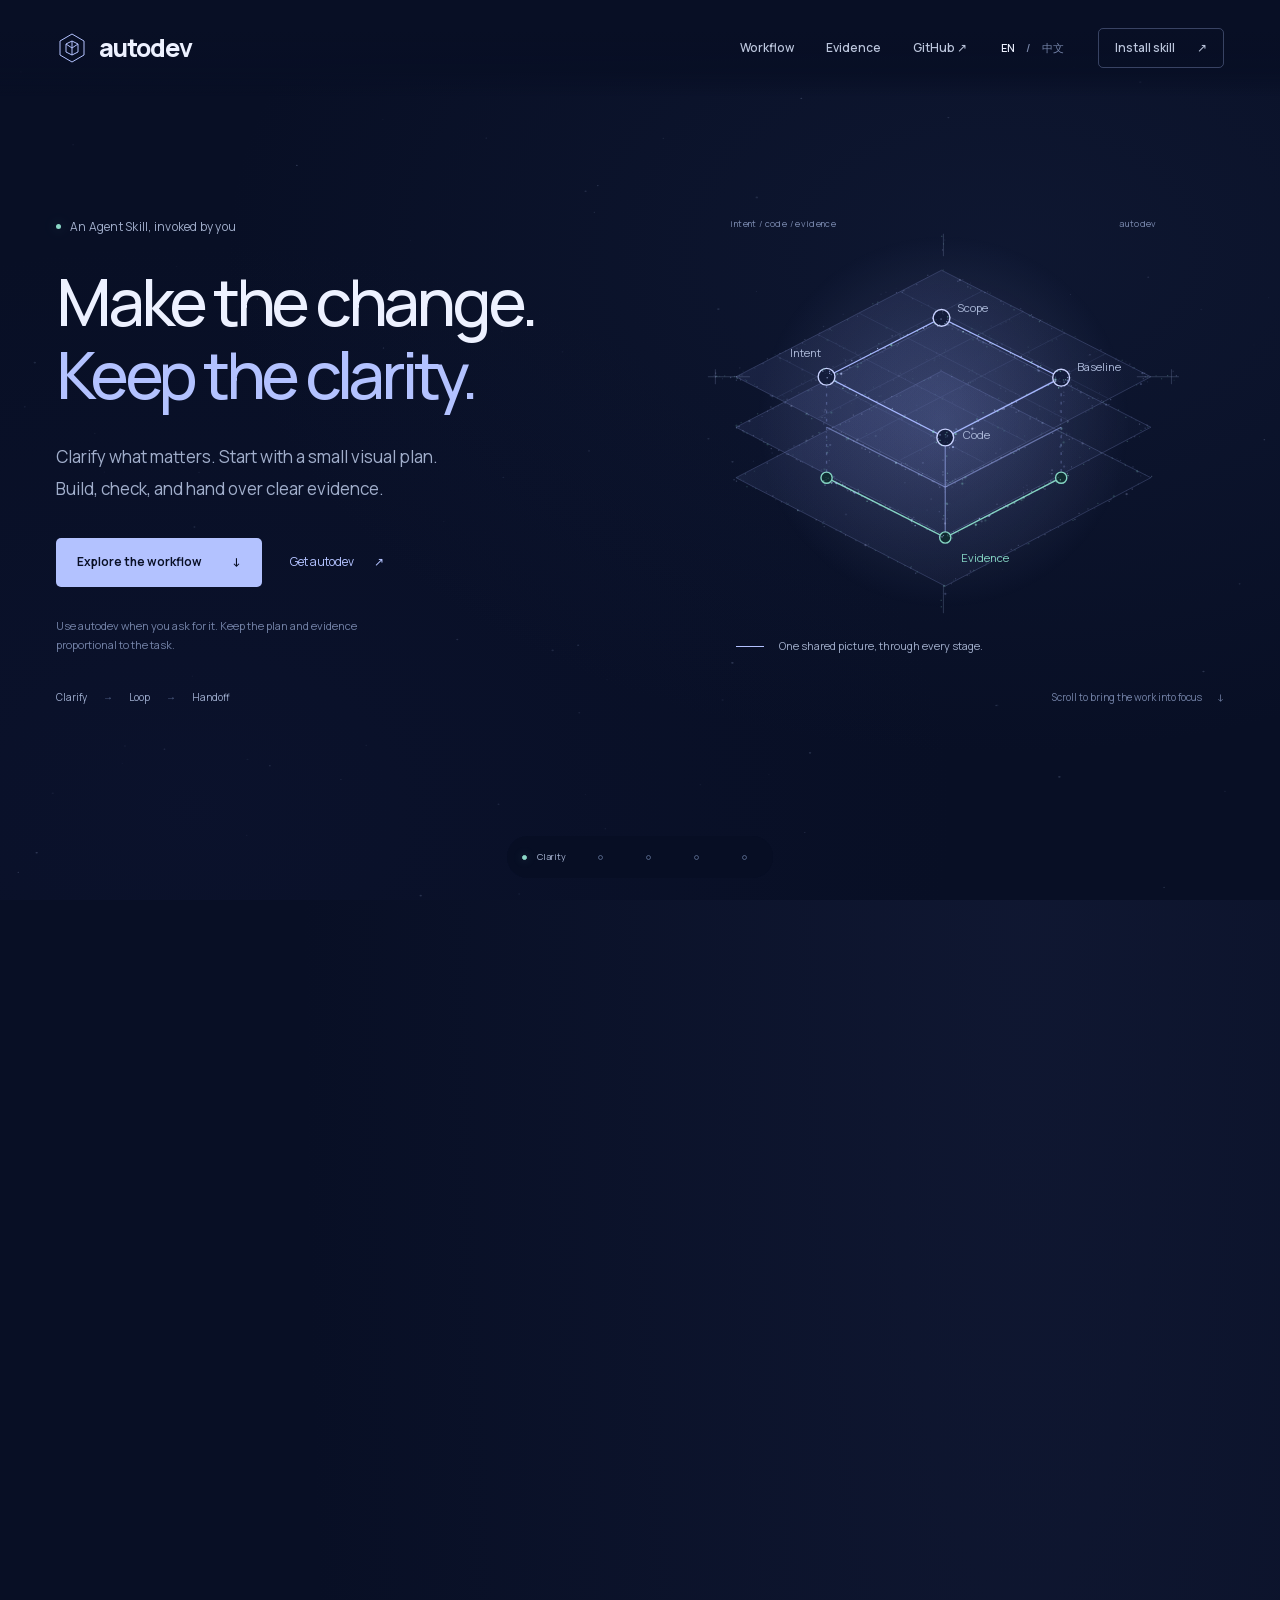
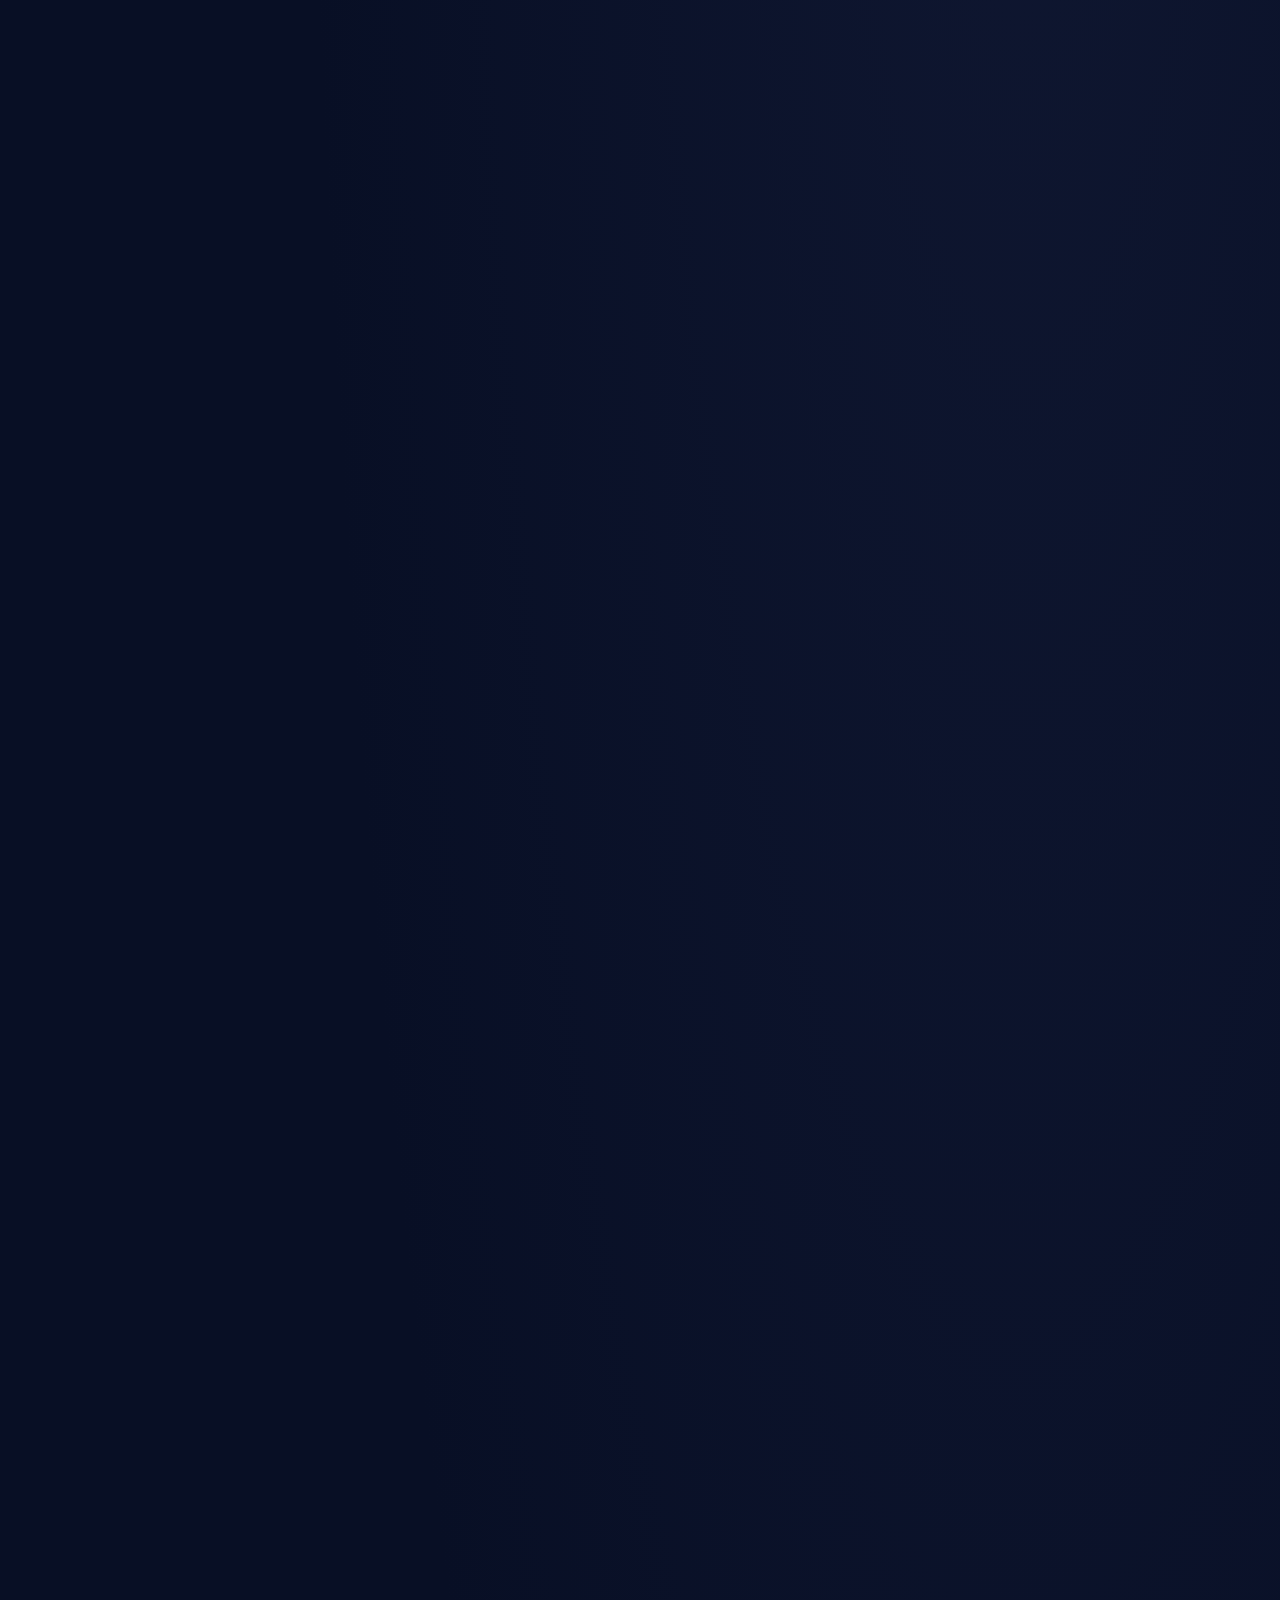
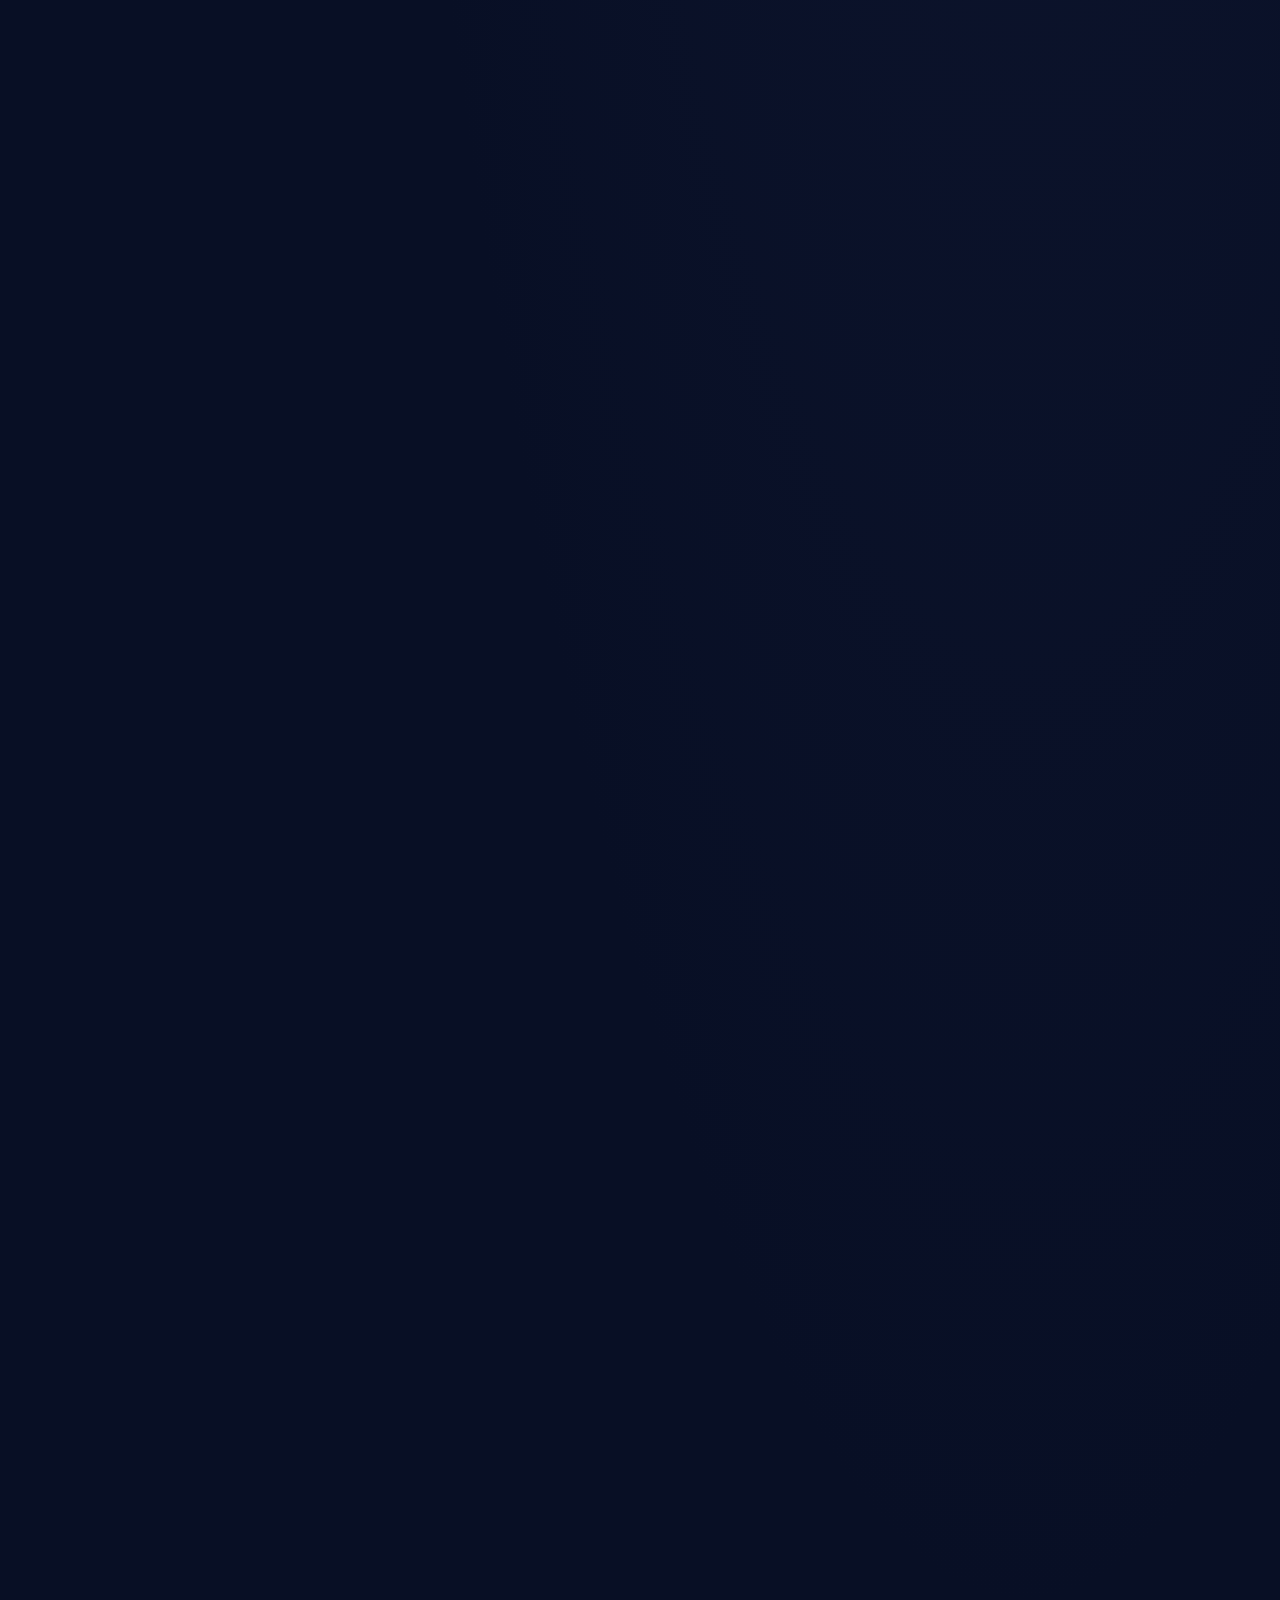
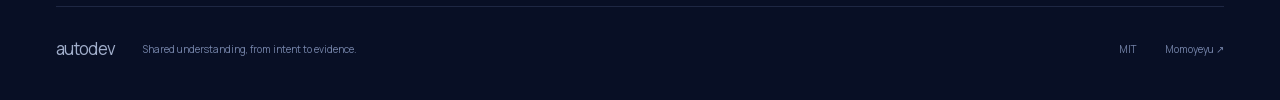
==== commit c9e7963d: "refactor: simplify autodev to an explicitly invoked workflow" ====
--- a/web/index.html
+++ b/web/index.html
@@ -6,7 +6,7 @@
     <title>autodev — Clarity for consequential changes</title>
     <meta
       name="description"
-      content="An Agent Skill for complex changes. Clarify the intent, inspect the work as it develops, and hand over evidence you can examine."
+      content="An explicitly invoked Agent Skill: clarify important unknowns, make a concise visual plan, execute, and hand over evidence."
     />
     <meta name="color-scheme" content="dark" />
     <meta name="theme-color" content="#080f25" />
@@ -16,7 +16,7 @@
     />
     <meta
       property="og:description"
-      content="Shared understanding from intent to implementation to evidence."
+      content="A concise visual plan, checked execution, and a clear handoff. Use autodev when you explicitly ask for it."
     />
     <meta property="og:type" content="website" />
     <link rel="icon" href="./favicon.svg" type="image/svg+xml" />
@@ -87,10 +87,9 @@
           <p class="intro-line">
             <span class="signal-dot" aria-hidden="true"></span
             ><span
-              data-en="An Agent Skill for consequential changes"
-              data-zh="为复杂而重要的变更而设计的 Agent Skill"
-              >An Agent Skill for consequential changes</span
-            >
+              data-en="An Agent Skill, invoked by you"
+              data-zh="由你主动调用的 Agent Skill"
+              >An Agent Skill, invoked by you</span>
           </p>
           <h1 id="hero-title">
             <span data-en="Make the change." data-zh="推进变更。"
@@ -101,13 +100,10 @@
             >
           </h1>
           <p
-            data-en="Agree on what matters. See what is actually built. Review the evidence before it lands."
-            data-zh="对齐真正重要的目标，看清实际完成的工作，在交付前审视证据。"
+            data-en="Clarify what matters. Start with a small visual plan. Build, check, and hand over clear evidence."
+            data-zh="澄清关键疑问，从简洁的图文计划开始。实现、验证，再交付清晰的依据。"
             class="hero-description"
-          >
-            Agree on what matters. See what is actually built. Review the
-            evidence before it lands.
-          </p>
+          >Clarify what matters. Start with a small visual plan. Build, check, and hand over clear evidence.</p>
           <div class="hero-actions">
             <a class="button primary" href="#workflow"
               ><span data-en="Explore the workflow" data-zh="探索工作流"
@@ -120,13 +116,10 @@
             >
           </div>
           <p
-            data-en="For changes that are expensive to misunderstand. Small, obvious fixes can stay small."
-            data-zh="用于那些经不起误解的变更。简单明确的小修复，保持简单。"
+            data-en="Use autodev when you ask for it. Keep the plan and evidence proportional to the task."
+            data-zh="仅在你主动要求时使用 autodev。计划与证据的分量，随任务而定。"
             class="hero-note"
-          >
-            For changes that are expensive to misunderstand. Small, obvious
-            fixes can stay small.
-          </p>
+          >Use autodev when you ask for it. Keep the plan and evidence proportional to the task.</p>
         </div>
         <figure class="hero-visual">
           <div class="diagram-coordinates" aria-hidden="true">
@@ -250,13 +243,10 @@
             >
           </h2>
           <p
-            data-en="From the first agreement to the final review, keep intent, implementation, and evidence in the same conversation."
-            data-zh="从最初的约定到最后的审阅，让目标、实现与证据始终对得上。"
+            data-en="Clarify and Loop are plan and execute: resolve important uncertainty, show the core path, then build and check it."
+            data-zh="Clarify 和 Loop 本质就是计划与执行：澄清关键疑问，画出核心路径，再实现并验证。"
             class="section-description"
-          >
-            From the first agreement to the final review, keep intent,
-            implementation, and evidence in the same conversation.
-          </p>
+          >Clarify and Loop are plan and execute: resolve important uncertainty, show the core path, then build and check it.</p>
         </div>
         <div class="workflow-layout">
           <div class="stage-list" role="group" aria-label="Workflow stages">
@@ -272,18 +262,13 @@
               </button>
               <div class="stage-copy">
                 <h3
-                  data-en="Prepare the whole picture."
-                  data-zh="准备完整图景。"
-                >
-                  Prepare the whole picture.
-                </h3>
+                  data-en="Clarify the important unknowns."
+                  data-zh="澄清真正重要的疑问。"
+                >Clarify the important unknowns.</h3>
                 <p
-                  data-en="Inspect the code, prepare the target and baseline, and propose scope and checks. Review the complete pass together, once."
-                  data-zh="读代码、准备目标与基线，提出修改范围和验证方式。一起审阅完整方案，再开始实现。"
-                >
-                  Inspect the code, prepare the target and baseline, and propose
-                  scope and checks. Review the complete pass together, once.
-                </p>
+                  data-en="Inspect the relevant code. Ask about uncertainty that could change the solution, then show a short plan with a useful diagram. Mermaid is often enough."
+                  data-zh="阅读相关代码，主动澄清会改变方案的不确定性，再给出简短的图文计划。通常 Mermaid 就够了。"
+                >Inspect the relevant code. Ask about uncertainty that could change the solution, then show a short plan with a useful diagram. Mermaid is often enough.</p>
               </div>
             </div>
             <div class="stage-item">
@@ -304,13 +289,9 @@
                   See the work as it stands.
                 </h3>
                 <p
-                  data-en="Implement within the agreement. Keep actual partial state, recorded checks, failures, and the next step visible at meaningful checkpoints."
-                  data-zh="在约定内实现。在关键节点展示实际的部分进展、检查记录、失败和下一步。"
-                >
-                  Implement within the agreement. Keep actual partial state,
-                  recorded checks, failures, and the next step visible at
-                  meaningful checkpoints.
-                </p>
+                  data-en="Execute the plan with the project’s tools. Check meaningful changes and explain important progress, failures, or new decisions."
+                  data-zh="用项目已有工具执行计划，验证有意义的改动，说明重要进展、失败或新出现的决策。"
+                >Execute the plan with the project’s tools. Check meaningful changes and explain important progress, failures, or new decisions.</p>
               </div>
             </div>
             <div class="stage-item">
@@ -325,19 +306,13 @@
               </button>
               <div class="stage-copy">
                 <h3
-                  data-en="Review what you can inspect."
-                  data-zh="交付可审视的依据。"
-                >
-                  Review what you can inspect.
-                </h3>
+                  data-en="Hand over the result clearly."
+                  data-zh="清楚地交付结果。"
+                >Hand over the result clearly.</h3>
                 <p
-                  data-en="Compare the delivered code with the agreement. Present the required artifact, reproducible evidence, and open gaps for human approval."
-                  data-zh="将交付代码与约定对照，呈现应有产物、可复现的证据和未验证之处，交由人来批准。"
-                >
-                  Compare the delivered code with the agreement. Present the
-                  required artifact, reproducible evidence, and open gaps for
-                  human approval.
-                </p>
+                  data-en="Summarize what changed, what was verified, and what remains open. HTML is optional; ask another skill to render it when you want a richer view."
+                  data-zh="简要交代改了什么、验证了什么、还剩什么。HTML 由你选择，需要更丰富的展示时，可交给其他 skill 渲染。"
+                >Summarize what changed, what was verified, and what remains open. HTML is optional; ask another skill to render it when you want a richer view.</p>
               </div>
             </div>
           </div>
@@ -434,21 +409,16 @@
             </div>
             <p
               class="view-note"
-              data-en="Agree on the API → queue → ledger path and the checks that can support it."
-              data-zh="对齐 API → 队列 → 账本的路径，以及支撑它的验证方式。"
-            >
-              Agree on the API → queue → ledger path and the checks that can
-              support it.
-            </p>
+              data-en="Sketch the API → queue → ledger path and choose the checks that matter."
+              data-zh="画出 API → 队列 → 账本的核心路径，选出必要的检查。"
+            >Sketch the API → queue → ledger path and choose the checks that matter.</p>
           </div>
         </div>
         <p class="section-foot">
           <span
-            data-en="Progress is a snapshot of the actual state, refreshed at meaningful checkpoints. A green command is evidence for what it checked."
-            data-zh="进展是在关键节点刷新的真实状态快照。命令通过，支持的是它实际检查过的行为。"
-            >Progress is a snapshot of the actual state, refreshed at meaningful
-            checkpoints. A green command is evidence for what it checked.</span
-          >
+            data-en="A diagram helps explain the work. The code and actual checks support the result. Use your current workspace or choose isolation when you need it."
+            data-zh="图帮助理解工作，代码与实际检查支撑结果。可以直接用当前工作区，需要隔离时再选择。"
+            >A diagram helps explain the work. The code and actual checks support the result. Use your current workspace or choose isolation when you need it.</span>
         </p>
       </section>
       <section
@@ -488,38 +458,27 @@
           <div class="task-panels">
             <article class="task-panel" data-task-panel="0">
               <h3
-                data-en="Start from the system. Deliver the as-built view."
-                data-zh="从系统出发，交付实际构建的样貌。"
-              >
-                Start from the system. Deliver the as-built view.
-              </h3>
+                data-en="A small plan. A working change."
+                data-zh="简洁的计划，能用的改动。"
+              >A small plan. A working change.</h3>
               <p
-                data-en="Prepare the current architecture, proposed blueprint, dependencies, and regression checks. As you build, distinguish implemented paths from unfinished ones."
-                data-zh="准备现有架构、目标蓝图、依赖与回归检查。在实现过程中，明确哪些路径已完成，哪些尚未完成。"
-              >
-                Prepare the current architecture, proposed blueprint,
-                dependencies, and regression checks. As you build, distinguish
-                implemented paths from unfinished ones.
-              </p>
+                data-en="Clarify consequential unknowns, sketch the core flow, and implement the plan. Expand the diagram only when it helps a real decision."
+                data-zh="澄清会影响方案的疑问，画出核心流程，再按计划实现。只有能帮助实际决策时，才扩展图的细节。"
+              >Clarify consequential unknowns, sketch the core flow, and implement the plan. Expand the diagram only when it helps a real decision.</p>
               <div class="receive">
                 <span data-en="You receive" data-zh="你将收到"
                   >You receive</span
                 >
                 <p
-                  data-en="As-built diagrams, source, checks, and remaining gaps."
-                  data-zh="实际构建图、源码、检查记录与待验证项。"
-                >
-                  As-built diagrams, source, checks, and remaining gaps.
-                </p>
+                  data-en="A concise change summary, relevant checks, and remaining gaps."
+                  data-zh="简明的改动说明、相关检查与待验证项。"
+                >A concise change summary, relevant checks, and remaining gaps.</p>
               </div>
               <p
-                data-en="A picture describes the code. Its meaning still needs review against the code and evidence."
-                data-zh="图描述代码，图的含义仍需结合源码和证据来审视。"
+                data-en="Start with a draft, not a complete architecture document. Choose a richer handoff only when useful."
+                data-zh="从草稿开始，不必先写完整架构文档。需要时再选择更丰富的交付形式。"
                 class="limit-note"
-              >
-                A picture describes the code. Its meaning still needs review
-                against the code and evidence.
-              </p>
+              >Start with a draft, not a complete architecture document. Choose a richer handoff only when useful.</p>
               <a
                 class="text-link diagram-link"
                 href="diagrams/autodev-development.html?theme=dark"
@@ -541,24 +500,17 @@
                 Reproduce it. Preserve the regression.
               </h3>
               <p
-                data-en="Show the failure on unchanged source, prepare the relevant test set, and fix against that agreement. Preserve test versions and raw output."
-                data-zh="先在未修改的源码上复现失败，准备相关测试集，再按约定修复。保留测试版本与原始输出。"
-              >
-                Show the failure on unchanged source, prepare the relevant test
-                set, and fix against that agreement. Preserve test versions and
-                raw output.
-              </p>
+                data-en="Reproduce the reported failure and add a focused regression test when practical. Fix the cause, then run relevant checks without weakening their meaning."
+                data-zh="复现报告的故障，在可行时添加聚焦的回归测试。修复原因，再运行相关检查，保持测试含义。"
+              >Reproduce the reported failure and add a focused regression test when practical. Fix the cause, then run relevant checks without weakening their meaning.</p>
               <div class="receive">
                 <span data-en="You receive" data-zh="你将收到"
                   >You receive</span
                 >
                 <p
-                  data-en="The agreed test results, what they cover, and what remains untested."
-                  data-zh="约定的测试结果、覆盖了什么，以及哪些尚未测试。"
-                >
-                  The agreed test results, what they cover, and what remains
-                  untested.
-                </p>
+                  data-en="The reproduction, regression results, and any untested conditions."
+                  data-zh="复现依据、回归结果与尚未测试的条件。"
+                >The reproduction, regression results, and any untested conditions.</p>
               </div>
               <p
                 data-en="A broken environment is a blockage. It is not a reproduced bug."
@@ -588,11 +540,11 @@
                 Keep the ruler fixed. Show every attempt.
               </h3>
               <p
-                data-en="Agree on one score, baseline, conditions, scope, and budget. Measure each attempt, retain valid improvements, and record rejected routes."
-                data-zh="对齐一个分数、基线、测量条件、范围与预算。逐次测量，保留有效改进，记录被否决的路线。"
-              >
-                Agree on one score, baseline, conditions, scope, and budget.
-                Measure each attempt, retain valid improvements, and record
+                data-en="Choose useful metrics and comparable conditions. Measure each attempt within the budget, retain valid improvements, and record rejected routes."
+                data-zh="选择有用的指标与可比条件。在预算内逐次测量，保留有效改进，也记录被否决的路线。"
+              >
+                Choose useful metrics and comparable conditions. Measure each
+                attempt within the budget, retain valid improvements, and record
                 rejected routes.
               </p>
               <div class="receive">
@@ -600,12 +552,9 @@
                   >You receive</span
                 >
                 <p
-                  data-en="The measured process chart, retained source, and verification evidence."
-                  data-zh="实测过程图、保留的源码与验证证据。"
-                >
-                  The measured process chart, retained source, and verification
-                  evidence.
-                </p>
+                  data-en="The baseline, measured attempts, retained result, and a chart when useful."
+                  data-zh="基线、各次实测、保留结果，以及有助于理解时的图表。"
+                >The baseline, measured attempts, retained result, and a chart when useful.</p>
               </div>
               <p
                 data-en="A deadline can arrive before the target. Missing measurements stay missing."
@@ -655,11 +604,9 @@
                 <text
                   x="164"
                   y="149"
-                  data-en="agreed target"
-                  data-zh="约定目标"
-                >
-                  agreed target
-                </text>
+                  data-en="plan / result"
+                  data-zh="计划 / 结果"
+                >plan / result</text>
                 <text
                   x="164"
                   y="352"
@@ -920,14 +867,10 @@
               >
             </h2>
             <p
-              data-en="Install the skill. Describe the consequential change. Your agent prepares the whole Clarify pass for one review before implementation."
-              data-zh="安装 Skill，描述这次重要的变更。Agent 会在实现前准备完整的 Clarify 方案，供你一并审阅。"
+              data-en="Install the skill and explicitly ask to use autodev. You choose the depth of the plan, workspace isolation, and whether the handoff needs HTML."
+              data-zh="安装后，主动要求使用 autodev。计划深度、是否隔离工作区，以及交付是否需要 HTML，都由你选择。"
               class="section-description"
-            >
-              Install the skill. Describe the consequential change. Your agent
-              prepares the whole Clarify pass for one review before
-              implementation.
-            </p>
+            >Install the skill and explicitly ask to use autodev. You choose the depth of the plan, workspace isolation, and whether the handoff needs HTML.</p>
             <div class="install-command">
               <code>npx skills add Momoyeyu/autodev -g</code
               ><button
@@ -962,13 +905,9 @@
                 ></span
               >
               <p
-                data-en="Use autodev for our billing retry change. Inspect the API, queue, and ledger. Prepare the flow, baseline checks, scope, and verification gaps for one review."
-                data-zh="用 autodev 修改计费重试逻辑。检查 API、队列与账本，准备流程、基线检查、修改范围与验证缺口，供我一并审阅。"
-              >
-                Use autodev for our billing retry change. Inspect the API,
-                queue, and ledger. Prepare the flow, baseline checks, scope, and
-                verification gaps for one review.
-              </p>
+                data-en="Use autodev for our billing retry change. Clarify important unknowns, show me a short flow diagram and plan, then implement and verify. Keep the handoff concise."
+                data-zh="用 autodev 修改计费重试逻辑。先澄清关键疑问，给我一张简短流程图和计划，再实现并验证。最后简要交付。"
+              >Use autodev for our billing retry change. Clarify important unknowns, show me a short flow diagram and plan, then implement and verify. Keep the handoff concise.</p>
             </div>
             <a
               href="https://github.com/Momoyeyu/autodev/blob/master/autodev/SKILL.md"
